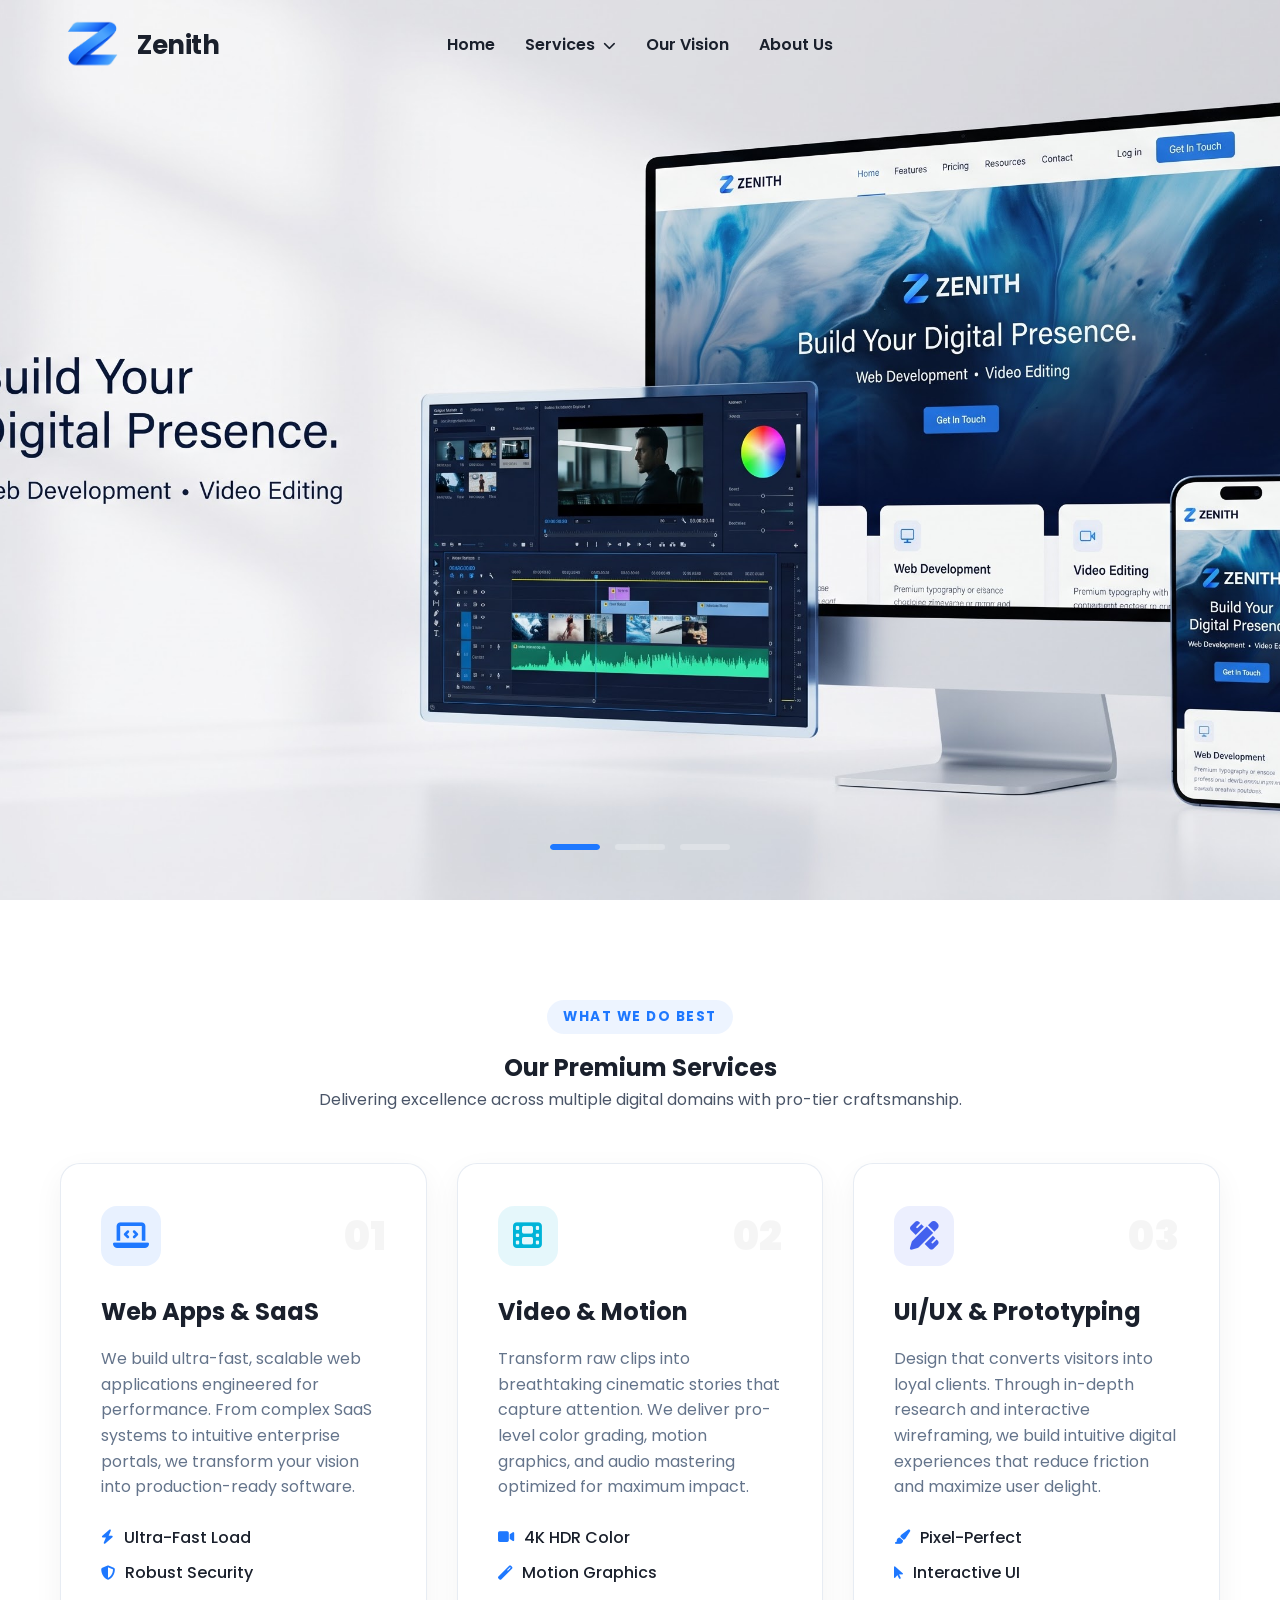
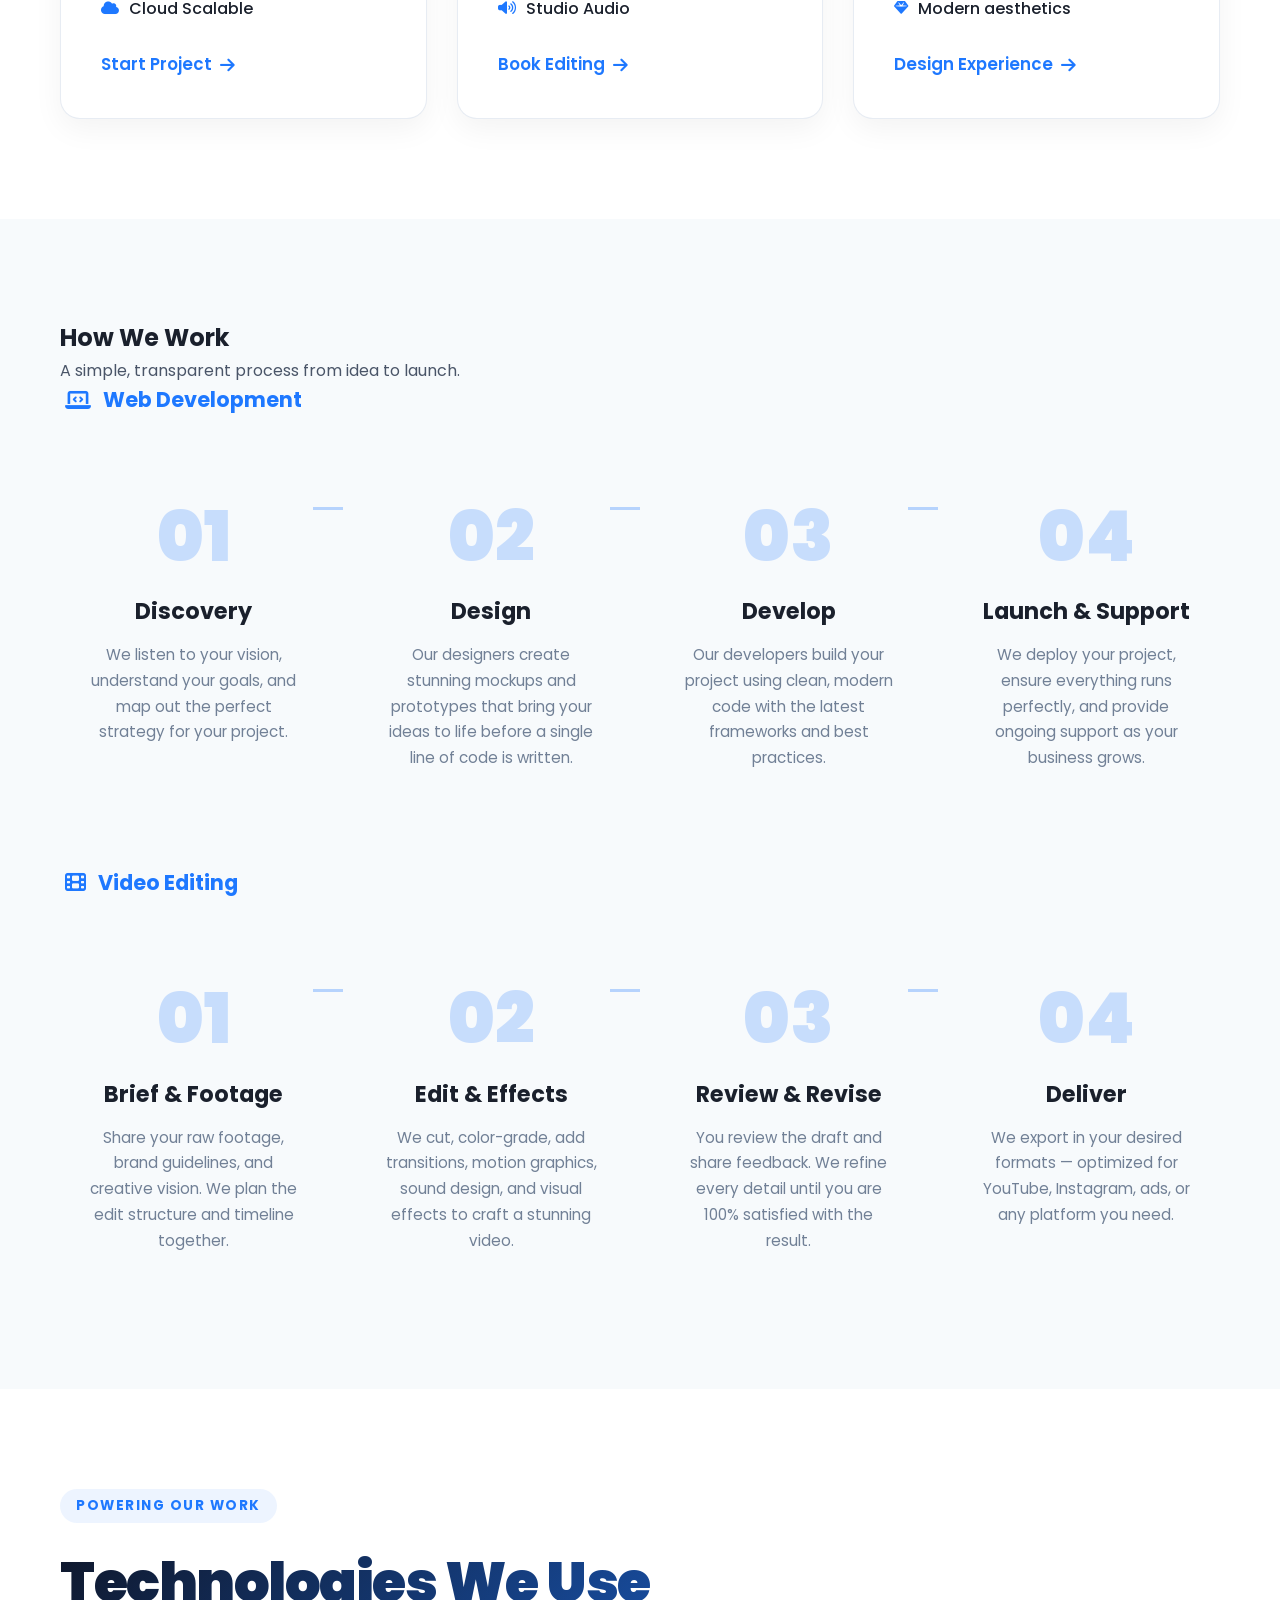
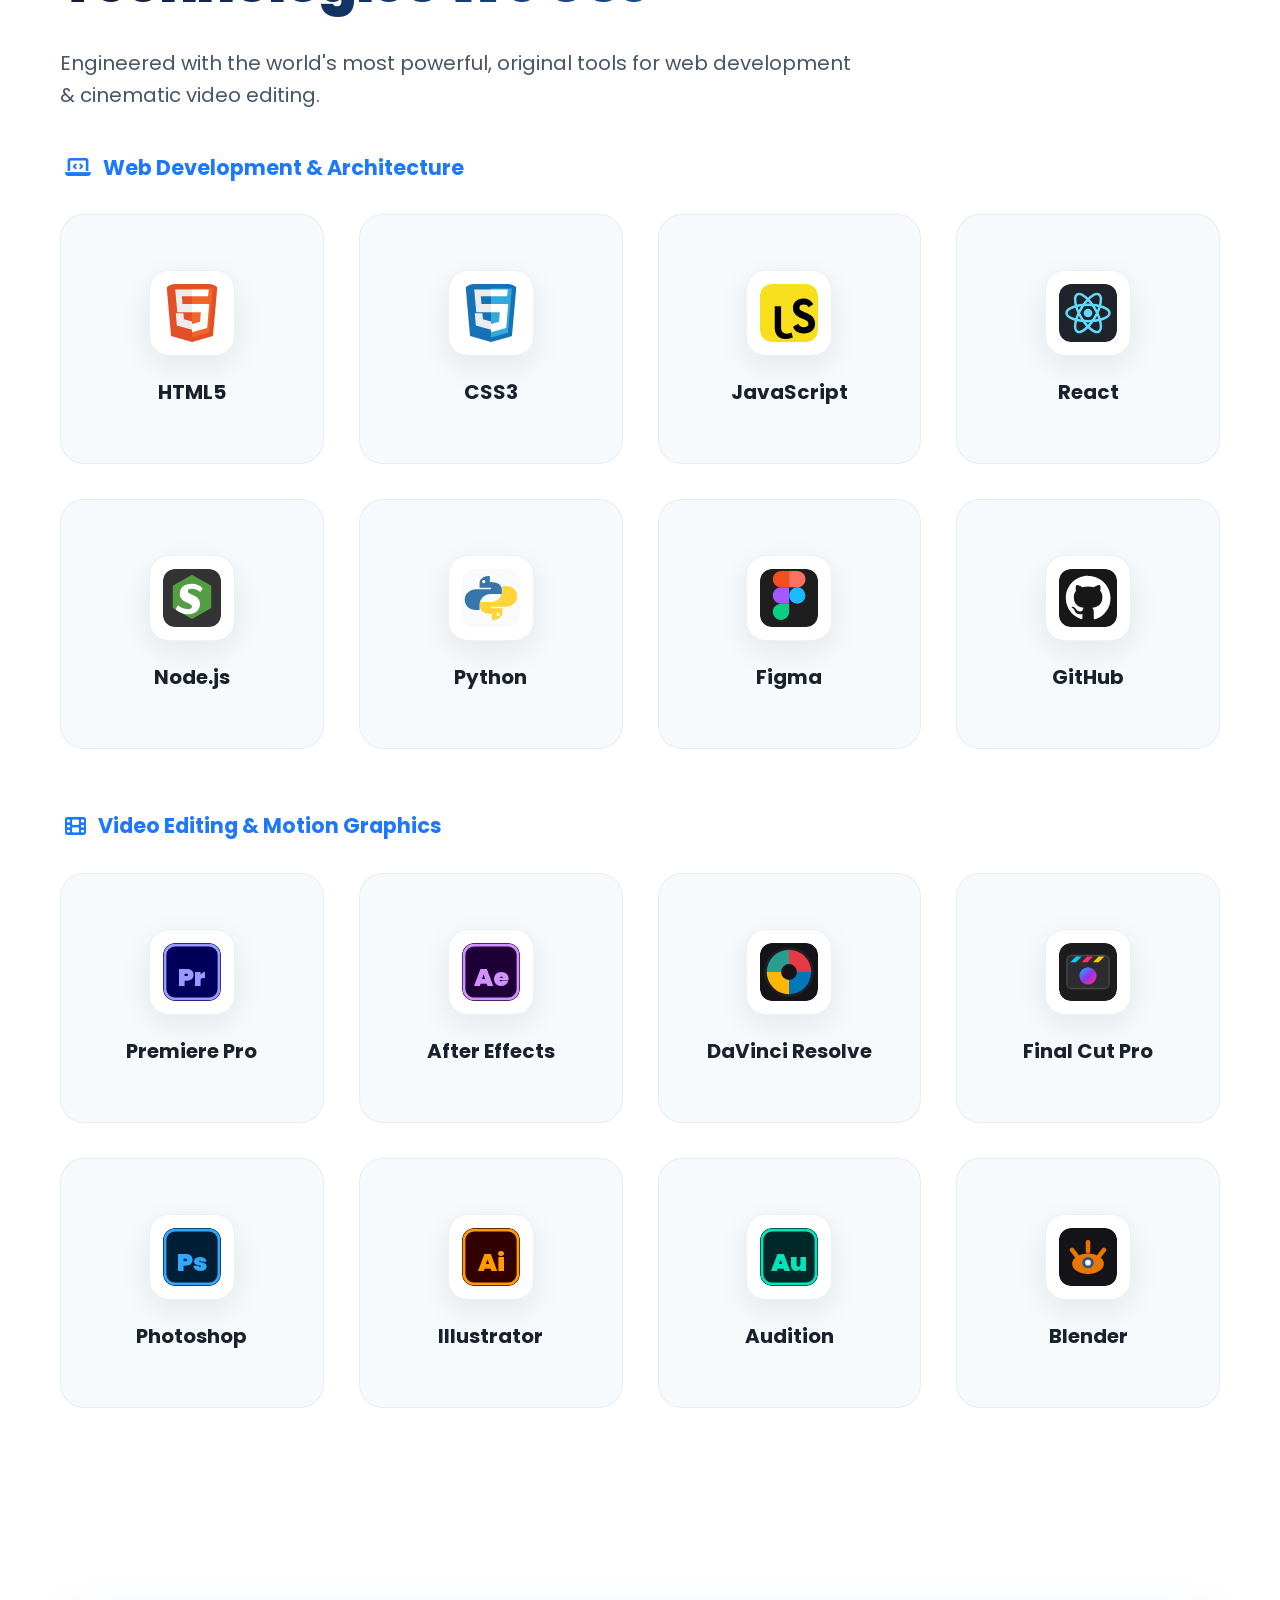
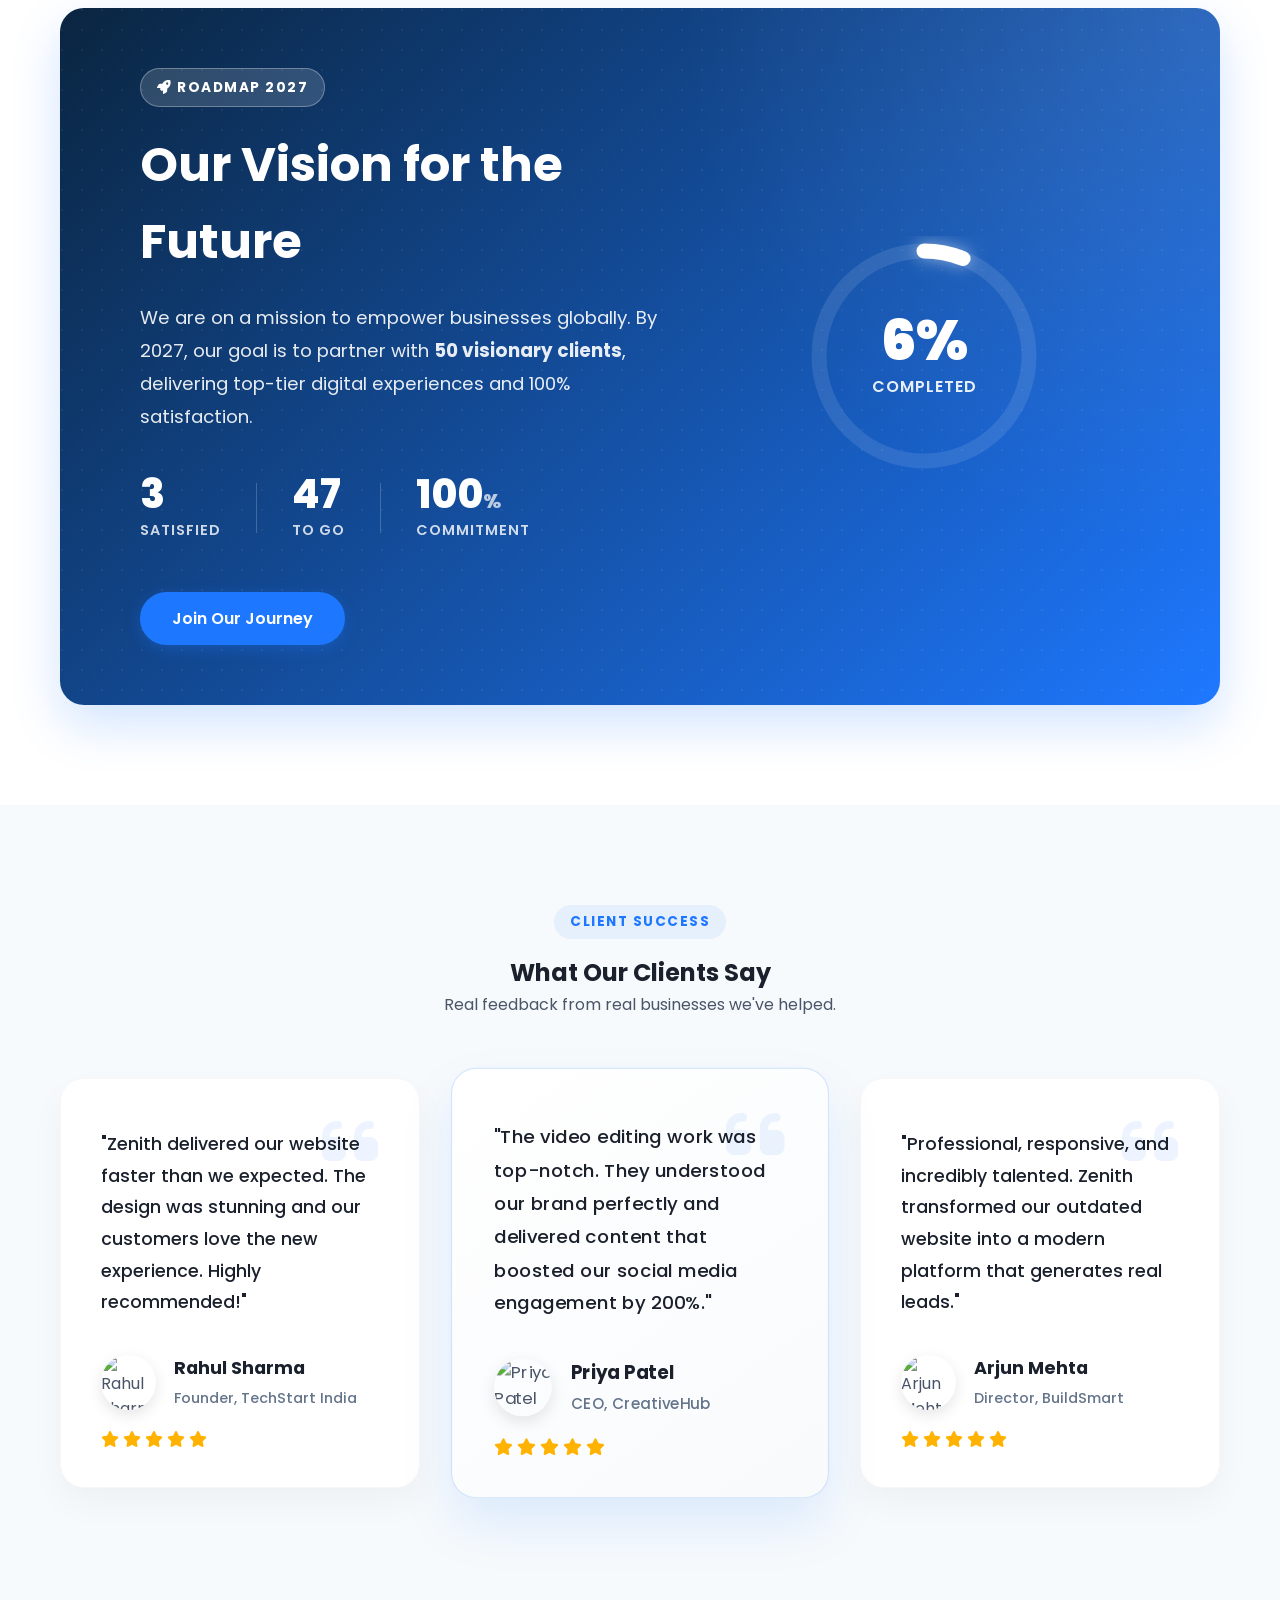
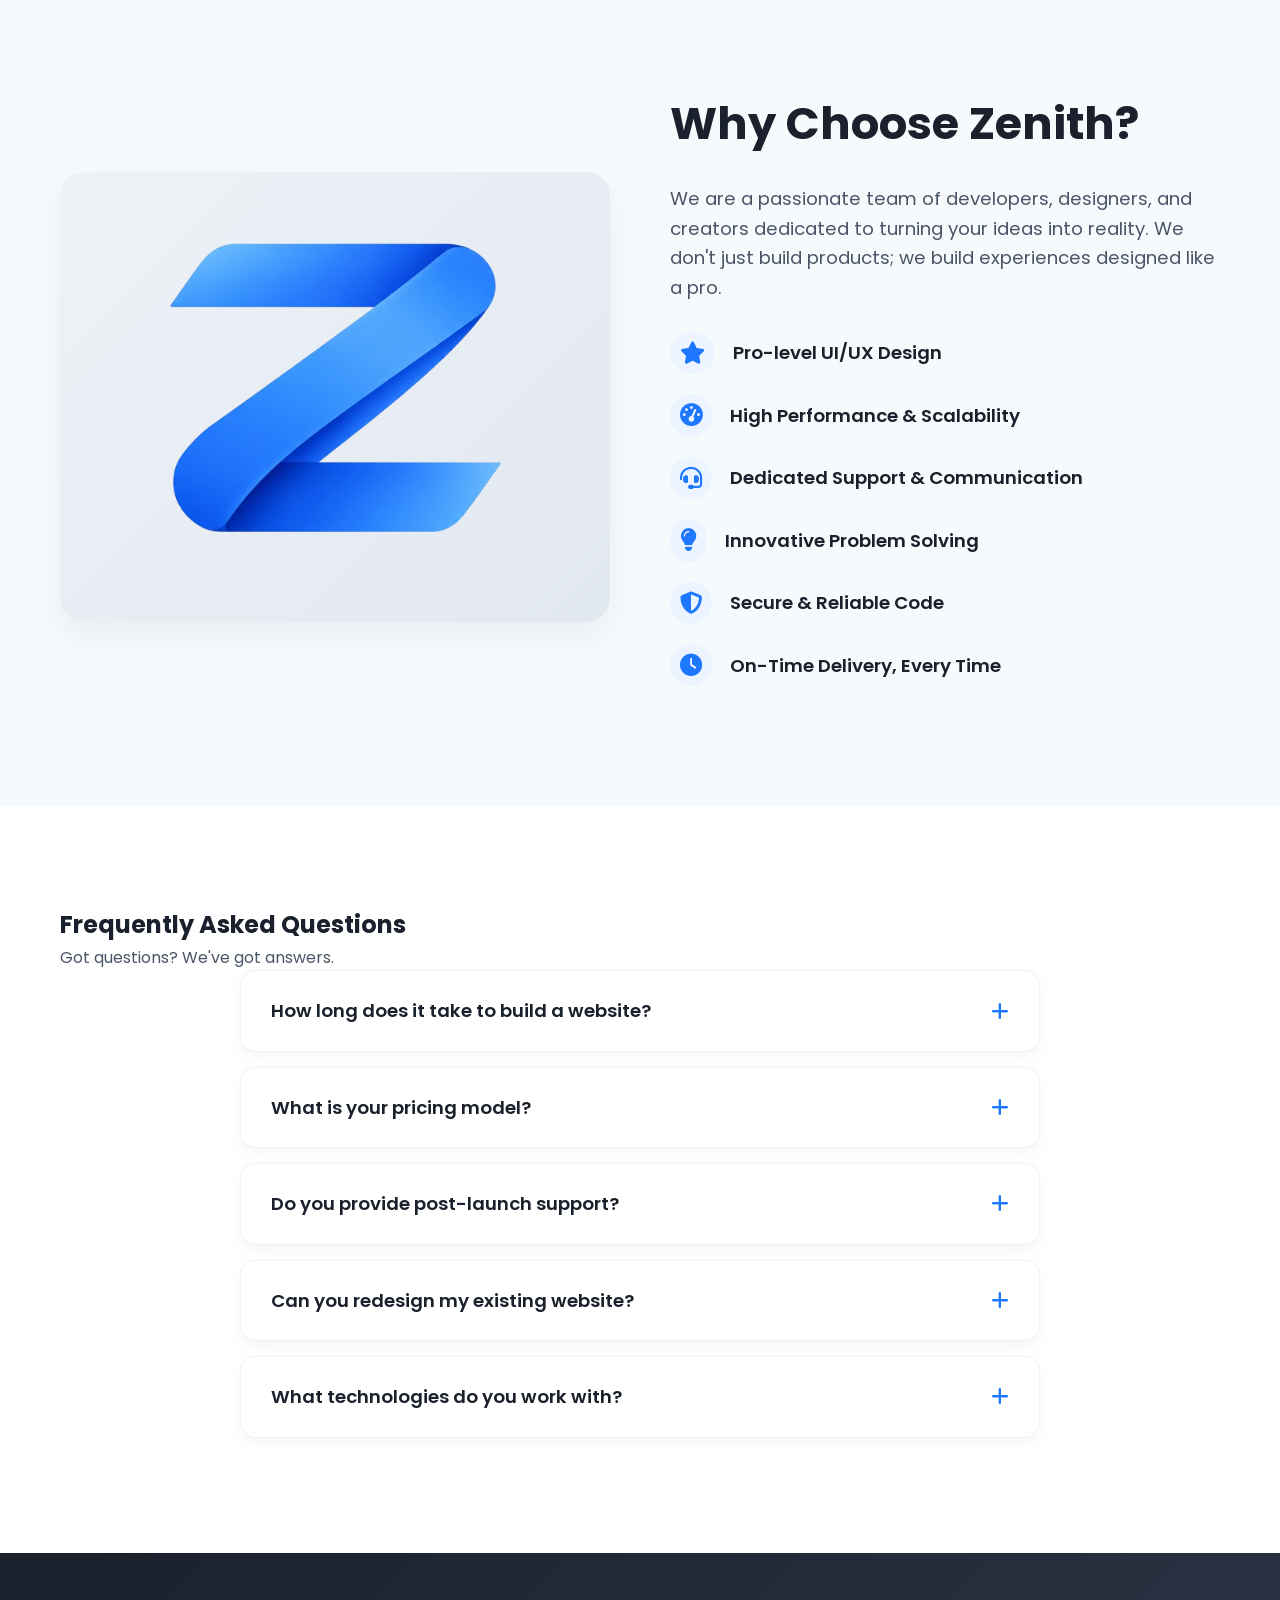
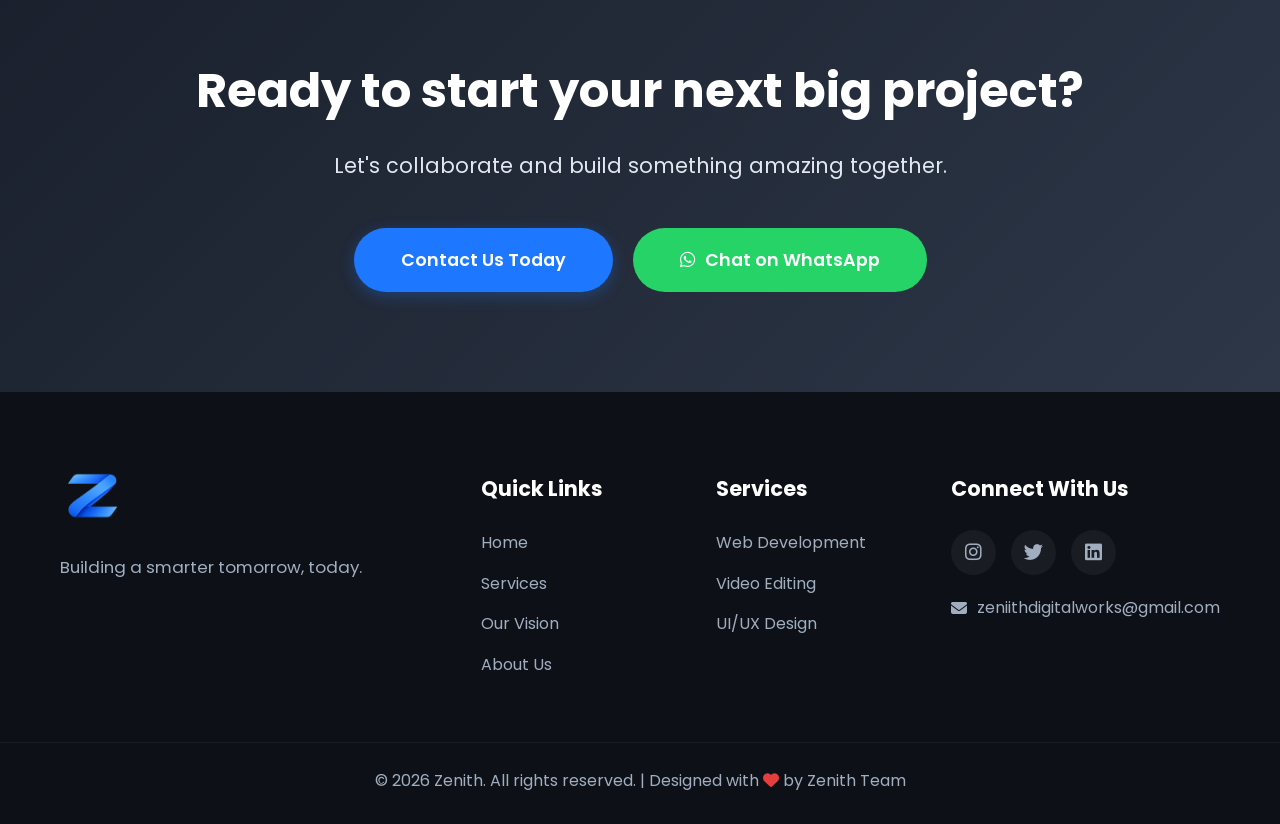
==== index.html @ bf5d00bb "Add Open Graph meta tags and OG image for social sharing" ====
<!DOCTYPE html>
<html lang="en">
<head>
    <meta charset="UTF-8">
    <meta name="viewport" content="width=device-width, initial-scale=1.0">
    <title>Zenith | Web Development & Video Editing</title>
    
    <!-- Primary Meta Tags -->
    <meta name="title" content="Zenith | Web Development & Video Editing">
    <meta name="description" content="Zenith delivers premium digital solutions including enterprise-grade web application development, intuitive UI/UX design, and professional cinematic video editing. Elevate your brand with our pro-tier craftsmanship.">

    <!-- Open Graph / Facebook / WhatsApp -->
    <meta property="og:type" content="website">
    <meta property="og:title" content="Zenith | Web Development & Video Editing">
    <meta property="og:description" content="Zenith delivers premium digital solutions including enterprise-grade web application development, intuitive UI/UX design, and professional cinematic video editing. Elevate your brand with our pro-tier craftsmanship.">
    <!-- Using absolute-like path that Vercel resolves nicely or fallback for relative -->
    <meta property="og:image" content="/assets/og-image.jpg">
    <meta property="og:image:width" content="1200">
    <meta property="og:image:height" content="630">

    <!-- Twitter -->
    <meta property="twitter:card" content="summary_large_image">
    <meta property="twitter:title" content="Zenith | Web Development & Video Editing">
    <meta property="twitter:description" content="Zenith delivers premium digital solutions including enterprise-grade web application development, intuitive UI/UX design, and professional cinematic video editing. Elevate your brand with our pro-tier craftsmanship.">
    <meta property="twitter:image" content="/assets/og-image.jpg">

    <link rel="icon" type="image/png" href="assets/logo2.png">
    <link rel="stylesheet" href="style.css">
    <!-- FontAwesome for icons -->
    <link rel="stylesheet" href="https://cdnjs.cloudflare.com/ajax/libs/font-awesome/6.4.0/css/all.min.css">
    <!-- Google Fonts -->
    <link href="https://fonts.googleapis.com/css2?family=Poppins:wght@300;400;600;700;800&display=swap" rel="stylesheet">
</head>
<body>

    <!-- Header -->
    <header id="main-header">
        <div class="container header-container">
            <a href="#home" class="logo">
                <img src="assets/logo2.png" alt="Zenith Logo">
                <span class="logo-text">Zenith</span>
            </a>
            <nav>
                <ul class="nav-links">
                    <li><a href="#home">Home</a></li>
                    <li class="dropdown">
                        <a href="#services">Services <i class="fas fa-chevron-down" style="font-size: 0.8rem; margin-left: 4px;"></i></a>
                        <ul class="dropdown-menu">
                            <li><a href="#services">Web Development</a></li>
                            <li><a href="#services">Video Editing</a></li>
                            <li><a href="#services">UI/UX Design</a></li>
                        </ul>
                    </li>
                    <li><a href="#goal">Our Vision</a></li>
                    <li><a href="#about">About Us</a></li>
                </ul>
                <div class="hamburger">
                    <i class="fas fa-bars"></i>
                </div>
            </nav>
        </div>
    </header>

    <!-- Hero Section with Slider -->
    <section id="home" class="hero">
        <div class="hero-slider">
            <div class="hero-slide active" style="background-image: url('assets/home.jpeg');"></div>
            <div class="hero-slide" style="background-image: url('assets/home2.jpeg');"></div>
            <div class="hero-slide" style="background-image: url('assets/home3.jpeg');"></div>
        </div>
        <div class="hero-content-overlay">
        </div>
        <div class="hero-timeline-nav">
            <div class="timeline-dot active" data-slide="0">
                <div class="timeline-progress"></div>
            </div>
            <div class="timeline-dot" data-slide="1">
                <div class="timeline-progress"></div>
            </div>
            <div class="timeline-dot" data-slide="2">
                <div class="timeline-progress"></div>
            </div>
        </div>
    </section>

    <!-- Services Section with Sticky Stacking Cards Effect -->
    <section id="services" class="services-new section-padding">
        <div class="container">
            <div class="section-title text-center">
                <span class="section-badge">WHAT WE DO BEST</span>
                <h2>Our Premium Services</h2>
                <p>Delivering excellence across multiple digital domains with pro-tier craftsmanship.</p>
            </div>

            <div class="services-grid">
                <!-- Service 1 -->
                <div class="service-card">
                    <div class="service-icon-wrapper">
                        <div class="service-icon blue-icon">
                            <i class="fas fa-laptop-code"></i>
                        </div>
                        <span class="service-number">01</span>
                    </div>
                    <h3>Web Apps & SaaS</h3>
                    <p>We build ultra-fast, scalable web applications engineered for performance. From complex SaaS systems to intuitive enterprise portals, we transform your vision into production-ready software.</p>
                    <ul class="service-features-list">
                        <li><i class="fas fa-bolt"></i> Ultra-Fast Load</li>
                        <li><i class="fas fa-shield-alt"></i> Robust Security</li>
                        <li><i class="fas fa-cloud"></i> Cloud Scalable</li>
                    </ul>
                    <a href="#contact" class="service-link">Start Project <i class="fas fa-arrow-right"></i></a>
                </div>

                <!-- Service 2 -->
                <div class="service-card">
                    <div class="service-icon-wrapper">
                        <div class="service-icon cyan-icon">
                            <i class="fas fa-film"></i>
                        </div>
                        <span class="service-number">02</span>
                    </div>
                    <h3>Video & Motion</h3>
                    <p>Transform raw clips into breathtaking cinematic stories that capture attention. We deliver pro-level color grading, motion graphics, and audio mastering optimized for maximum impact.</p>
                    <ul class="service-features-list">
                        <li><i class="fas fa-video"></i> 4K HDR Color</li>
                        <li><i class="fas fa-magic"></i> Motion Graphics</li>
                        <li><i class="fas fa-volume-up"></i> Studio Audio</li>
                    </ul>
                    <a href="#contact" class="service-link">Book Editing <i class="fas fa-arrow-right"></i></a>
                </div>

                <!-- Service 3 -->
                <div class="service-card">
                    <div class="service-icon-wrapper">
                        <div class="service-icon indigo-icon">
                            <i class="fas fa-pencil-ruler"></i>
                        </div>
                        <span class="service-number">03</span>
                    </div>
                    <h3>UI/UX & Prototyping</h3>
                    <p>Design that converts visitors into loyal clients. Through in-depth research and interactive wireframing, we build intuitive digital experiences that reduce friction and maximize user delight.</p>
                    <ul class="service-features-list">
                        <li><i class="fas fa-paint-brush"></i> Pixel-Perfect</li>
                        <li><i class="fas fa-mouse-pointer"></i> Interactive UI</li>
                        <li><i class="fas fa-gem"></i> Modern aesthetics</li>
                    </ul>
                    <a href="#contact" class="service-link">Design Experience <i class="fas fa-arrow-right"></i></a>
                </div>
            </div>
        </div>
    </section>

    <!-- How We Work Section -->
    <section class="process-section section-padding bg-light">
        <div class="container">
            <div class="section-title">
                <h2>How We Work</h2>
                <p>A simple, transparent process from idea to launch.</p>
            </div>

            <!-- Web Development Process -->
            <h3 class="process-label"><i class="fas fa-laptop-code"></i> Web Development</h3>
            <div class="process-grid">
                <div class="process-step fade-in">
                    <div class="step-number">01</div>
                    <div class="step-content">
                        <h3>Discovery</h3>
                        <p>We listen to your vision, understand your goals, and map out the perfect strategy for your project.</p>
                    </div>
                </div>
                <div class="process-step fade-in">
                    <div class="step-number">02</div>
                    <div class="step-content">
                        <h3>Design</h3>
                        <p>Our designers create stunning mockups and prototypes that bring your ideas to life before a single line of code is written.</p>
                    </div>
                </div>
                <div class="process-step fade-in">
                    <div class="step-number">03</div>
                    <div class="step-content">
                        <h3>Develop</h3>
                        <p>Our developers build your project using clean, modern code with the latest frameworks and best practices.</p>
                    </div>
                </div>
                <div class="process-step fade-in">
                    <div class="step-number">04</div>
                    <div class="step-content">
                        <h3>Launch & Support</h3>
                        <p>We deploy your project, ensure everything runs perfectly, and provide ongoing support as your business grows.</p>
                    </div>
                </div>
            </div>

            <!-- Video Editing Process -->
            <h3 class="process-label" style="margin-top: 60px;"><i class="fas fa-film"></i> Video Editing</h3>
            <div class="process-grid">
                <div class="process-step fade-in">
                    <div class="step-number">01</div>
                    <div class="step-content">
                        <h3>Brief & Footage</h3>
                        <p>Share your raw footage, brand guidelines, and creative vision. We plan the edit structure and timeline together.</p>
                    </div>
                </div>
                <div class="process-step fade-in">
                    <div class="step-number">02</div>
                    <div class="step-content">
                        <h3>Edit & Effects</h3>
                        <p>We cut, color-grade, add transitions, motion graphics, sound design, and visual effects to craft a stunning video.</p>
                    </div>
                </div>
                <div class="process-step fade-in">
                    <div class="step-number">03</div>
                    <div class="step-content">
                        <h3>Review & Revise</h3>
                        <p>You review the draft and share feedback. We refine every detail until you are 100% satisfied with the result.</p>
                    </div>
                </div>
                <div class="process-step fade-in">
                    <div class="step-number">04</div>
                    <div class="step-content">
                        <h3>Deliver</h3>
                        <p>We export in your desired formats — optimized for YouTube, Instagram, ads, or any platform you need.</p>
                    </div>
                </div>
            </div>

        </div>
    </section>

    <!-- Tech Stack Section -->
    <section class="tech-section section-padding">
        <div class="container">
            <div class="section-title">
                <span class="section-badge">POWERING OUR WORK</span>
                <h2 class="mega-title">Technologies We Use</h2>
                <p class="mega-subtitle">Engineered with the world's most powerful, original tools for web development &amp; cinematic video editing.</p>
            </div>

            <!-- Web Development Tech -->
            <h3 class="process-label"><i class="fas fa-laptop-code"></i> Web Development &amp; Architecture</h3>
            <div class="tech-grid">
                <!-- HTML5 -->
                <div class="tech-item fade-in">
                    <div class="tech-logo-box">
                        <svg viewBox="0 0 512 512" width="46" height="46">
                            <path fill="#E34F26" d="M71 460L30 0h452l-41 460-185 52z"/>
                            <path fill="#EF652A" d="M256 472l149-41 35-391H256v432z"/>
                            <path fill="#ECECEC" d="M256 176h-84l-6-67h90V48H108l18 202h130v-74zm0 155l-71-19-5-53h-67l9 107 134 37v-72z"/>
                            <path fill="#FFFFFF" d="M256 176v74h78l-7 83-71 20v72l134-37 18-212H256zm0-128v61h142l6-61H256z"/>
                        </svg>
                    </div>
                    <span>HTML5</span>
                </div>

                <!-- CSS3 -->
                <div class="tech-item fade-in">
                    <div class="tech-logo-box">
                        <svg viewBox="0 0 512 512" width="46" height="46">
                            <path fill="#1572B6" d="M71 460L30 0h452l-41 460-185 52z"/>
                            <path fill="#33A9DC" d="M256 472l149-41 35-391H256v432z"/>
                            <path fill="#ECECEC" d="M256 176h-84l-6-67h90V48H108l18 202h130v-74zm0 155l-71-19-5-53h-67l9 107 134 37v-72z"/>
                            <path fill="#FFFFFF" d="M256 176v74h78l-7 83-71 20v72l134-37 18-212H256zm0-128v61h142l6-61H256z"/>
                        </svg>
                    </div>
                    <span>CSS3</span>
                </div>

                <!-- JavaScript -->
                <div class="tech-item fade-in">
                    <div class="tech-logo-box">
                        <svg viewBox="0 0 512 512" width="46" height="46">
                            <rect width="512" height="512" rx="100" fill="#F7DF1E"/>
                            <path fill="#000000" d="M292 377l45-27c10 18 24 31 50 31 25 0 41-12 41-30 0-21-17-29-46-42l-16-7c-45-19-75-43-75-93 0-46 36-81 92-81 40 0 69 16 88 50l-42 27c-9-16-21-23-46-23-22 0-35 11-35 27 0 19 14 26 42 38l16 7c53 23 80 46 80 97 0 56-43 85-98 85-55 0-87-28-96-59zm-162 5v-185h56v187c0 36 20 55 52 55 17 0 31-4 40-10l12 43c-15 8-36 13-64 13-61 0-96-37-96-103z"/>
                        </svg>
                    </div>
                    <span>JavaScript</span>
                </div>

                <!-- React -->
                <div class="tech-item fade-in">
                    <div class="tech-logo-box">
                        <svg viewBox="0 0 512 512" width="46" height="46">
                            <rect width="512" height="512" rx="100" fill="#20232A"/>
                            <circle cx="256" cy="256" r="38" fill="#61DAFB"/>
                            <ellipse cx="256" cy="256" rx="190" ry="72" fill="none" stroke="#61DAFB" stroke-width="22"/>
                            <ellipse cx="256" cy="256" rx="190" ry="72" transform="rotate(60 256 256)" fill="none" stroke="#61DAFB" stroke-width="22"/>
                            <ellipse cx="256" cy="256" rx="190" ry="72" transform="rotate(120 256 256)" fill="none" stroke="#61DAFB" stroke-width="22"/>
                        </svg>
                    </div>
                    <span>React</span>
                </div>

                <!-- Node.js -->
                <div class="tech-item fade-in">
                    <div class="tech-logo-box">
                        <svg viewBox="0 0 512 512" width="46" height="46">
                            <rect width="512" height="512" rx="100" fill="#333333"/>
                            <path fill="#539E43" d="M256 50l170 98v196L256 442 86 344V148L256 50z"/>
                            <path fill="#FFFFFF" d="M256 130c-68 0-108 36-108 90 0 79 108 72 108 111 0 14-14 23-40 23-32 0-63-13-83-34l-22 36c25 27 68 43 108 43 68 0 108-36 108-92 0-83-108-74-108-113 0-13 13-20 36-20 29 0 56 11 74 29l22-34c-23-23-58-39-95-39z"/>
                        </svg>
                    </div>
                    <span>Node.js</span>
                </div>

                <!-- Python -->
                <div class="tech-item fade-in">
                    <div class="tech-logo-box">
                        <svg viewBox="0 0 512 512" width="46" height="46">
                            <rect width="512" height="512" rx="100" fill="#F8FAFC"/>
                            <path fill="#3776AB" d="M253 60c-60 0-98 27-98 65v40h100v14H126C71 179 24 217 24 272c0 56 45 90 100 90h31v-44c0-56 47-97 100-97h97v-40c0-38-38-66-100-66h-6V60h7z"/>
                            <circle cx="192" cy="111" r="14" fill="#FFFFFF"/>
                            <path fill="#FFD438" d="M259 452c60 0 98-27 98-65v-40H257v-14h128c55 0 102-38 102-93 0-56-45-90-100-90h-31v44c0 56-47 97-100 97h-97v40c0 38 38 66 100 66h6v55h-6z"/>
                            <circle cx="320" cy="401" r="14" fill="#FFFFFF"/>
                        </svg>
                    </div>
                    <span>Python</span>
                </div>

                <!-- Figma -->
                <div class="tech-item fade-in">
                    <div class="tech-logo-box">
                        <svg viewBox="0 0 512 512" width="46" height="46">
                            <rect width="512" height="512" rx="100" fill="#1E1E1E"/>
                            <path fill="#0ACF83" d="M185 450c40 0 72-32 72-72v-72h-72c-40 0-72 32-72 72s32 72 72 72z"/>
                            <path fill="#A259FF" d="M113 234c0-40 32-72 72-72h72v144h-72c-40 0-72-32-72-72z"/>
                            <path fill="#F24E1E" d="M113 90c0-40 32-72 72-72h72v144h-72c-40 0-72-32-72-72z"/>
                            <path fill="#FF7262" d="M257 18h72c40 0 72 32 72 72s-32 72-72 72h-72V18z"/>
                            <circle cx="329" cy="234" r="72" fill="#1ABCFE"/>
                        </svg>
                    </div>
                    <span>Figma</span>
                </div>

                <!-- GitHub -->
                <div class="tech-item fade-in">
                    <div class="tech-logo-box">
                        <svg viewBox="0 0 512 512" width="46" height="46">
                            <rect width="512" height="512" rx="100" fill="#181717"/>
                            <path fill="#FFFFFF" d="M256 60C148 60 60 148 60 256c0 86 56 160 134 186 10 2 13-4 13-9v-36c-54 12-66-23-66-23-9-23-22-29-22-29-18-12 1-12 1-12 20 1 30 20 30 20 17 30 46 21 57 16 2-13 7-21 13-26-44-5-89-22-89-97 0-21 8-39 20-53-2-5-9-25 2-52 0 0 16-5 54 20 16-5 33-7 50-7s34 2 50 7c38-25 54-20 54-20 11 27 4 47 2 52 13 14 20 32 20 53 0 75-46 92-90 97 7 6 14 18 14 37v55c0 5 4 11 14 9 78-26 134-100 134-186 0-108-88-196-196-196z"/>
                        </svg>
                    </div>
                    <span>GitHub</span>
                </div>
            </div>

            <!-- Video Editing Tech -->
            <h3 class="process-label" style="margin-top: 60px;"><i class="fas fa-film"></i> Video Editing &amp; Motion Graphics</h3>
            <div class="tech-grid">
                <!-- Adobe Premiere Pro -->
                <div class="tech-item fade-in">
                    <div class="tech-logo-box">
                        <svg viewBox="0 0 512 512" width="46" height="46">
                            <rect width="512" height="512" rx="105" fill="#00005B"/>
                            <rect x="18" y="18" width="476" height="476" rx="88" fill="none" stroke="#9999FF" stroke-width="24"/>
                            <text x="50%" y="62%" dominant-baseline="middle" text-anchor="middle" font-family="'Poppins', sans-serif" font-weight="900" font-size="220" fill="#9999FF">Pr</text>
                        </svg>
                    </div>
                    <span>Premiere Pro</span>
                </div>

                <!-- Adobe After Effects -->
                <div class="tech-item fade-in">
                    <div class="tech-logo-box">
                        <svg viewBox="0 0 512 512" width="46" height="46">
                            <rect width="512" height="512" rx="105" fill="#1F0036"/>
                            <rect x="18" y="18" width="476" height="476" rx="88" fill="none" stroke="#D291FF" stroke-width="24"/>
                            <text x="50%" y="62%" dominant-baseline="middle" text-anchor="middle" font-family="'Poppins', sans-serif" font-weight="900" font-size="220" fill="#D291FF">Ae</text>
                        </svg>
                    </div>
                    <span>After Effects</span>
                </div>

                <!-- DaVinci Resolve -->
                <div class="tech-item fade-in">
                    <div class="tech-logo-box">
                        <svg viewBox="0 0 512 512" width="46" height="46">
                            <rect width="512" height="512" rx="105" fill="#141418"/>
                            <circle cx="256" cy="256" r="220" fill="#1E1E24"/>
                            <path d="M256 60 A196 196 0 0 1 452 256 L256 256 Z" fill="#E63946"/>
                            <path d="M452 256 A196 196 0 0 1 256 452 L256 256 Z" fill="#0077B6"/>
                            <path d="M256 452 A196 196 0 0 1 60 256 L256 256 Z" fill="#FFB703"/>
                            <path d="M60 256 A196 196 0 0 1 256 60 L256 256 Z" fill="#2A9D8F"/>
                            <circle cx="256" cy="256" r="70" fill="#141418"/>
                        </svg>
                    </div>
                    <span>DaVinci Resolve</span>
                </div>

                <!-- Final Cut Pro -->
                <div class="tech-item fade-in">
                    <div class="tech-logo-box">
                        <svg viewBox="0 0 512 512" width="46" height="46">
                            <rect width="512" height="512" rx="105" fill="#1C1C1E"/>
                            <rect x="70" y="110" width="372" height="292" rx="40" fill="#2C2C2E" stroke="#48484A" stroke-width="12"/>
                            <path d="M100 170 L150 120 H200 L150 170 Z" fill="#00D2FF"/>
                            <path d="M200 170 L250 120 H300 L250 170 Z" fill="#FF3366"/>
                            <path d="M300 170 L350 120 H400 L350 170 Z" fill="#FFCC00"/>
                            <circle cx="256" cy="290" r="76" fill="url(#fcp-gradient)"/>
                            <defs>
                                <linearGradient id="fcp-gradient" x1="0" y1="0" x2="1" y2="1">
                                    <stop offset="0%" stop-color="#00C7FF"/>
                                    <stop offset="50%" stop-color="#9333EA"/>
                                    <stop offset="100%" stop-color="#FF2E93"/>
                                </linearGradient>
                            </defs>
                        </svg>
                    </div>
                    <span>Final Cut Pro</span>
                </div>

                <!-- Adobe Photoshop -->
                <div class="tech-item fade-in">
                    <div class="tech-logo-box">
                        <svg viewBox="0 0 512 512" width="46" height="46">
                            <rect width="512" height="512" rx="105" fill="#001E36"/>
                            <rect x="18" y="18" width="476" height="476" rx="88" fill="none" stroke="#31A8FF" stroke-width="24"/>
                            <text x="50%" y="62%" dominant-baseline="middle" text-anchor="middle" font-family="'Poppins', sans-serif" font-weight="900" font-size="220" fill="#31A8FF">Ps</text>
                        </svg>
                    </div>
                    <span>Photoshop</span>
                </div>

                <!-- Adobe Illustrator -->
                <div class="tech-item fade-in">
                    <div class="tech-logo-box">
                        <svg viewBox="0 0 512 512" width="46" height="46">
                            <rect width="512" height="512" rx="105" fill="#330000"/>
                            <rect x="18" y="18" width="476" height="476" rx="88" fill="none" stroke="#FF9A00" stroke-width="24"/>
                            <text x="50%" y="62%" dominant-baseline="middle" text-anchor="middle" font-family="'Poppins', sans-serif" font-weight="900" font-size="220" fill="#FF9A00">Ai</text>
                        </svg>
                    </div>
                    <span>Illustrator</span>
                </div>

                <!-- Adobe Audition -->
                <div class="tech-item fade-in">
                    <div class="tech-logo-box">
                        <svg viewBox="0 0 512 512" width="46" height="46">
                            <rect width="512" height="512" rx="105" fill="#002828"/>
                            <rect x="18" y="18" width="476" height="476" rx="88" fill="none" stroke="#00E4BB" stroke-width="24"/>
                            <text x="50%" y="62%" dominant-baseline="middle" text-anchor="middle" font-family="'Poppins', sans-serif" font-weight="900" font-size="220" fill="#00E4BB">Au</text>
                        </svg>
                    </div>
                    <span>Audition</span>
                </div>

                <!-- Blender 3D -->
                <div class="tech-item fade-in">
                    <div class="tech-logo-box">
                        <svg viewBox="0 0 512 512" width="46" height="46">
                            <rect width="512" height="512" rx="105" fill="#141418"/>
                            <ellipse cx="256" cy="316" rx="140" ry="90" fill="#EA7600"/>
                            <circle cx="256" cy="306" r="50" fill="#265787"/>
                            <circle cx="256" cy="306" r="25" fill="#FFFFFF"/>
                            <rect x="236" y="106" width="40" height="120" rx="20" fill="#EA7600"/>
                            <rect x="116" y="166" width="40" height="110" rx="20" transform="rotate(-38 136 221)" fill="#EA7600"/>
                            <rect x="356" y="166" width="40" height="110" rx="20" transform="rotate(38 376 221)" fill="#EA7600"/>
                        </svg>
                    </div>
                    <span>Blender</span>
                </div>
            </div>
        </div>
    </section>

    <!-- Vision 2027 Section -->
    <section id="vision" class="vision-section section-padding">
        <div class="container">
            <div class="vision-card fade-in">
                <div class="vision-content">
                    <span class="vision-badge"><i class="fas fa-rocket"></i> ROADMAP 2027</span>
                    <h2>Our Vision for the Future</h2>
                    <p>We are on a mission to empower businesses globally. By 2027, our goal is to partner with <strong>50 visionary clients</strong>, delivering top-tier digital experiences and 100% satisfaction.</p>
                    <div class="vision-stats">
                        <div class="stat-item">
                            <span class="stat-num">3</span>
                            <span class="stat-label">Satisfied</span>
                        </div>
                        <div class="stat-divider"></div>
                        <div class="stat-item">
                            <span class="stat-num">47</span>
                            <span class="stat-label">To Go</span>
                        </div>
                        <div class="stat-divider"></div>
                        <div class="stat-item">
                            <span class="stat-num">100<small>%</small></span>
                            <span class="stat-label">Commitment</span>
                        </div>
                    </div>
                    <a href="#contact" class="btn-primary" style="margin-top: 10px;">Join Our Journey</a>
                </div>
                
                <div class="vision-visual">
                    <div class="progress-ring-container">
                        <svg class="progress-ring" width="240" height="240">
                            <circle class="ring-bg" cx="120" cy="120" r="105"></circle>
                            <circle class="ring-fill" cx="120" cy="120" r="105" style="stroke-dasharray: 660; stroke-dashoffset: 620;"></circle>
                        </svg>
                        <div class="ring-content">
                            <span class="ring-value">6%</span>
                            <span class="ring-text">Completed</span>
                        </div>
                    </div>
                </div>
            </div>
        </div>
    </section>

    <!-- Testimonials Section -->
    <section class="testimonials-modern section-padding bg-light">
        <div class="container">
            <div class="section-title text-center">
                <span class="section-badge">CLIENT SUCCESS</span>
                <h2>What Our Clients Say</h2>
                <p>Real feedback from real businesses we've helped.</p>
            </div>
            
            <div class="testimonials-modern-grid">
                <!-- Card 1 -->
                <div class="testi-card fade-in">
                    <i class="fas fa-quote-left quote-icon"></i>
                    <p class="testi-text">"Zenith delivered our website faster than we expected. The design was stunning and our customers love the new experience. Highly recommended!"</p>
                    <div class="testi-footer">
                        <img src="https://ui-avatars.com/api/?name=Rahul+Sharma&background=1E78FF&color=fff" alt="Rahul Sharma">
                        <div class="testi-info">
                            <h4>Rahul Sharma</h4>
                            <span>Founder, TechStart India</span>
                        </div>
                    </div>
                    <div class="testi-rating">
                        <i class="fas fa-star"></i><i class="fas fa-star"></i><i class="fas fa-star"></i><i class="fas fa-star"></i><i class="fas fa-star"></i>
                    </div>
                </div>
                
                <!-- Card 2 (Elevated) -->
                <div class="testi-card featured-testi fade-in">
                    <i class="fas fa-quote-left quote-icon"></i>
                    <p class="testi-text">"The video editing work was top-notch. They understood our brand perfectly and delivered content that boosted our social media engagement by 200%."</p>
                    <div class="testi-footer">
                        <img src="https://ui-avatars.com/api/?name=Priya+Patel&background=F56565&color=fff" alt="Priya Patel">
                        <div class="testi-info">
                            <h4>Priya Patel</h4>
                            <span>CEO, CreativeHub</span>
                        </div>
                    </div>
                    <div class="testi-rating">
                        <i class="fas fa-star"></i><i class="fas fa-star"></i><i class="fas fa-star"></i><i class="fas fa-star"></i><i class="fas fa-star"></i>
                    </div>
                </div>
                
                <!-- Card 3 -->
                <div class="testi-card fade-in">
                    <i class="fas fa-quote-left quote-icon"></i>
                    <p class="testi-text">"Professional, responsive, and incredibly talented. Zenith transformed our outdated website into a modern platform that generates real leads."</p>
                    <div class="testi-footer">
                        <img src="https://ui-avatars.com/api/?name=Arjun+Mehta&background=48BB78&color=fff" alt="Arjun Mehta">
                        <div class="testi-info">
                            <h4>Arjun Mehta</h4>
                            <span>Director, BuildSmart</span>
                        </div>
                    </div>
                    <div class="testi-rating">
                        <i class="fas fa-star"></i><i class="fas fa-star"></i><i class="fas fa-star"></i><i class="fas fa-star"></i><i class="fas fa-star"></i>
                    </div>
                </div>
            </div>
        </div>
    </section>

    <!-- About Section -->
    <section id="about" class="about section-padding bg-light">
        <div class="container">
            <div class="about-grid">
                <div class="about-image">
                    <div class="image-placeholder">
                        <img src="assets/logo2.png" alt="About Zenith" style="max-width: 80%;">
                    </div>
                </div>
                <div class="about-text">
                    <h2>Why Choose Zenith?</h2>
                    <p>We are a passionate team of developers, designers, and creators dedicated to turning your ideas into reality. We don't just build products; we build experiences designed like a pro.</p>
                    <ul class="features-list">
                        <li><i class="fas fa-star"></i> Pro-level UI/UX Design</li>
                        <li><i class="fas fa-tachometer-alt"></i> High Performance & Scalability</li>
                        <li><i class="fas fa-headset"></i> Dedicated Support & Communication</li>
                        <li><i class="fas fa-lightbulb"></i> Innovative Problem Solving</li>
                        <li><i class="fas fa-shield-alt"></i> Secure & Reliable Code</li>
                        <li><i class="fas fa-clock"></i> On-Time Delivery, Every Time</li>
                    </ul>
                </div>
            </div>
        </div>
    </section>

    <!-- FAQ Section -->
    <section class="faq-section section-padding">
        <div class="container">
            <div class="section-title">
                <h2>Frequently Asked Questions</h2>
                <p>Got questions? We've got answers.</p>
            </div>
            <div class="faq-list">
                <div class="faq-item fade-in">
                    <div class="faq-question">
                        <h3>How long does it take to build a website?</h3>
                        <i class="fas fa-plus"></i>
                    </div>
                    <div class="faq-answer">
                        <p>Depending on the complexity, a standard website takes 2–4 weeks. More complex web applications may take 6–8 weeks. We always provide a clear timeline before starting.</p>
                    </div>
                </div>
                <div class="faq-item fade-in">
                    <div class="faq-question">
                        <h3>What is your pricing model?</h3>
                        <i class="fas fa-plus"></i>
                    </div>
                    <div class="faq-answer">
                        <p>We offer competitive, project-based pricing. Every project starts with a free consultation where we understand your needs and provide a transparent quote with no hidden fees.</p>
                    </div>
                </div>
                <div class="faq-item fade-in">
                    <div class="faq-question">
                        <h3>Do you provide post-launch support?</h3>
                        <i class="fas fa-plus"></i>
                    </div>
                    <div class="faq-answer">
                        <p>Absolutely! We offer ongoing maintenance and support packages to ensure your website stays updated, secure, and running smoothly at all times.</p>
                    </div>
                </div>
                <div class="faq-item fade-in">
                    <div class="faq-question">
                        <h3>Can you redesign my existing website?</h3>
                        <i class="fas fa-plus"></i>
                    </div>
                    <div class="faq-answer">
                        <p>Yes! We specialize in website redesigns. We'll analyze your current site, identify areas for improvement, and deliver a modern, high-performing version that elevates your brand.</p>
                    </div>
                </div>
                <div class="faq-item fade-in">
                    <div class="faq-question">
                        <h3>What technologies do you work with?</h3>
                        <i class="fas fa-plus"></i>
                    </div>
                    <div class="faq-answer">
                        <p>We work with HTML, CSS, JavaScript, React, Node.js, Python, and more. For design, we use Figma and the Adobe Creative Suite. We choose the best tools for each project.</p>
                    </div>
                </div>
            </div>
        </div>
    </section>

    <!-- Call to Action / Contact -->
    <section id="contact" class="cta section-padding">
        <div class="container text-center">
            <h2>Ready to start your next big project?</h2>
            <p>Let's collaborate and build something amazing together.</p>
            <div class="cta-buttons">
                <a href="mailto:hello@zenithtech.com" class="btn-primary btn-large">Contact Us Today</a>
                <a href="https://wa.me/1234567890" class="btn-whatsapp btn-large" target="_blank"><i class="fab fa-whatsapp"></i> Chat on WhatsApp</a>
            </div>
        </div>
    </section>

    <!-- Footer -->
    <footer>
        <div class="container footer-content">
            <div class="footer-logo">
                <img src="assets/logo2.png" alt="Zenith Logo">
                <p>Building a smarter tomorrow, today.</p>
            </div>
            <div class="footer-links">
                <h4>Quick Links</h4>
                <ul>
                    <li><a href="#home">Home</a></li>
                    <li><a href="#services">Services</a></li>
                    <li><a href="#goal">Our Vision</a></li>
                    <li><a href="#about">About Us</a></li>
                </ul>
            </div>
            <div class="footer-links">
                <h4>Services</h4>
                <ul>
                    <li><a href="#services">Web Development</a></li>
                    <li><a href="#services">Video Editing</a></li>
                    <li><a href="#services">UI/UX Design</a></li>
                </ul>
            </div>
            <div class="footer-social">
                <h4>Connect With Us</h4>
                <div class="social-icons">
                    <a href="https://www.instagram.com/zeniithdigitalworks/?hl=en" target="_blank"><i class="fab fa-instagram"></i></a>
                    <a href="#"><i class="fab fa-twitter"></i></a>
                    <a href="#"><i class="fab fa-linkedin"></i></a>
                </div>
                <div class="footer-email">
                    <p><i class="fas fa-envelope"></i> zeniithdigitalworks@gmail.com</p>
                </div>
            </div>
        </div>
        <div class="footer-bottom text-center">
            <p>&copy; 2026 Zenith. All rights reserved. | Designed with <i class="fas fa-heart" style="color: #e53e3e;"></i> by Zenith Team</p>
        </div>
    </footer>

    <!-- Scroll to Top Button -->
    <button id="scroll-top" class="scroll-top-btn">
        <i class="fas fa-arrow-up"></i>
    </button>

    <script src="script.js"></script>
</body>
</html>
---- style.css ----
:root {
    --primary-color: #1E78FF;
    --primary-dark: #0056b3;
    --secondary-color: #1A202C;
    --text-color: #4A5568;
    --bg-color: #FFFFFF;
    --bg-light: #F7FAFC;
    --success-color: #38A169;
    --font-main: 'Poppins', sans-serif;
    --transition: all 0.3s ease;
}

* {
    margin: 0;
    padding: 0;
    box-sizing: border-box;
}

html {
    scroll-behavior: smooth;
}

body {
    font-family: var(--font-main);
    color: var(--text-color);
    background-color: var(--bg-color);
    line-height: 1.6;
    overflow-x: hidden;
}

h1, h2, h3, h4, h5, h6 {
    color: var(--secondary-color);
    font-weight: 700;
}

a {
    text-decoration: none;
    color: inherit;
}

ul {
    list-style: none;
}

.container {
    max-width: 1200px;
    margin: 0 auto;
    padding: 0 20px;
}

.section-padding {
    padding: 100px 0;
}

.text-center {
    text-align: center;
}

.bg-light {
    background-color: var(--bg-light);
}

.highlight {
    color: var(--primary-color);
}

/* Scroll Animations */
.fade-in {
    opacity: 0;
    transform: translateY(40px);
    transition: opacity 0.8s ease, transform 0.8s ease;
}

.fade-in.visible {
    opacity: 1;
    transform: translateY(0);
}

.header-actions {
    display: flex;
    align-items: center;
    gap: 15px;
    margin-left: 20px;
}
.header-icon {
    display: flex;
    align-items: center;
    justify-content: center;
    width: 38px;
    height: 38px;
    border-radius: 50%;
    background: #F8FAFC;
    color: var(--secondary-color);
    font-size: 1.1rem;
    transition: all 0.3s ease;
}
.header-icon:hover {
    background: var(--primary-color);
    color: #fff;
    transform: translateY(-2px);
    box-shadow: 0 4px 12px rgba(30, 120, 255, 0.3);
}

/* Buttons */
.btn-primary, .btn-secondary {
    display: inline-block;
    padding: 12px 30px;
    border-radius: 50px;
    font-weight: 600;
    transition: var(--transition);
    cursor: pointer;
    border: 2px solid transparent;
}

.btn-primary {
    background-color: var(--primary-color);
    color: #fff;
    box-shadow: 0 4px 15px rgba(30, 120, 255, 0.3);
}

.btn-primary:hover {
    background-color: var(--primary-dark);
    transform: translateY(-3px);
    box-shadow: 0 8px 25px rgba(30, 120, 255, 0.4);
    color: #fff;
}

.btn-secondary {
    background-color: transparent;
    color: var(--secondary-color);
    border-color: var(--secondary-color);
}

.btn-secondary:hover {
    background-color: var(--secondary-color);
    color: #fff;
    transform: translateY(-3px);
}

.btn-large {
    padding: 16px 45px;
    font-size: 1.1rem;
}

.btn-whatsapp {
    display: inline-flex;
    align-items: center;
    gap: 10px;
    padding: 16px 45px;
    font-size: 1.1rem;
    background-color: #25D366;
    color: #fff;
    border-radius: 50px;
    font-weight: 600;
    transition: var(--transition);
    border: 2px solid transparent;
}

.btn-whatsapp:hover {
    background-color: #1fb855;
    transform: translateY(-3px);
    box-shadow: 0 8px 25px rgba(37, 211, 102, 0.4);
    color: #fff;
}

/* Header */
header {
    position: fixed;
    top: 0;
    width: 100%;
    background-color: transparent;
    z-index: 1000;
    transition: all 0.4s ease;
    border-bottom: 1px solid transparent;
}

header.scrolled {
    background-color: #ffffff;
    box-shadow: 0 5px 25px rgba(0,0,0,0.08);
}

.header-container {
    display: flex;
    justify-content: space-between;
    align-items: center;
    height: 90px;
    position: relative;
}

.logo {
    display: flex;
    align-items: center;
    gap: 12px;
}

.logo img {
    height: 50px;
    width: auto;
    border-radius: 8px;
    transition: var(--transition);
}

.logo img:hover {
    transform: scale(1.05);
}

.logo-text {
    font-size: 1.6rem;
    font-weight: 700;
    color: var(--secondary-color);
    letter-spacing: -0.5px;
}

.nav-links {
    position: absolute;
    top: 50%;
    left: 50%;
    transform: translate(-50%, -50%);
    display: flex;
    align-items: center;
    gap: 30px;
}

.nav-links a {
    font-weight: 600;
    color: var(--secondary-color);
    transition: var(--transition);
    font-size: 1rem;
}

.nav-links a:hover:not(.btn-primary) {
    color: var(--primary-color);
}

/* Dropdown */
.dropdown {
    position: relative;
    padding: 10px 0;
}

.dropdown-menu {
    position: absolute;
    top: 100%;
    left: -20px;
    background: #fff;
    min-width: 220px;
    box-shadow: 0 15px 35px rgba(0,0,0,0.1);
    border-radius: 12px;
    padding: 15px 0;
    opacity: 0;
    visibility: hidden;
    transform: translateY(15px);
    transition: all 0.3s ease;
    list-style: none;
}

.dropdown:hover .dropdown-menu {
    opacity: 1;
    visibility: visible;
    transform: translateY(0);
}

.dropdown-menu li {
    margin: 0;
}

.dropdown-menu a {
    display: block;
    padding: 12px 25px;
    color: var(--text-color) !important;
    font-weight: 500 !important;
}

.dropdown-menu a:hover {
    background: var(--bg-light);
    color: var(--primary-color) !important;
    padding-left: 30px;
}

.hamburger {
    display: none;
    font-size: 1.8rem;
    cursor: pointer;
    color: var(--secondary-color);
}

/* Hero Section */
.hero {
    position: relative;
    overflow: hidden;
    height: 100vh;
    width: 100%;
}

.hero-slider {
    position: absolute;
    top: 0; left: 0; width: 100%; height: 100%;
    z-index: 0;
}

.hero-slide {
    position: absolute;
    top: 0; left: 0; width: 100%; height: 100%;
    background-size: cover;
    background-position: center;
    background-repeat: no-repeat;
    opacity: 0;
    transition: opacity 1.2s cubic-bezier(0.4, 0, 0.2, 1), transform 5s ease-out;
    transform: scale(1.05);
}

.hero-slide::after {
    content: '';
    position: absolute;
    inset: 0;
}

.hero-slide.active {
    opacity: 1;
    transform: scale(1);
    z-index: 1;
}

.hero-content-overlay {
    position: relative;
    z-index: 2;
    height: 100%;
    display: flex;
    flex-direction: column;
    align-items: center;
    justify-content: center;
    text-align: center;
    color: #fff;
    padding: 0 20px;
}

.hero-content-overlay h1 {
    font-size: clamp(2.5rem, 5vw, 4.5rem);
    font-weight: 800;
    margin-bottom: 20px;
    text-shadow: 0 4px 15px rgba(0,0,0,0.5);
    letter-spacing: -1px;
}

.hero-content-overlay p {
    font-size: clamp(1.1rem, 2vw, 1.4rem);
    max-width: 600px;
    opacity: 0.9;
    text-shadow: 0 2px 10px rgba(0,0,0,0.5);
}

.hero-timeline-nav {
    position: absolute;
    bottom: 50px;
    left: 50%;
    transform: translateX(-50%);
    z-index: 10;
    display: flex;
    gap: 15px;
}

.timeline-dot {
    width: 50px;
    height: 6px;
    background: rgba(255, 255, 255, 0.25);
    border-radius: 6px;
    cursor: pointer;
    overflow: hidden;
    position: relative;
    transition: width 0.3s;
}

.timeline-progress {
    position: absolute;
    top: 0; left: 0; height: 100%; width: 0%;
    background: var(--primary-color);
    border-radius: 6px;
}

@keyframes timelineFill {
    0% { width: 0%; }
    100% { width: 100%; }
}

/* Section Badge */
.section-badge {
    display: inline-block;
    padding: 6px 16px;
    background: rgba(30, 120, 255, 0.08);
    color: var(--primary-color);
    border-radius: 50px;
    font-size: 0.85rem;
    font-weight: 700;
    letter-spacing: 1.5px;
    text-transform: uppercase;
    margin-bottom: 15px;
}

/* Stacking Services Section — Cascading Sticky Tab Headers */
/* New Services Grid */
.services-new {
    background-color: var(--bg-color);
}
.services-grid {
    display: grid;
    grid-template-columns: repeat(3, 1fr);
    gap: 30px;
    margin-top: 50px;
}
.service-card {
    background: #ffffff;
    border-radius: 20px;
    padding: 40px;
    box-shadow: 0 10px 30px rgba(0,0,0,0.05);
    border: 1px solid rgba(226, 232, 240, 0.8);
    transition: all 0.3s ease;
    position: relative;
    overflow: hidden;
}
.service-card:hover {
    transform: translateY(-10px);
    box-shadow: 0 20px 40px rgba(30, 120, 255, 0.1);
    border-color: rgba(30, 120, 255, 0.2);
}
.service-icon-wrapper {
    display: flex;
    justify-content: space-between;
    align-items: center;
    margin-bottom: 25px;
}
.service-icon {
    width: 60px;
    height: 60px;
    border-radius: 16px;
    display: flex;
    align-items: center;
    justify-content: center;
    font-size: 1.8rem;
    transition: all 0.3s ease;
}
.service-card:hover .service-icon {
    transform: scale(1.1) rotate(5deg);
}
.blue-icon { background: rgba(30, 120, 255, 0.1); color: #1E78FF; }
.cyan-icon { background: rgba(0, 180, 216, 0.1); color: #00B4D8; }
.indigo-icon { background: rgba(67, 97, 238, 0.1); color: #4361EE; }

.service-number {
    font-size: 2.5rem;
    font-weight: 900;
    color: rgba(0,0,0,0.04);
}
.service-card h3 {
    font-size: 1.5rem;
    margin-bottom: 15px;
    color: var(--secondary-color);
}
.service-card p {
    color: #64748b;
    margin-bottom: 25px;
    font-size: 1rem;
    line-height: 1.6;
}
.service-features-list {
    margin-bottom: 30px;
}
.service-features-list li {
    display: flex;
    align-items: center;
    gap: 10px;
    margin-bottom: 10px;
    font-weight: 500;
    color: var(--secondary-color);
}
.service-features-list i {
    color: var(--primary-color);
    font-size: 0.9rem;
}
.service-link {
    display: inline-flex;
    align-items: center;
    gap: 8px;
    font-weight: 600;
    color: var(--primary-color);
    font-size: 1.05rem;
}
.service-link i {
    transition: transform 0.3s ease;
}
.service-link:hover i {
    transform: translateX(5px);
}

/* Process / How We Work Section */
.process-label {
    font-size: 1.3rem;
    font-weight: 700;
    color: var(--primary-color);
    margin-bottom: 30px;
    display: flex;
    align-items: center;
    gap: 12px;
    padding-left: 5px;
}
.process-grid {
    display: grid;
    grid-template-columns: repeat(4, 1fr);
    gap: 30px;
}

.process-step {
    text-align: center;
    position: relative;
    padding: 55px 25px 35px;
    border-radius: 24px;
    transition: all 0.4s cubic-bezier(0.175, 0.885, 0.32, 1.275);
    background: transparent;
}

.process-step:hover {
    background: #ffffff;
    box-shadow: 0 20px 45px rgba(30, 120, 255, 0.1);
    transform: translateY(-6px);
}

.process-step::after {
    content: '';
    position: absolute;
    top: 60px;
    right: -15px;
    width: 30px;
    height: 3px;
    background: var(--primary-color);
    opacity: 0.3;
}

.process-step:last-child::after {
    display: none;
}

/* 3D Number with Overhead Blue Spotlight Lighting */
.step-number {
    font-size: 4.4rem;
    font-weight: 900;
    color: rgba(30, 120, 255, 0.22);
    line-height: 1;
    margin-bottom: 22px;
    position: relative;
    display: inline-block;
    cursor: pointer;
    perspective: 800px;
    transition: all 0.5s cubic-bezier(0.175, 0.885, 0.32, 1.275);
}

/* Overhead Downward Blue Spotlight Beam */
.step-number::before {
    content: '';
    position: absolute;
    top: -55px;
    left: 50%;
    transform: translateX(-50%);
    width: 85px;
    height: 75px;
    background: radial-gradient(ellipse at top, rgba(0, 229, 255, 0.85) 0%, rgba(30, 120, 255, 0.45) 40%, transparent 80%);
    clip-path: polygon(32% 0%, 68% 0%, 100% 100%, 0% 100%);
    opacity: 0;
    filter: blur(4px);
    transition: all 0.5s ease;
    pointer-events: none;
    z-index: 1;
}

/* Overhead Lamp Light Source Flare */
.step-number::after {
    content: '';
    position: absolute;
    top: -58px;
    left: 50%;
    transform: translateX(-50%);
    width: 26px;
    height: 9px;
    background: #00e5ff;
    border-radius: 50%;
    box-shadow: 0 0 20px 6px rgba(0, 229, 255, 0.95), 0 0 45px 15px rgba(30, 120, 255, 0.75);
    opacity: 0;
    transition: all 0.5s ease;
    pointer-events: none;
    z-index: 2;
}

/* On Hover: 3D Bevel, Ambient Lighting & Deep Shadows */
.process-step:hover .step-number,
.step-number:hover {
    color: #ffffff;
    opacity: 1;
    transform: translateY(-8px) scale(1.15) rotateX(10deg);
    text-shadow: 
        0 1px 0 #0056b3,
        0 2px 0 #004694,
        0 3px 0 #003775,
        0 4px 0 #002958,
        0 5px 0 #001c3e,
        0 7px 2px rgba(0, 0, 0, 0.25),
        0 0 25px rgba(0, 210, 255, 0.95),
        0 0 50px rgba(30, 120, 255, 0.8),
        0 20px 35px rgba(30, 120, 255, 0.65);
    filter: drop-shadow(0 22px 25px rgba(0, 120, 255, 0.5));
}

.process-step:hover .step-number::before,
.step-number:hover::before {
    opacity: 1;
    transform: translateX(-50%) scale(1.25);
    filter: blur(3px);
}

.process-step:hover .step-number::after,
.step-number:hover::after {
    opacity: 1;
}

.step-content h3 {
    font-size: 1.4rem;
    margin-bottom: 12px;
}

.step-content p {
    font-size: 0.95rem;
    color: #718096;
    line-height: 1.7;
}

/* Tech Stack Section */
.mega-title {
    font-size: 3.5rem !important;
    font-weight: 900 !important;
    letter-spacing: -1.5px;
    margin-bottom: 20px;
    background: linear-gradient(135deg, #0F172A, var(--primary-color));
    -webkit-background-clip: text;
    -webkit-text-fill-color: transparent;
}

.mega-subtitle {
    font-size: 1.25rem !important;
    max-width: 800px;
    margin-bottom: 40px;
    color: #475569;
}

.tech-grid {
    display: grid;
    grid-template-columns: repeat(4, 1fr);
    gap: 35px;
}

.tech-item {
    display: flex;
    flex-direction: column;
    align-items: center;
    gap: 20px;
    padding: 55px 25px;
    background: var(--bg-light);
    border-radius: 24px;
    transition: all 0.4s cubic-bezier(0.175, 0.885, 0.32, 1.275);
    cursor: default;
    border: 1px solid rgba(226, 232, 240, 0.7);
}

.tech-item i {
    font-size: 3.5rem;
    color: var(--primary-color);
    transition: all 0.4s ease;
}

.tech-item span {
    font-weight: 700;
    font-size: 1.25rem;
    color: var(--secondary-color);
}

.tech-item:hover {
    transform: translateY(-8px);
    box-shadow: 0 15px 35px rgba(30, 120, 255, 0.12);
    background: #fff;
}

.tech-item:hover i {
    transform: scale(1.2);
}

/* Uniform Original Logo Box for All 16 Technologies */
.tech-logo-box {
    width: 86px;
    height: 86px;
    border-radius: 20px;
    background: #ffffff;
    box-shadow: 0 10px 30px rgba(15, 23, 42, 0.08);
    display: flex;
    align-items: center;
    justify-content: center;
    transition: all 0.5s cubic-bezier(0.175, 0.885, 0.32, 1.275);
    border: 1px solid rgba(226, 232, 240, 0.6);
}

.tech-item:hover .tech-logo-box {
    transform: translateY(-8px) scale(1.15) rotate(5deg);
    box-shadow: 0 20px 40px rgba(30, 120, 255, 0.25);
    border-color: rgba(30, 120, 255, 0.4);
}

.tech-logo-box svg {
    display: block;
    width: 58px;
    height: 58px;
    border-radius: 12px;
}

/* Vision Section */
.vision-section {
    background-color: var(--bg-color);
}

.vision-card {
    background: linear-gradient(135deg, #0A2540 0%, #1E78FF 100%);
    background-image: 
        radial-gradient(circle at top right, rgba(255, 255, 255, 0.1) 0%, transparent 40%),
        linear-gradient(135deg, #0A2540 0%, #1E78FF 100%);
    border-radius: 24px;
    padding: 60px 80px;
    display: grid;
    grid-template-columns: 1.2fr 1fr;
    gap: 50px;
    align-items: center;
    box-shadow: 0 20px 50px rgba(30, 120, 255, 0.2);
    border: none;
    position: relative;
    overflow: hidden;
    color: #ffffff;
}

.vision-card::before {
    content: '';
    position: absolute;
    top: 0; left: 0; right: 0; bottom: 0;
    background-image: url('data:image/svg+xml;utf8,<svg width="20" height="20" viewBox="0 0 20 20" xmlns="http://www.w3.org/2000/svg"><circle cx="2" cy="2" r="1" fill="rgba(255,255,255,0.07)"/></svg>');
    background-size: 20px 20px;
    pointer-events: none;
    z-index: 0;
}

.vision-content, .vision-visual {
    position: relative;
    z-index: 1;
}

.vision-badge {
    display: inline-block;
    padding: 8px 16px;
    background: rgba(255, 255, 255, 0.15);
    color: #ffffff;
    border: 1px solid rgba(255, 255, 255, 0.3);
    border-radius: 50px;
    font-size: 0.85rem;
    font-weight: 700;
    letter-spacing: 1.5px;
    margin-bottom: 20px;
}

.vision-content h2 {
    font-size: 3rem;
    color: #ffffff;
    margin-bottom: 20px;
}

.vision-content p {
    font-size: 1.15rem;
    color: rgba(255, 255, 255, 0.9);
    line-height: 1.8;
    margin-bottom: 40px;
}

.vision-stats {
    display: flex;
    align-items: center;
    gap: 35px;
    margin-bottom: 40px;
}

.stat-item {
    display: flex;
    flex-direction: column;
}

.stat-num {
    font-size: 2.5rem;
    font-weight: 800;
    color: #ffffff;
    line-height: 1;
    margin-bottom: 5px;
}

.stat-num small {
    font-size: 1.2rem;
    color: rgba(255, 255, 255, 0.7);
}

.stat-label {
    font-size: 0.9rem;
    color: rgba(255, 255, 255, 0.8);
    text-transform: uppercase;
    letter-spacing: 1px;
    font-weight: 600;
}

.stat-divider {
    width: 1px;
    height: 50px;
    background: rgba(255, 255, 255, 0.2);
}

.vision-visual {
    display: flex;
    justify-content: center;
    align-items: center;
    position: relative;
}

.progress-ring-container {
    position: relative;
    width: 240px;
    height: 240px;
    display: flex;
    justify-content: center;
    align-items: center;
}

.progress-ring {
    transform: rotate(-90deg);
}

.ring-bg {
    fill: transparent;
    stroke: rgba(255, 255, 255, 0.1);
    stroke-width: 15;
}

.ring-fill {
    fill: transparent;
    stroke: #ffffff;
    stroke-width: 15;
    stroke-linecap: round;
    transition: stroke-dashoffset 2s cubic-bezier(0.4, 0, 0.2, 1);
    filter: drop-shadow(0 0 8px rgba(255, 255, 255, 0.5));
}

.ring-content {
    position: absolute;
    display: flex;
    flex-direction: column;
    align-items: center;
}

.ring-value {
    font-size: 3.5rem;
    font-weight: 900;
    color: #ffffff;
    line-height: 1;
}

.ring-text {
    font-size: 1rem;
    color: rgba(255, 255, 255, 0.9);
    font-weight: 600;
    letter-spacing: 1px;
    text-transform: uppercase;
    margin-top: 5px;
}



/* Modern Testimonials */
.testimonials-modern {
    background-color: var(--bg-light);
    position: relative;
    overflow: hidden;
}

.testimonials-modern-grid {
    display: grid;
    grid-template-columns: repeat(3, 1fr);
    gap: 40px;
    align-items: center;
    margin-top: 60px;
}

.testi-card {
    background: #ffffff;
    border-radius: 24px;
    padding: 50px 40px 40px;
    position: relative;
    box-shadow: 0 15px 35px rgba(0, 0, 0, 0.04);
    border: 1px solid rgba(0, 0, 0, 0.03);
    transition: all 0.4s cubic-bezier(0.175, 0.885, 0.32, 1.275);
    z-index: 1;
}

.testi-card:hover {
    transform: translateY(-8px);
    box-shadow: 0 25px 50px rgba(0, 0, 0, 0.08);
}

.testi-card.featured-testi {
    transform: scale(1.05);
    box-shadow: 0 25px 50px rgba(30, 120, 255, 0.12);
    border: 1px solid rgba(30, 120, 255, 0.2);
    background: linear-gradient(145deg, #ffffff, #F8FAFC);
    z-index: 2;
}

.testi-card.featured-testi:hover {
    transform: scale(1.05) translateY(-8px);
}

.quote-icon {
    position: absolute;
    top: 30px;
    right: 40px;
    font-size: 4rem;
    color: rgba(30, 120, 255, 0.08);
    z-index: -1;
}

.testi-text {
    font-size: 1.1rem;
    line-height: 1.8;
    color: var(--secondary-color);
    margin-bottom: 35px;
    font-weight: 500;
}

.testi-footer {
    display: flex;
    align-items: center;
    gap: 18px;
    margin-bottom: 20px;
}

.testi-footer img {
    width: 55px;
    height: 55px;
    border-radius: 50%;
    object-fit: cover;
    box-shadow: 0 5px 15px rgba(0,0,0,0.1);
}

.testi-info h4 {
    font-size: 1.1rem;
    color: var(--secondary-color);
    margin-bottom: 3px;
    font-weight: 700;
}

.testi-info span {
    font-size: 0.9rem;
    color: #64748B;
    font-weight: 500;
}

.testi-rating {
    display: flex;
    gap: 4px;
}

.testi-rating i {
    color: #FFB300;
    font-size: 1rem;
}

/* About Section */
.about-grid {
    display: grid;
    grid-template-columns: 1fr 1fr;
    gap: 60px;
    align-items: center;
}

.about-image .image-placeholder {
    width: 100%;
    height: 450px;
    background: linear-gradient(135deg, #EDF2F7, #E2E8F0);
    border-radius: 24px;
    display: flex;
    justify-content: center;
    align-items: center;
    box-shadow: 0 15px 35px rgba(0,0,0,0.05);
}

.about-image img {
    transition: transform 0.5s ease;
}

.about-image:hover img {
    transform: scale(1.05);
}

.about-text h2 {
    font-size: 2.8rem;
    margin-bottom: 25px;
}

.about-text p {
    margin-bottom: 30px;
    font-size: 1.15rem;
}

.features-list li {
    display: flex;
    align-items: center;
    gap: 18px;
    margin-bottom: 20px;
    font-size: 1.15rem;
    font-weight: 600;
    color: var(--secondary-color);
}

.features-list i {
    color: var(--primary-color);
    font-size: 1.4rem;
    background: #EBF4FF;
    padding: 10px;
    border-radius: 50%;
}

/* FAQ Section */
.faq-list {
    max-width: 800px;
    margin: 0 auto;
}

.faq-item {
    background: #fff;
    border-radius: 16px;
    margin-bottom: 15px;
    box-shadow: 0 5px 15px rgba(0,0,0,0.04);
    overflow: hidden;
    border: 1px solid rgba(0,0,0,0.05);
}

.faq-question {
    display: flex;
    justify-content: space-between;
    align-items: center;
    padding: 25px 30px;
    cursor: pointer;
    transition: var(--transition);
}

.faq-question:hover {
    background: var(--bg-light);
}

.faq-question h3 {
    font-size: 1.15rem;
    font-weight: 600;
}

.faq-question i {
    color: var(--primary-color);
    font-size: 1.2rem;
    transition: transform 0.3s ease;
}

.faq-item.active .faq-question i {
    transform: rotate(45deg);
}

.faq-answer {
    max-height: 0;
    overflow: hidden;
    transition: max-height 0.4s ease, padding 0.4s ease;
}

.faq-item.active .faq-answer {
    max-height: 200px;
    padding: 0 30px 25px;
}

.faq-answer p {
    font-size: 1.05rem;
    line-height: 1.8;
    color: #718096;
}

/* CTA Section */
.cta {
    background: linear-gradient(135deg, var(--secondary-color), #2D3748);
    color: #fff;
}

.cta h2 {
    color: #fff;
    font-size: 3rem;
    margin-bottom: 20px;
}

.cta p {
    font-size: 1.3rem;
    margin-bottom: 45px;
    color: #E2E8F0;
}

.cta-buttons {
    display: flex;
    gap: 20px;
    justify-content: center;
    flex-wrap: wrap;
}

/* Scroll to Top Button */
.scroll-top-btn {
    position: fixed;
    bottom: 30px;
    right: 30px;
    width: 50px;
    height: 50px;
    background: var(--primary-color);
    color: #fff;
    border: none;
    border-radius: 50%;
    font-size: 1.2rem;
    cursor: pointer;
    opacity: 0;
    visibility: hidden;
    transition: var(--transition);
    box-shadow: 0 5px 20px rgba(30, 120, 255, 0.3);
    z-index: 999;
}

.scroll-top-btn.visible {
    opacity: 1;
    visibility: visible;
}

.scroll-top-btn:hover {
    background: var(--primary-dark);
    transform: translateY(-3px);
}

/* Footer */
footer {
    background-color: #0d1117;
    color: #A0AEC0;
    padding: 80px 0 30px;
}

.footer-content {
    display: grid;
    grid-template-columns: 2fr 1fr 1fr 1fr;
    gap: 50px;
    margin-bottom: 50px;
}

.footer-logo img {
    height: 50px;
    margin-bottom: 25px;
}

.footer-logo p {
    max-width: 320px;
    font-size: 1.05rem;
}

.footer-links h4, .footer-social h4 {
    color: #fff;
    margin-bottom: 25px;
    font-size: 1.3rem;
}

.footer-links ul li {
    margin-bottom: 15px;
}

.footer-links a {
    transition: var(--transition);
}

.footer-links a:hover {
    color: var(--primary-color);
    padding-left: 5px;
}

.social-icons {
    display: flex;
    gap: 15px;
}

.social-icons a {
    width: 45px;
    height: 45px;
    background-color: rgba(255,255,255,0.05);
    display: flex;
    justify-content: center;
    align-items: center;
    border-radius: 50%;
    transition: var(--transition);
    font-size: 1.2rem;
}

.social-icons a:hover {
    background-color: var(--primary-color);
    color: #fff;
    transform: translateY(-3px);
}

.footer-email {
    margin-top: 20px;
}

.footer-email p {
    display: flex;
    align-items: center;
    gap: 10px;
}

.footer-bottom {
    border-top: 1px solid rgba(255,255,255,0.05);
    padding-top: 25px;
    font-size: 1rem;
}

/* Responsive */
@media (max-width: 992px) {
    .hero {
        height: 100vh;
        background-position: 75% center;
    }
    
    .services-grid {
        grid-template-columns: repeat(2, 1fr);
    }
    .process-grid { grid-template-columns: repeat(2, 1fr); }
    .process-step::after { display: none; }
    .tech-grid { grid-template-columns: repeat(4, 1fr); }
    .vision-card { grid-template-columns: 1fr; gap: 40px; text-align: center; }
    .vision-visual { order: -1; } /* move ring to top on mobile */
    .vision-stats { justify-content: center; }
    .about-grid { grid-template-columns: 1fr; gap: 40px; }
    .footer-content { grid-template-columns: 1fr 1fr; }
    
    .testimonials-modern-grid {
        grid-template-columns: 1fr;
    }
    .testi-card.featured-testi {
        transform: scale(1);
    }
    .testi-card.featured-testi:hover {
        transform: translateY(-8px);
    }
}

@media (max-width: 768px) {
    .nav-links {
        display: none;
        flex-direction: column;
        position: absolute;
        top: 90px;
        left: 0;
        transform: none;
        width: 100%;
        background-color: #fff;
        padding: 20px 0;
        box-shadow: 0 10px 15px rgba(0,0,0,0.05);
        gap: 20px;
    }

    .nav-links.active {
        display: flex;
    }

    .hamburger {
        display: block;
    }

    .hero {
        background-position: 65% center;
    }
    
    .services-grid {
        grid-template-columns: 1fr;
    }
    .process-grid { grid-template-columns: 1fr; }
    .tech-grid { grid-template-columns: repeat(2, 1fr); }
    .testimonials-modern-grid { gap: 20px; }
    .vision-card { padding: 40px 20px; }
    .vision-stats { flex-wrap: wrap; justify-content: center; gap: 20px; }
    .stat-divider { display: none; }
    
    .section-title h2 { font-size: 2.2rem; }
    .section-title p { font-size: 1rem; padding: 0 10px; }
    .mega-title { font-size: 2.4rem !important; }
    .mega-subtitle { font-size: 1.05rem !important; padding: 0 15px; }
    .section-badge { font-size: 0.75rem; padding: 5px 12px; }
    
    .footer-content { grid-template-columns: 1fr; gap: 30px; }
    .cta h2 { font-size: 2rem; }
    .cta-buttons { flex-direction: column; align-items: center; }
}
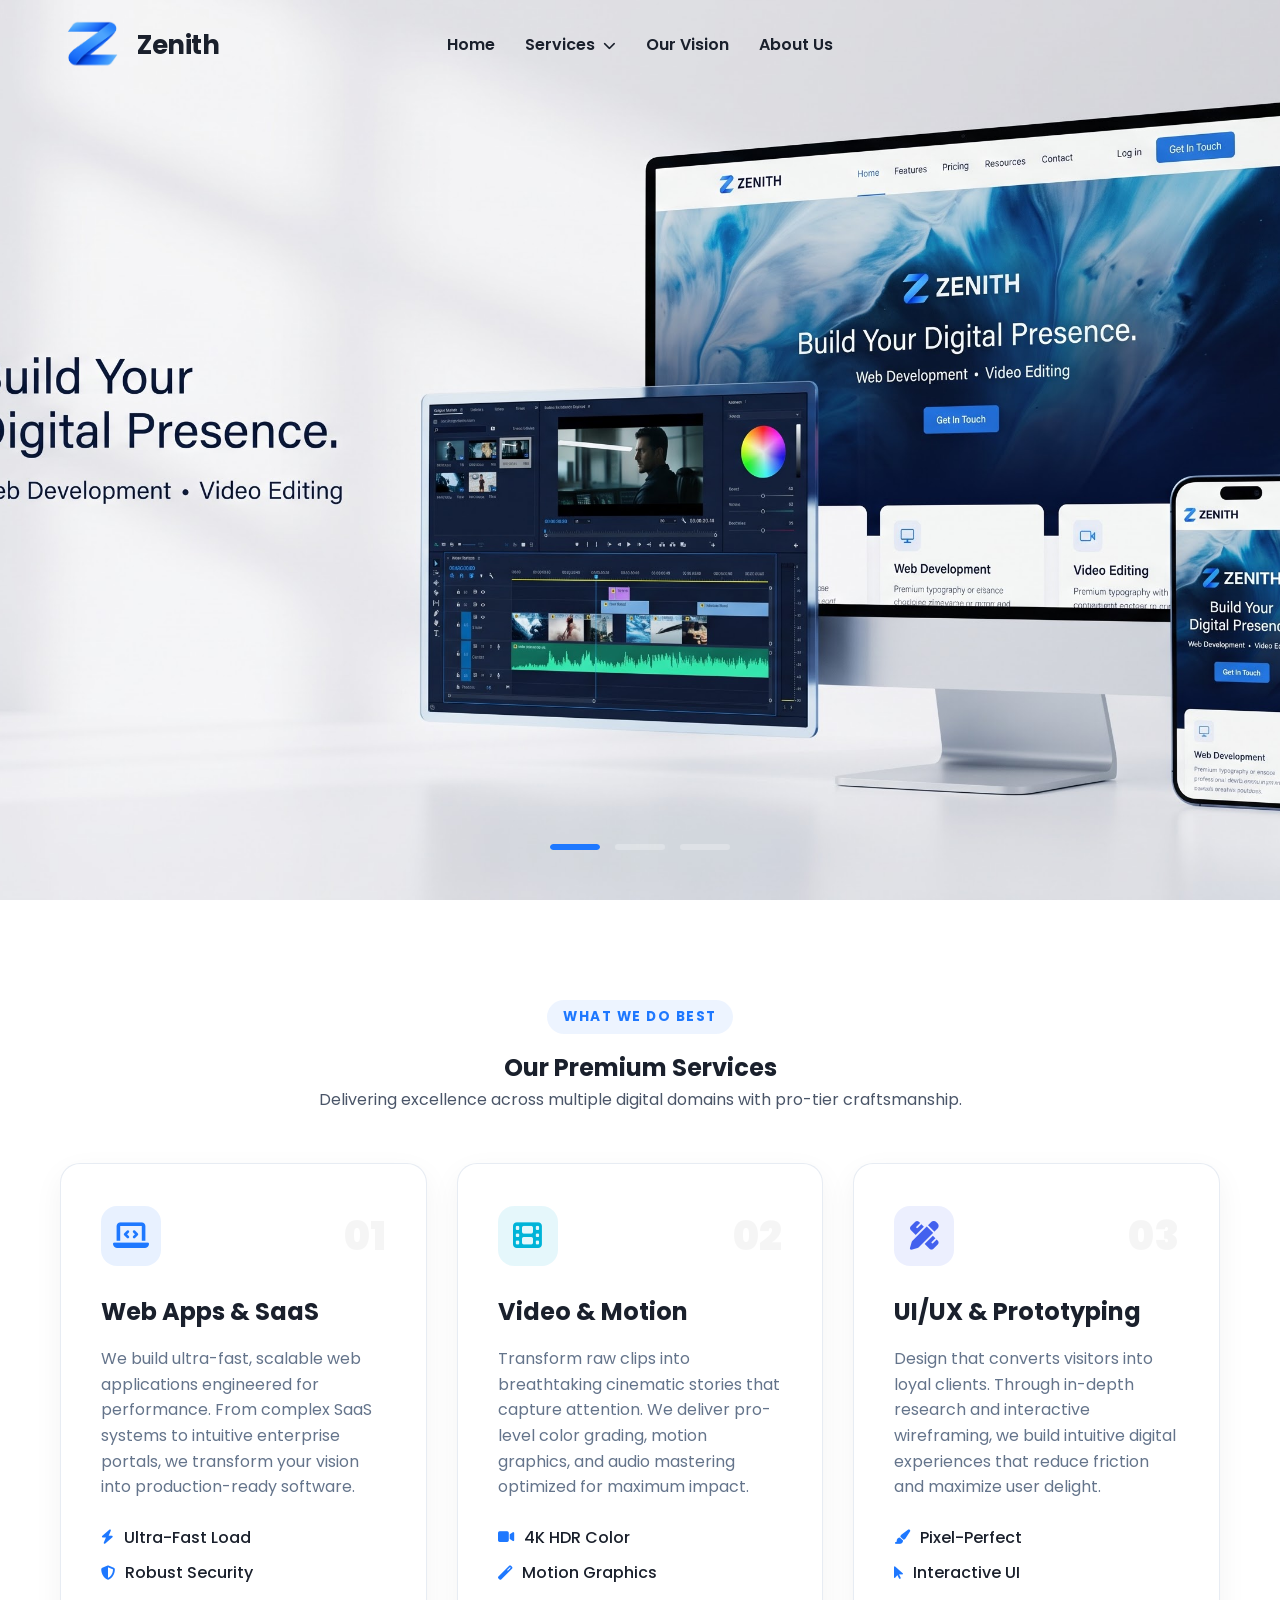
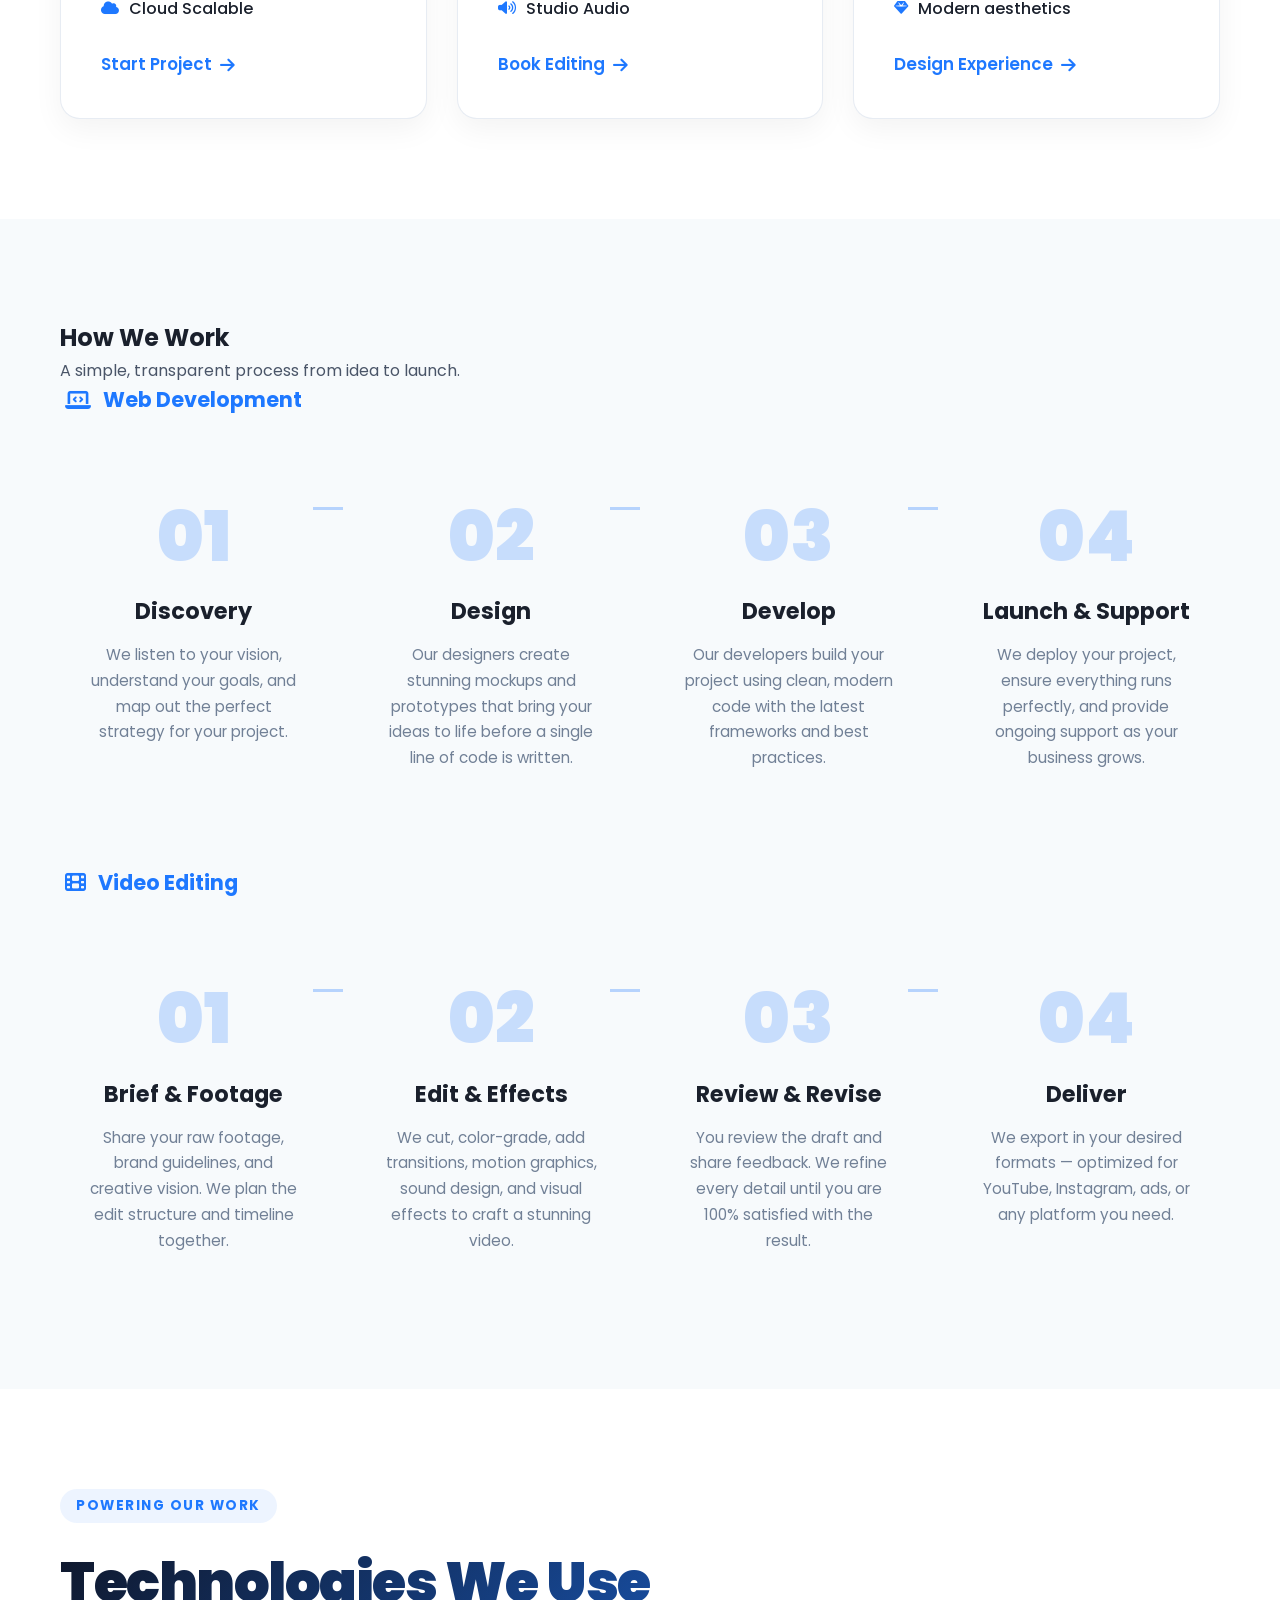
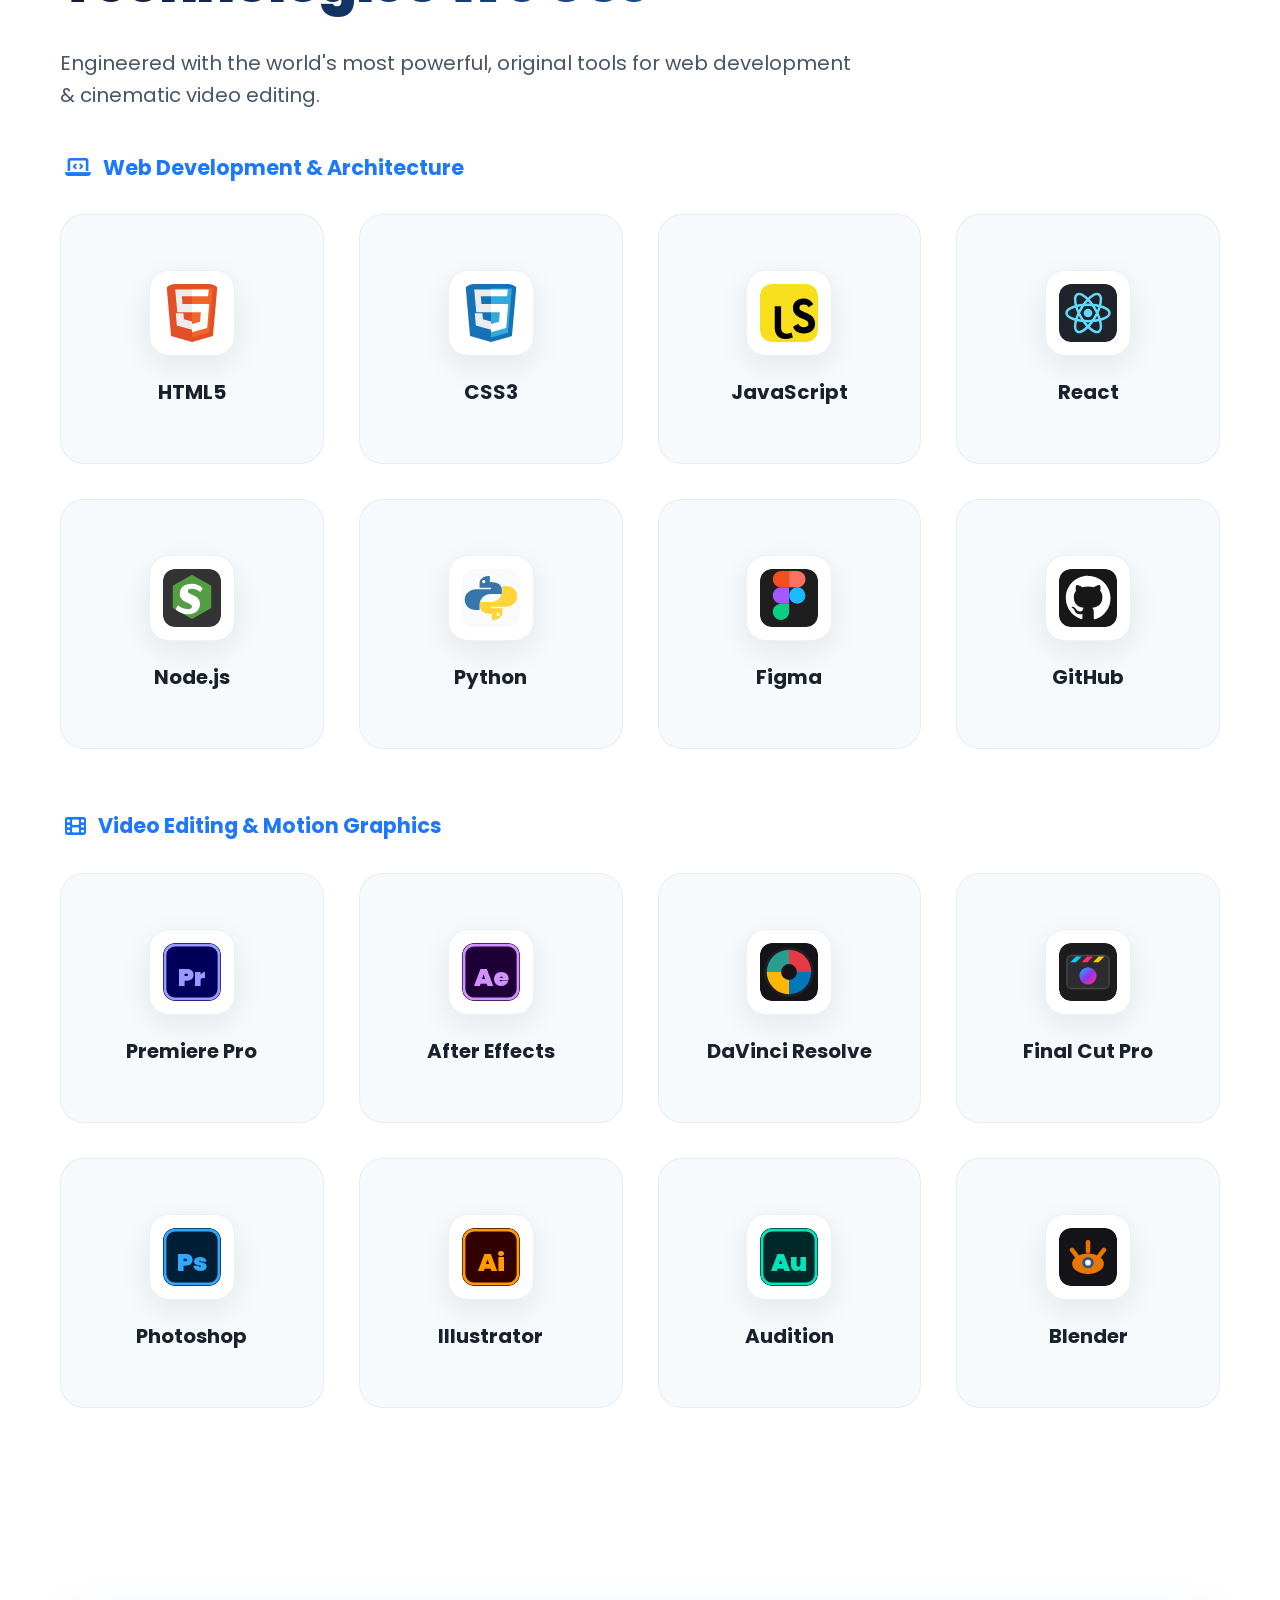
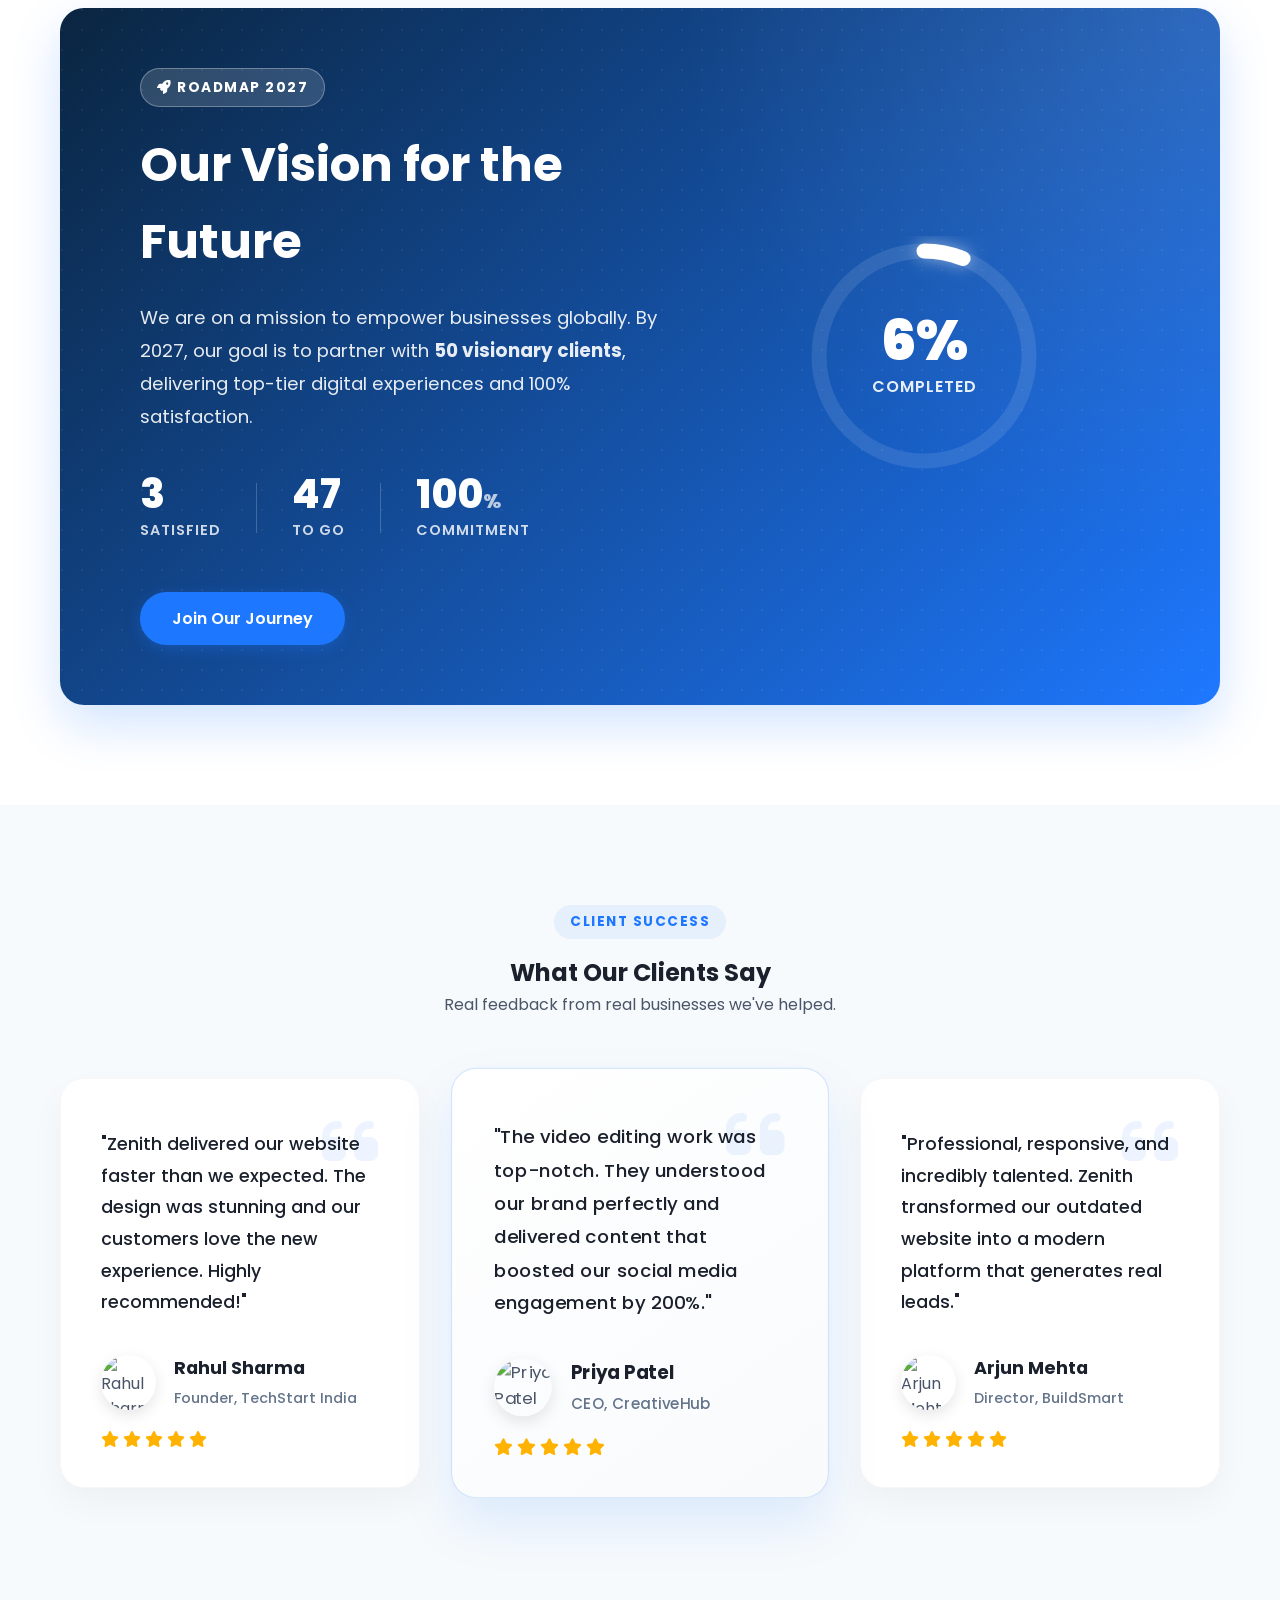
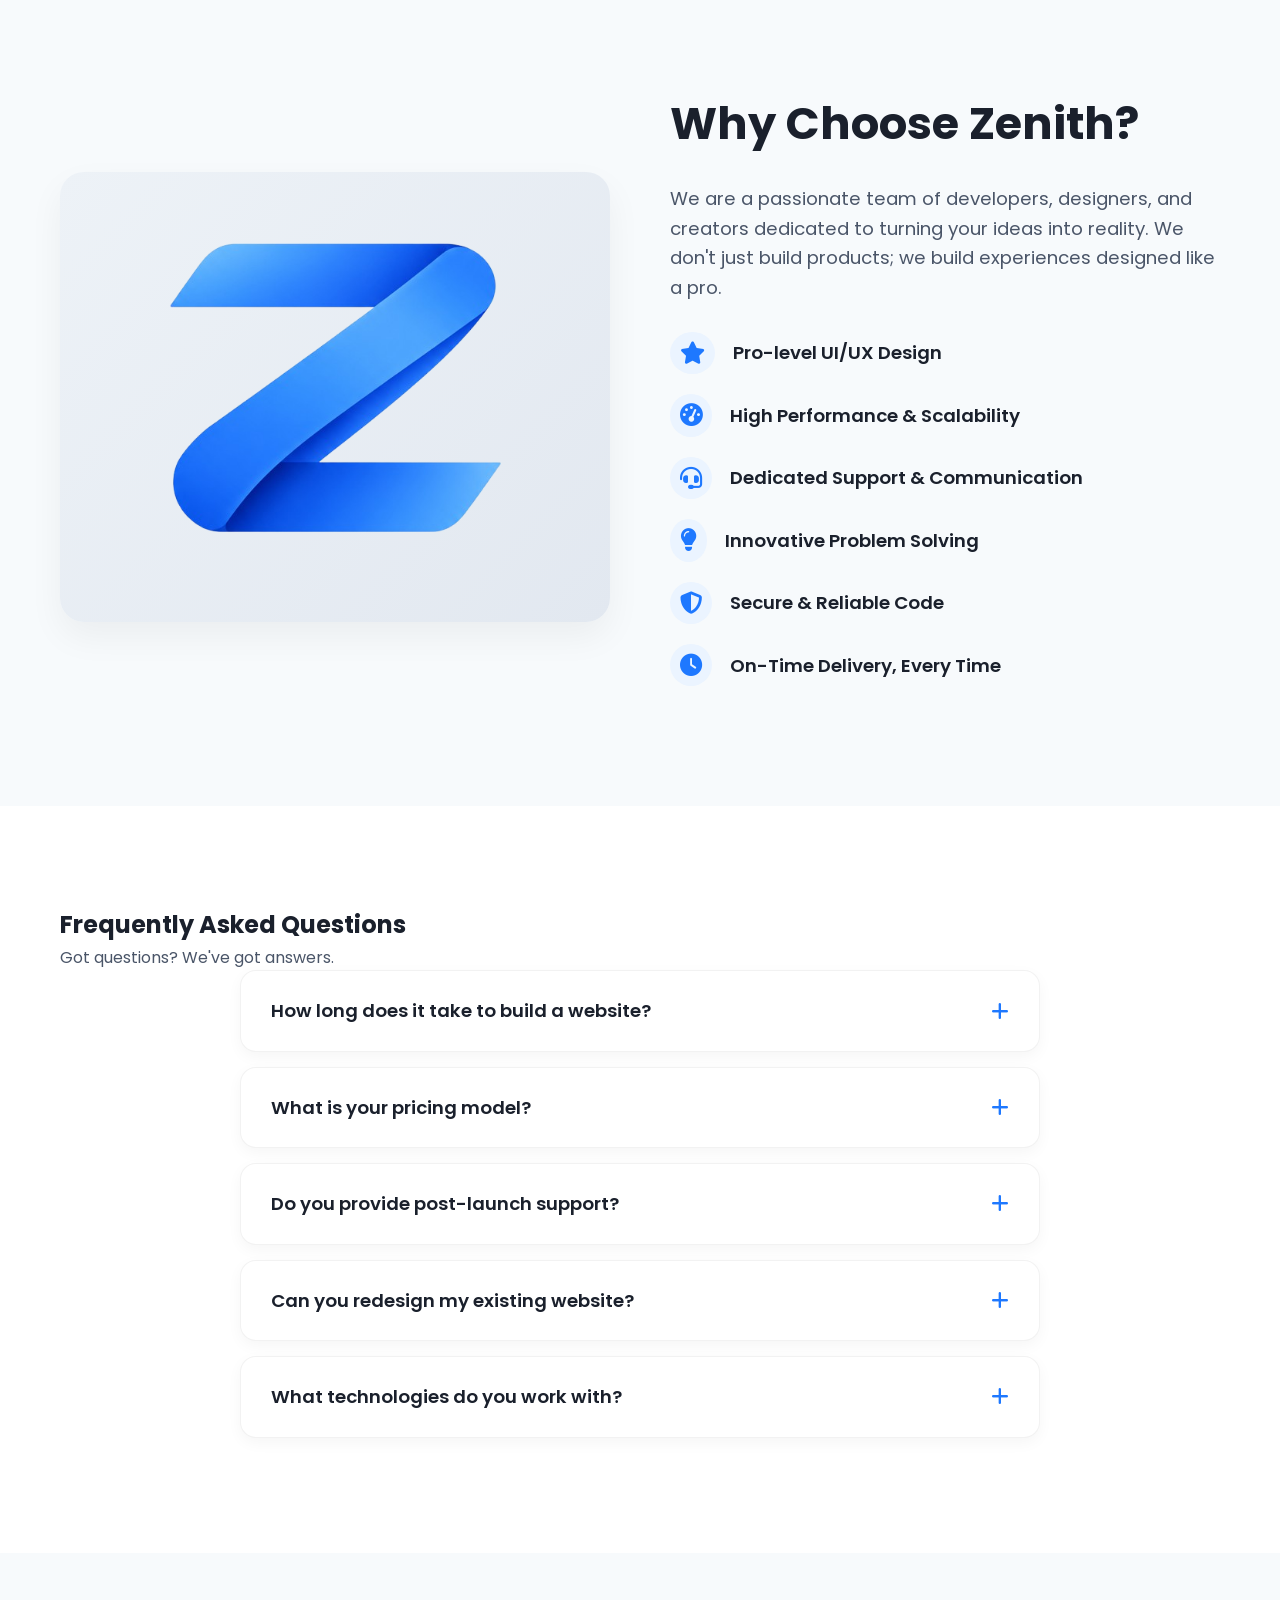
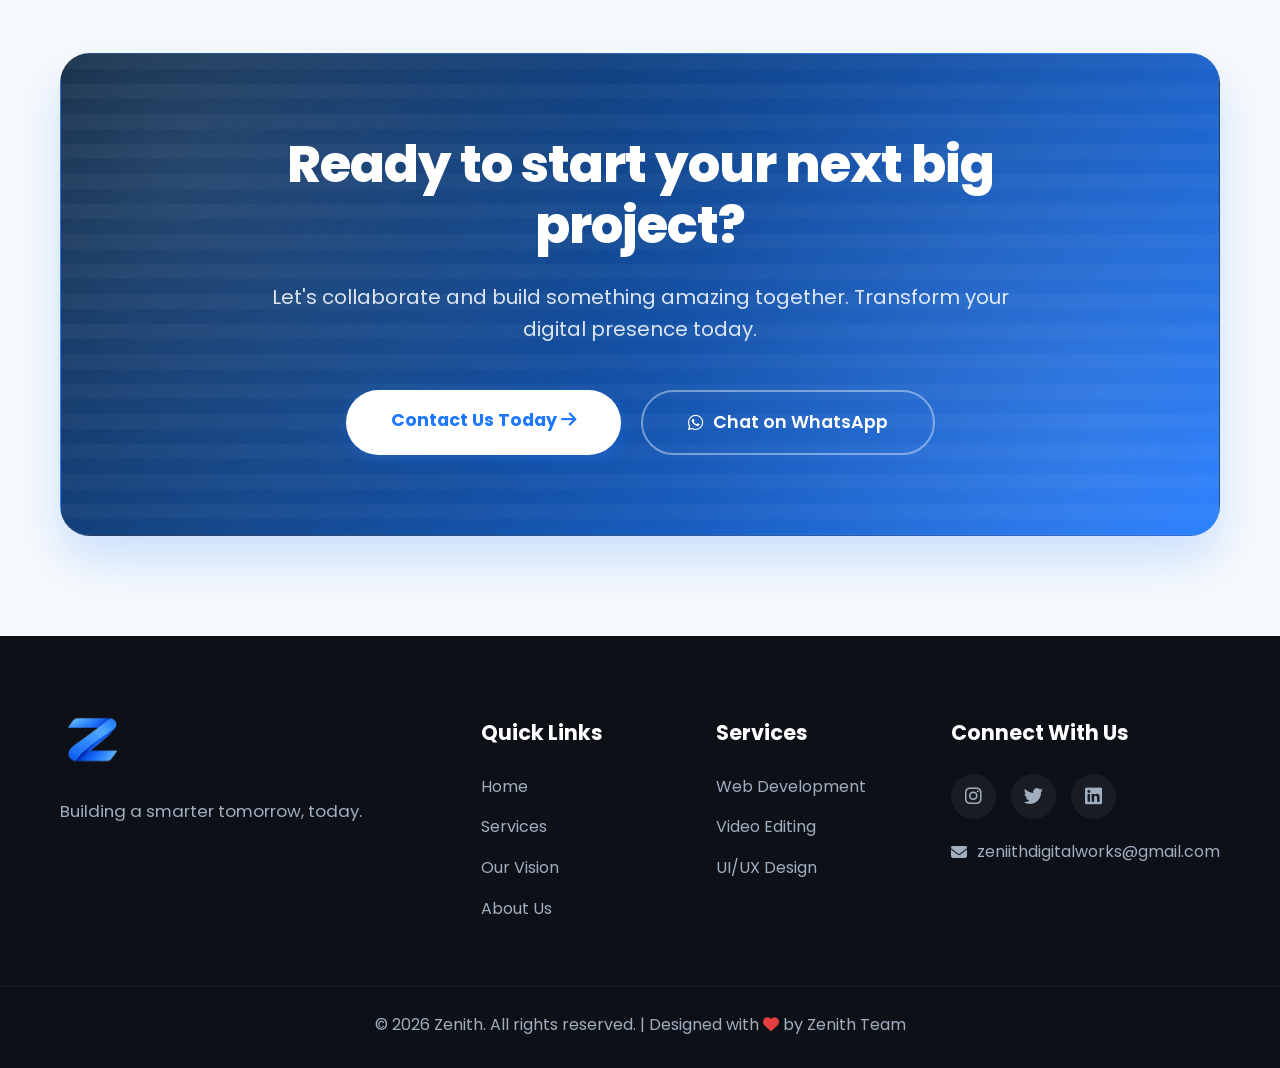
==== commit cdfc90d0: "Redesign CTA section with modern card and glassmorphism" ====
--- a/index.html
+++ b/index.html
@@ -650,13 +650,18 @@
     </section>
 
     <!-- Call to Action / Contact -->
-    <section id="contact" class="cta section-padding">
-        <div class="container text-center">
-            <h2>Ready to start your next big project?</h2>
-            <p>Let's collaborate and build something amazing together.</p>
-            <div class="cta-buttons">
-                <a href="mailto:hello@zenithtech.com" class="btn-primary btn-large">Contact Us Today</a>
-                <a href="https://wa.me/1234567890" class="btn-whatsapp btn-large" target="_blank"><i class="fab fa-whatsapp"></i> Chat on WhatsApp</a>
+    <section id="contact" class="cta-modern section-padding">
+        <div class="container">
+            <div class="cta-card fade-in">
+                <div class="cta-pattern"></div>
+                <div class="cta-content">
+                    <h2>Ready to start your next big project?</h2>
+                    <p>Let's collaborate and build something amazing together. Transform your digital presence today.</p>
+                    <div class="cta-buttons">
+                        <a href="mailto:hello@zenithtech.com" class="btn-primary btn-large">Contact Us Today <i class="fas fa-arrow-right"></i></a>
+                        <a href="https://wa.me/1234567890" class="btn-whatsapp btn-large" target="_blank"><i class="fab fa-whatsapp"></i> Chat on WhatsApp</a>
+                    </div>
+                </div>
             </div>
         </div>
     </section>
--- a/style.css
+++ b/style.css
@@ -1093,21 +1093,53 @@
 }
 
 /* CTA Section */
-.cta {
-    background: linear-gradient(135deg, var(--secondary-color), #2D3748);
-    color: #fff;
-}
-
-.cta h2 {
-    color: #fff;
-    font-size: 3rem;
-    margin-bottom: 20px;
-}
-
-.cta p {
-    font-size: 1.3rem;
+.cta-modern {
+    background-color: var(--bg-light);
+    padding: 100px 0;
+}
+
+.cta-card {
+    background: linear-gradient(135deg, #0A2540 0%, #1E78FF 100%);
+    border-radius: 30px;
+    padding: 80px 40px;
+    text-align: center;
+    position: relative;
+    overflow: hidden;
+    box-shadow: 0 25px 50px rgba(30, 120, 255, 0.2);
+    border: 1px solid rgba(255, 255, 255, 0.1);
+}
+
+.cta-pattern {
+    position: absolute;
+    top: 0; left: 0; right: 0; bottom: 0;
+    background-image: 
+        radial-gradient(circle at 10% 20%, rgba(255, 255, 255, 0.1) 0%, transparent 40%),
+        radial-gradient(circle at 90% 80%, rgba(255, 255, 255, 0.1) 0%, transparent 40%),
+        url('data:image/svg+xml;utf8,<svg width="30" height="30" viewBox="0 0 30 30" xmlns="http://www.w3.org/2000/svg"><path d="M0 0h30v30H0V0zm15 15h15v15H15V15zM0 15h15v15H0V15z" fill="rgba(255,255,255,0.03)" fill-rule="evenodd"/></svg>');
+    pointer-events: none;
+    z-index: 0;
+}
+
+.cta-content {
+    position: relative;
+    z-index: 1;
+    max-width: 750px;
+    margin: 0 auto;
+}
+
+.cta-content h2 {
+    color: #ffffff;
+    font-size: 3.2rem;
+    font-weight: 800;
+    line-height: 1.2;
+    margin-bottom: 25px;
+    letter-spacing: -1px;
+}
+
+.cta-content p {
+    color: rgba(255, 255, 255, 0.85);
+    font-size: 1.25rem;
     margin-bottom: 45px;
-    color: #E2E8F0;
 }
 
 .cta-buttons {
@@ -1115,6 +1147,31 @@
     gap: 20px;
     justify-content: center;
     flex-wrap: wrap;
+}
+
+.cta-card .btn-primary {
+    background: #ffffff;
+    color: #1E78FF;
+    border: none;
+    font-weight: 700;
+}
+
+.cta-card .btn-primary:hover {
+    background: #f1f5f9;
+    transform: translateY(-3px);
+    box-shadow: 0 10px 20px rgba(0,0,0,0.1);
+}
+
+.cta-card .btn-whatsapp {
+    background: transparent;
+    border: 2px solid rgba(255, 255, 255, 0.4);
+    color: #ffffff;
+}
+
+.cta-card .btn-whatsapp:hover {
+    background: rgba(255, 255, 255, 0.1);
+    border-color: #ffffff;
+    transform: translateY(-3px);
 }
 
 /* Scroll to Top Button */
@@ -1303,6 +1360,9 @@
     .section-badge { font-size: 0.75rem; padding: 5px 12px; }
     
     .footer-content { grid-template-columns: 1fr; gap: 30px; }
-    .cta h2 { font-size: 2rem; }
-    .cta-buttons { flex-direction: column; align-items: center; }
-}
+    .cta-card { padding: 50px 20px; }
+    .cta-content h2 { font-size: 2.2rem; }
+    .cta-content p { font-size: 1.1rem; }
+    .cta-buttons { flex-direction: column; align-items: stretch; }
+    .cta-buttons a { text-align: center; }
+}
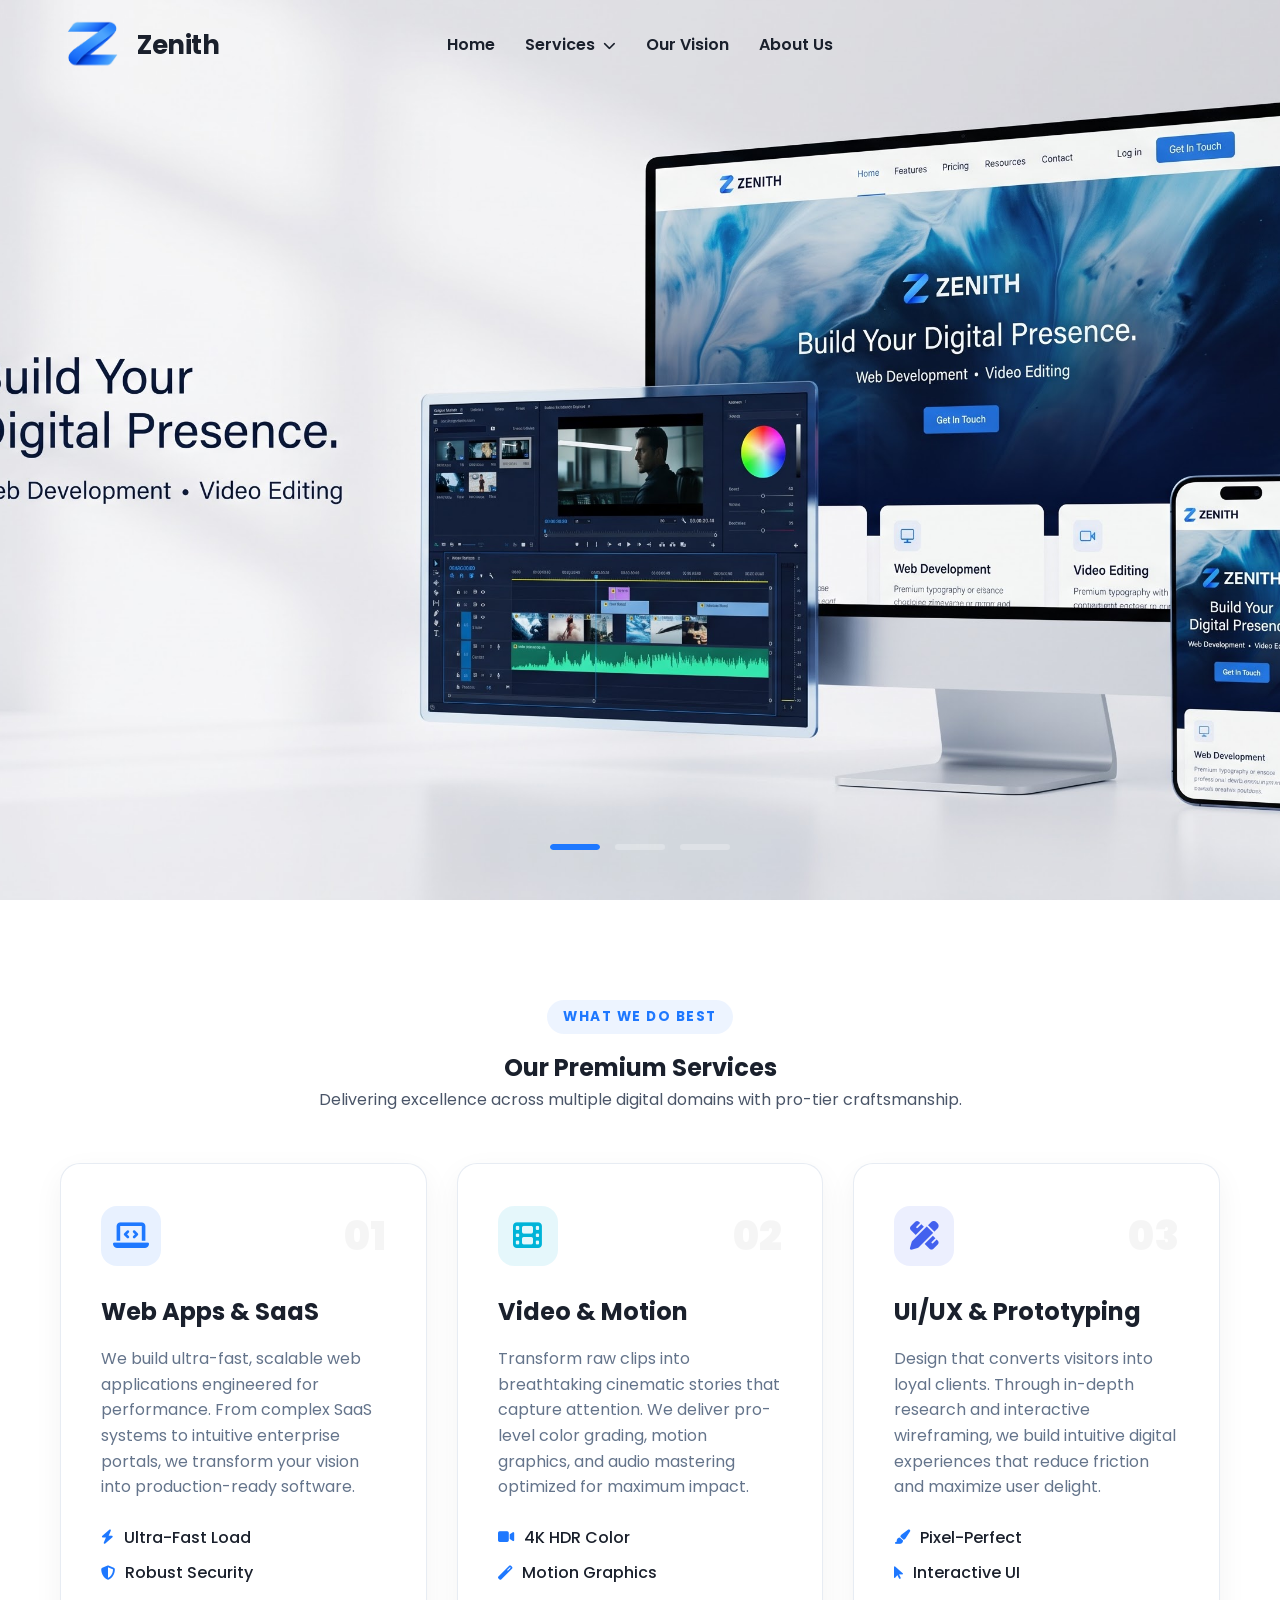
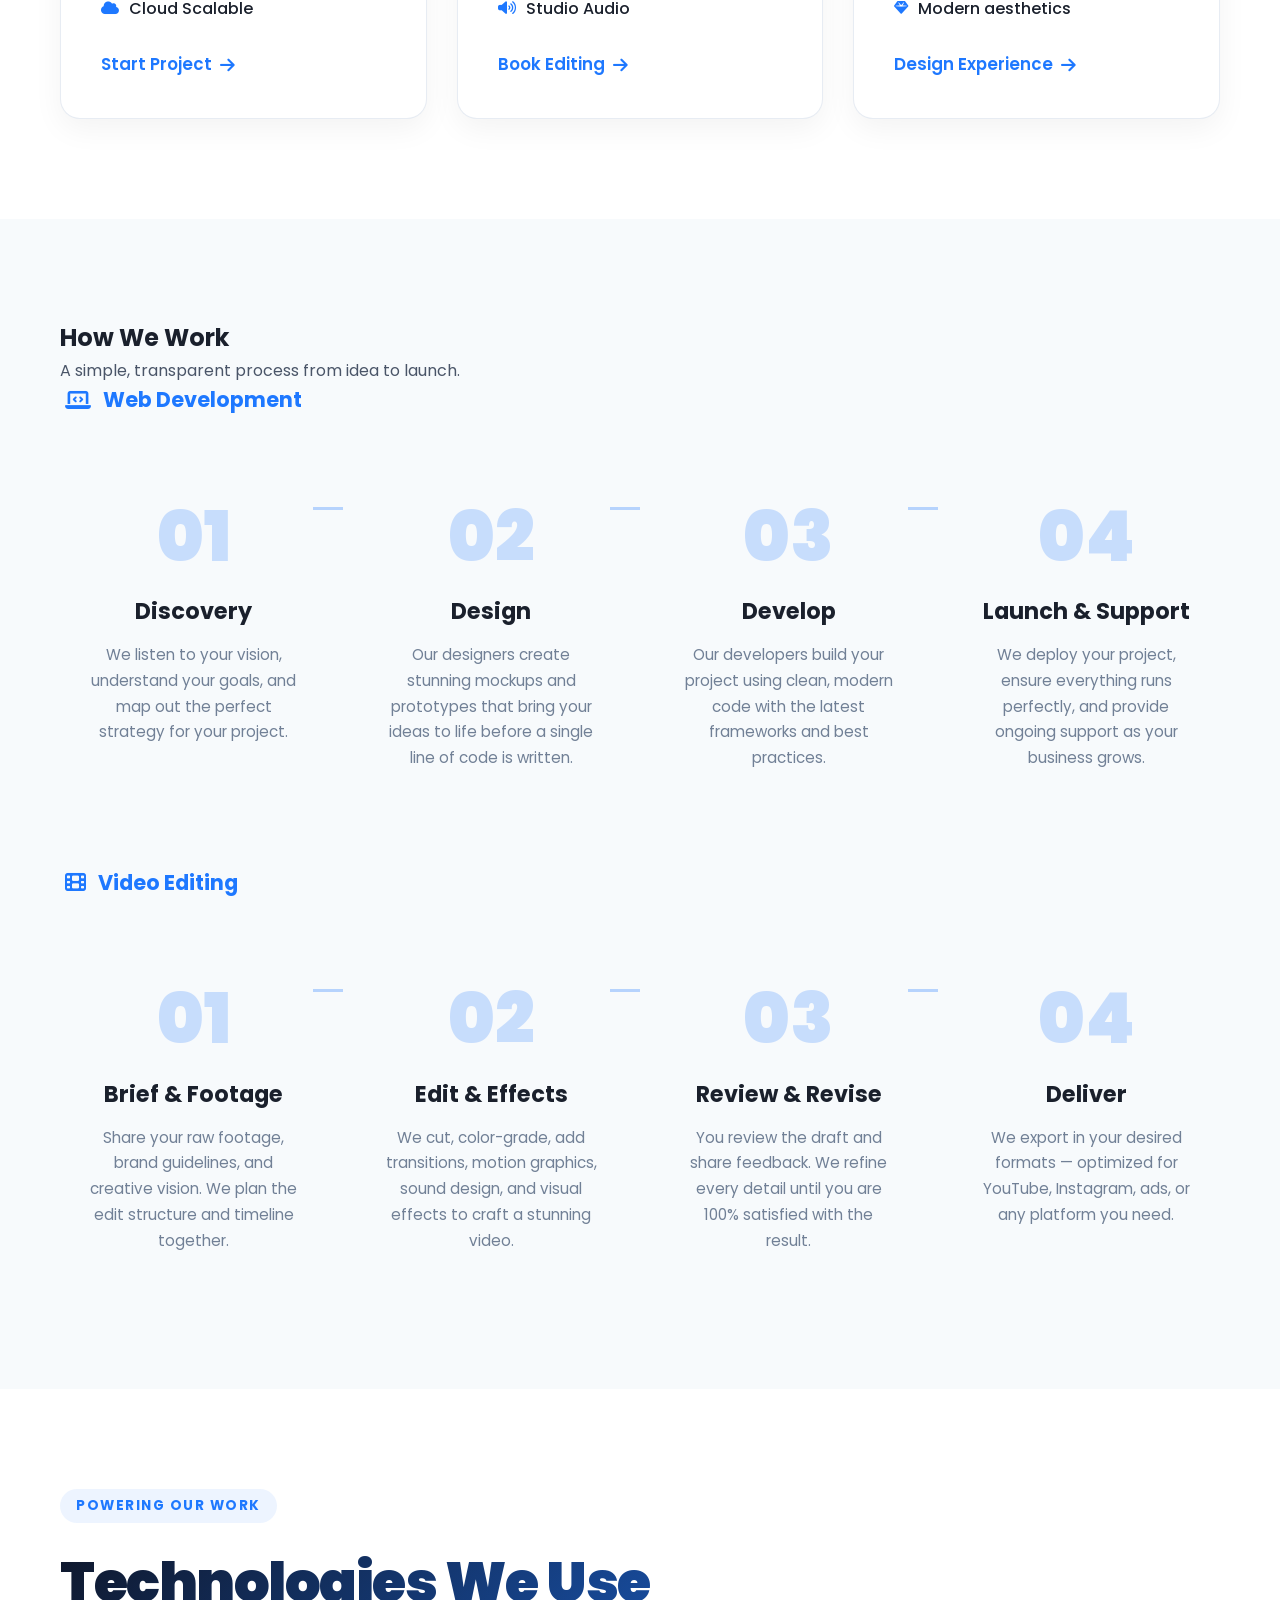
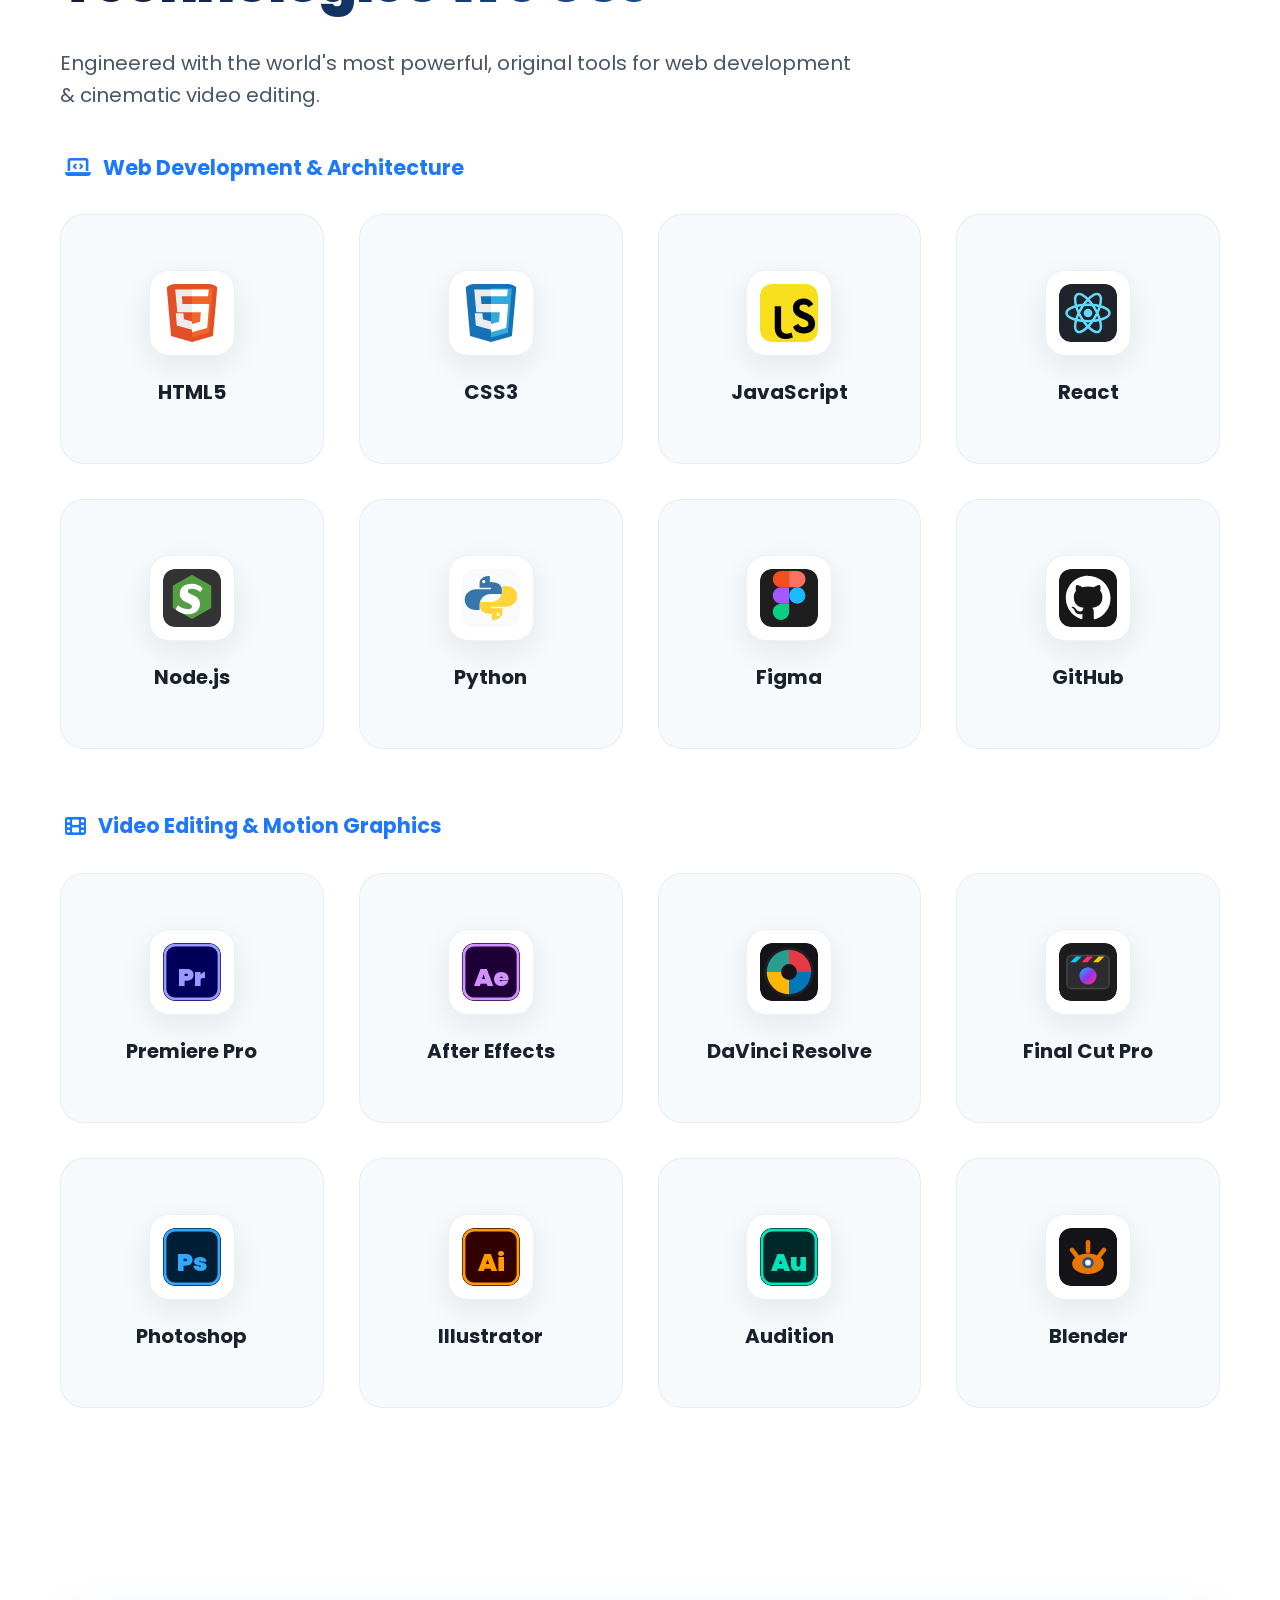
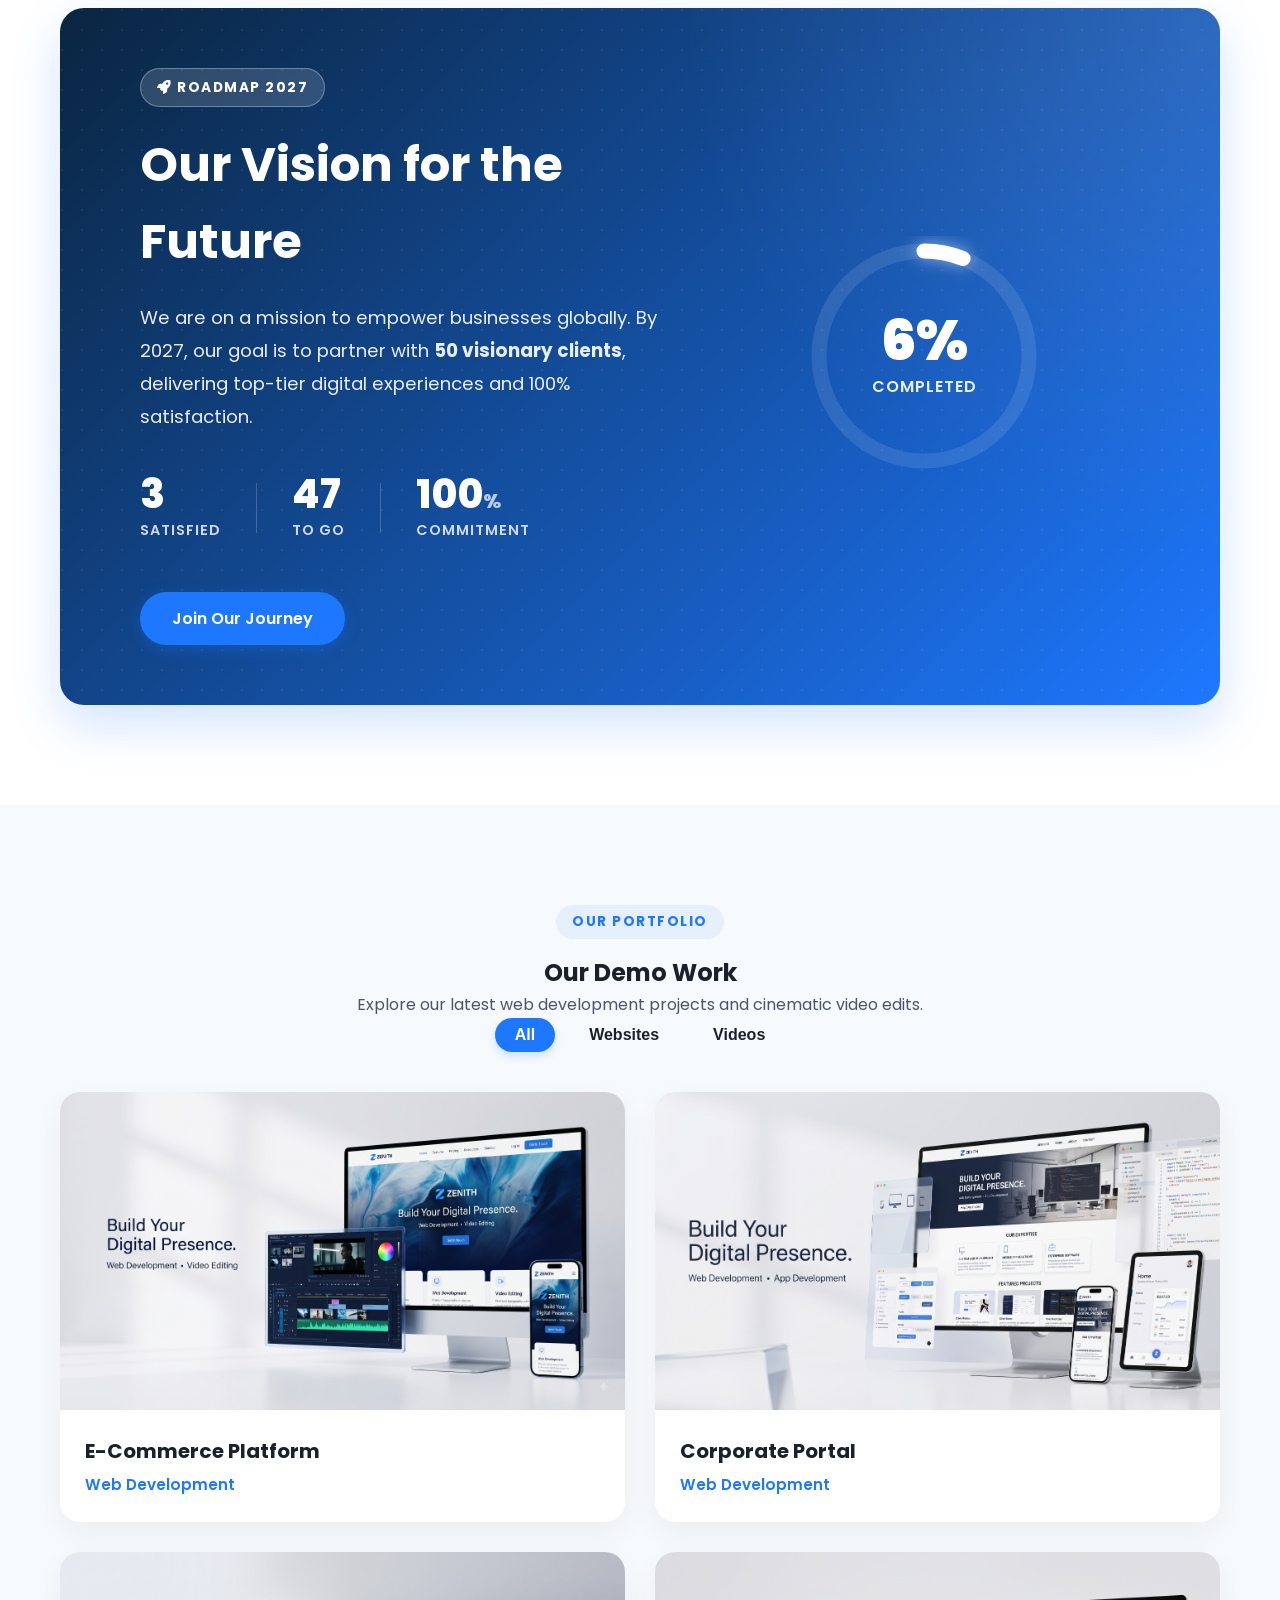
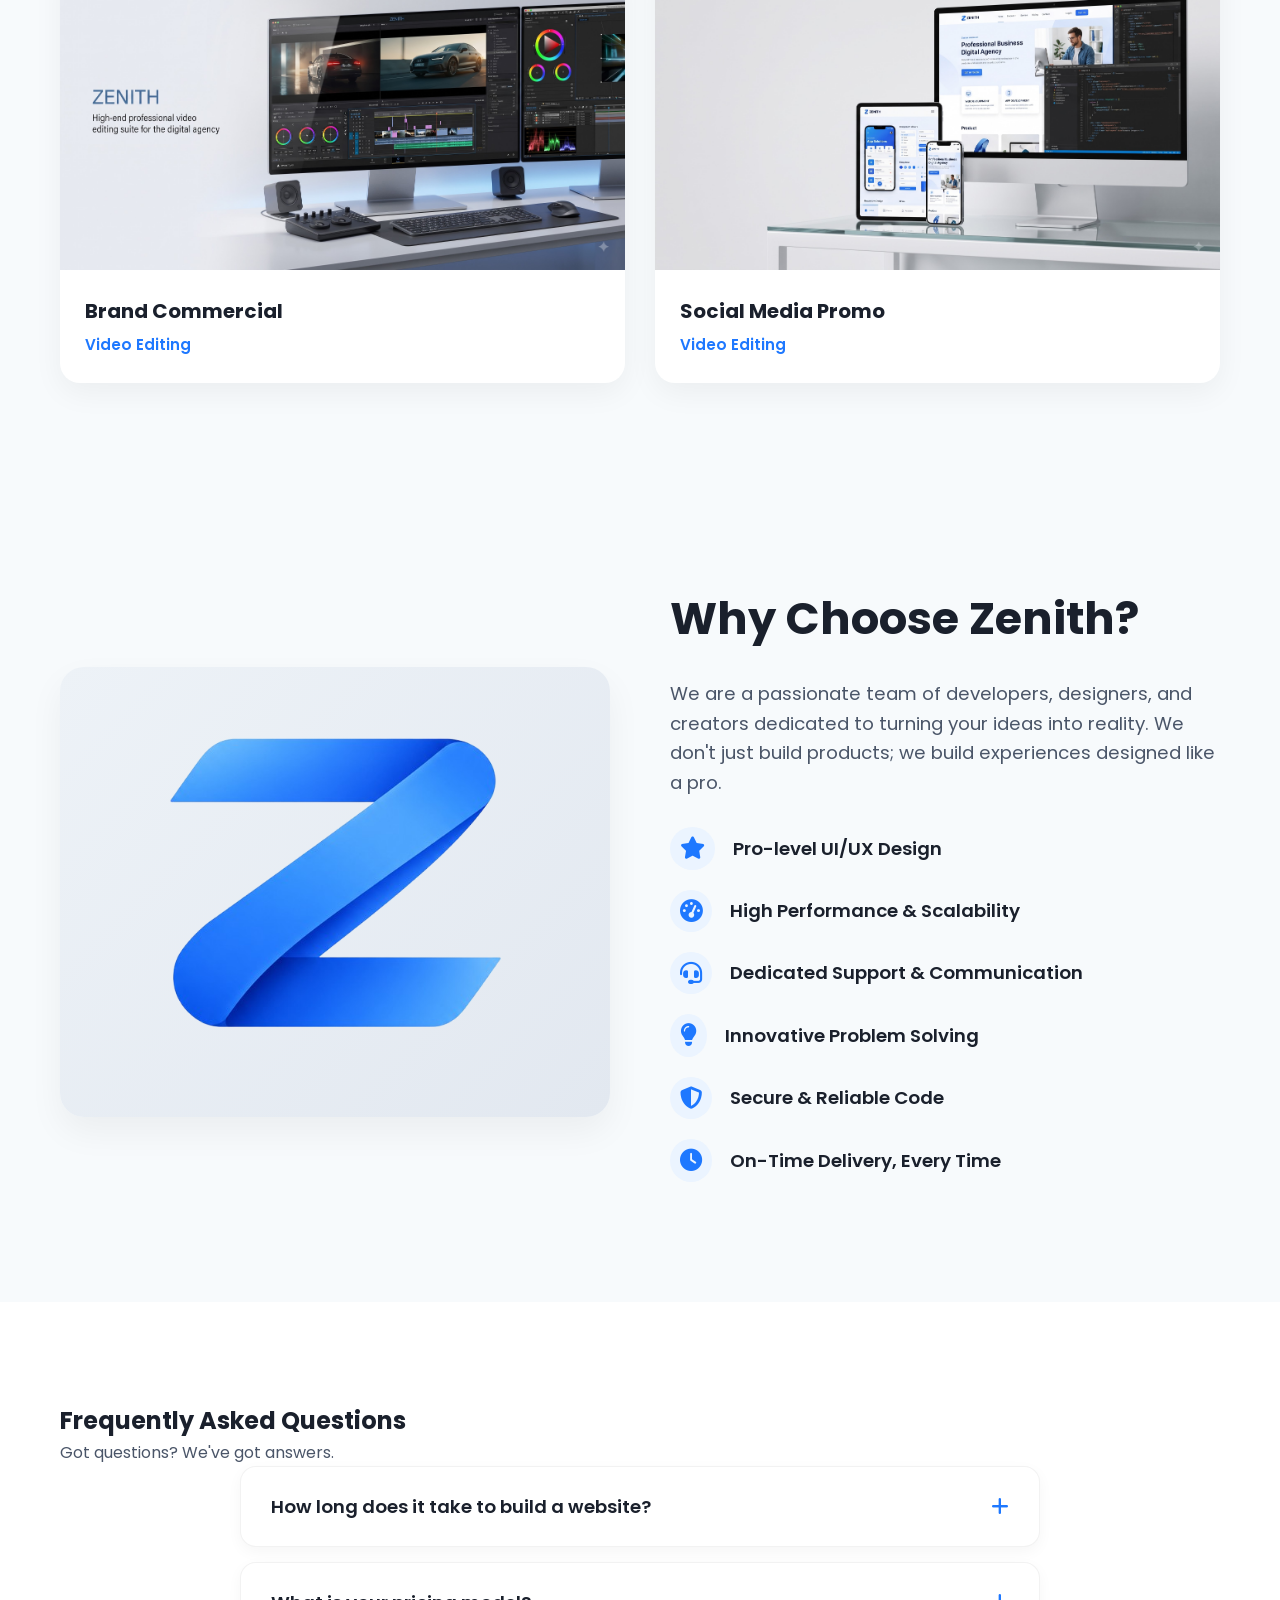
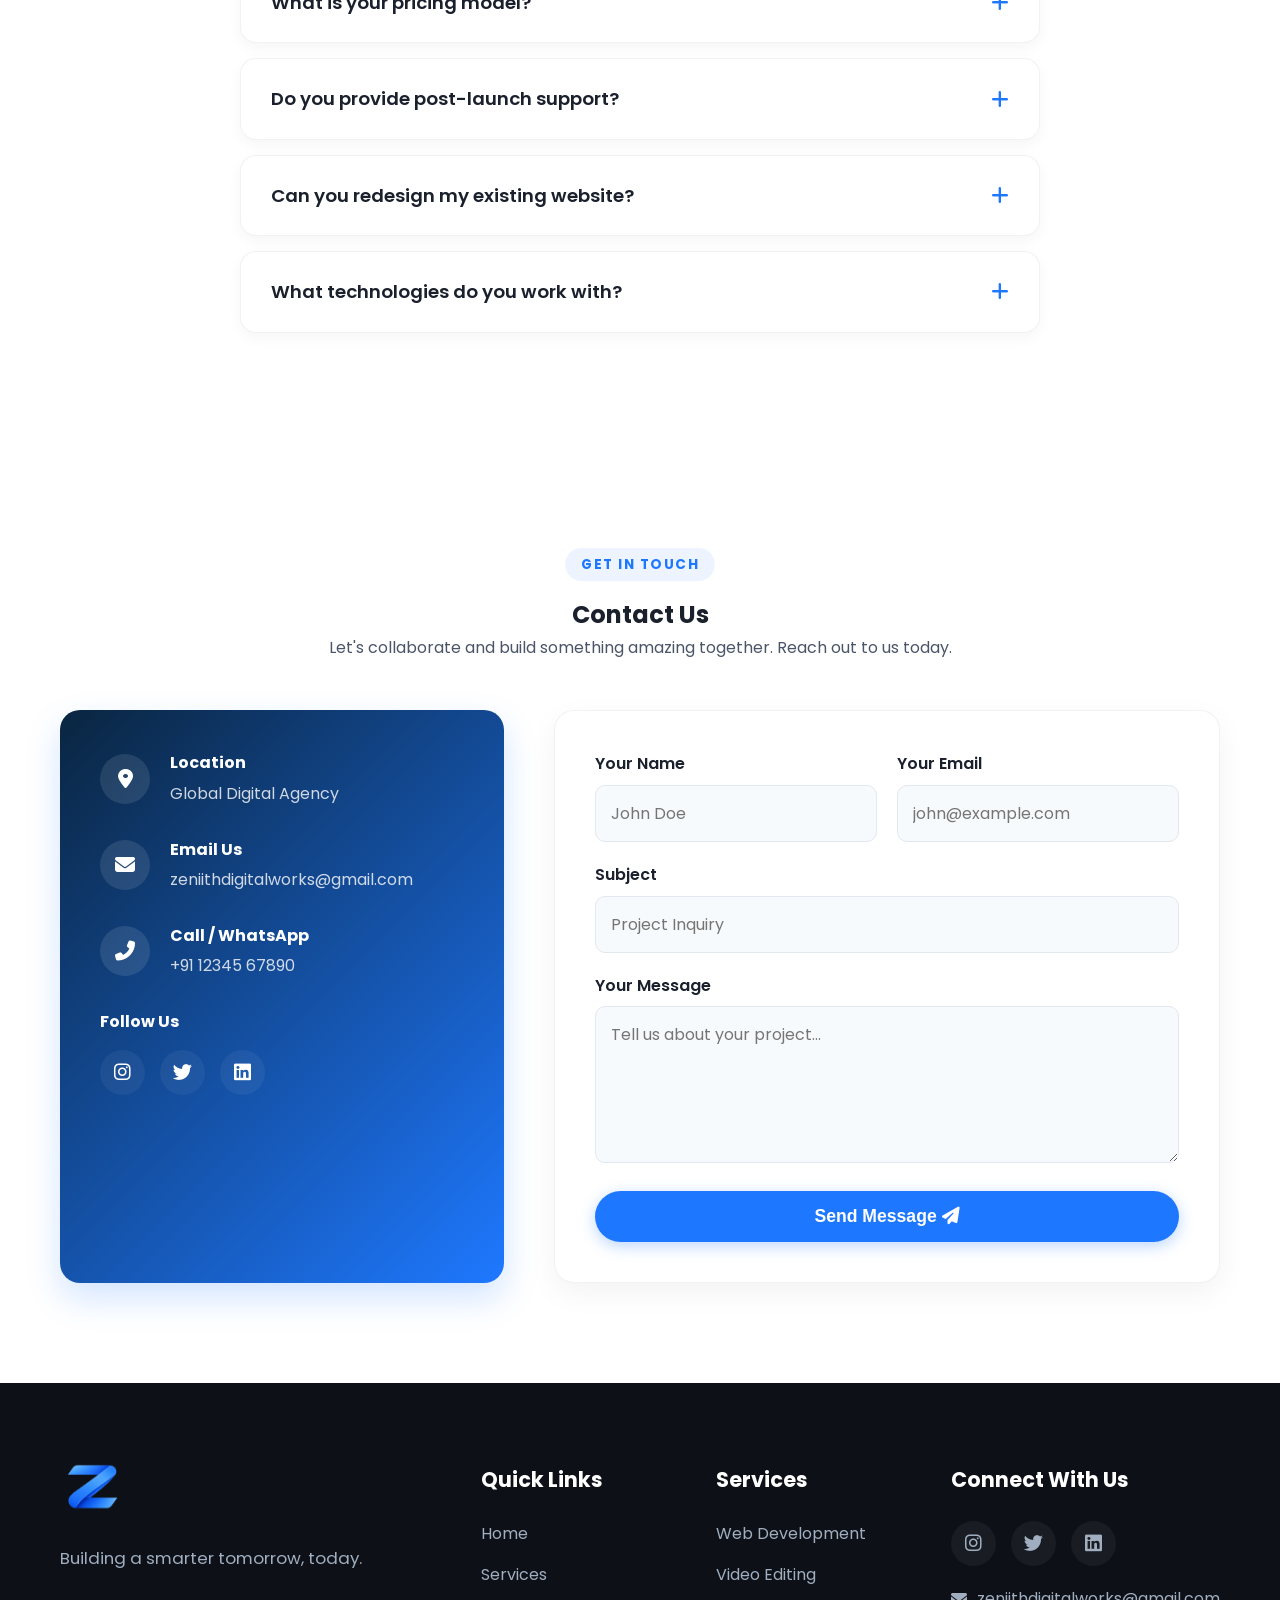
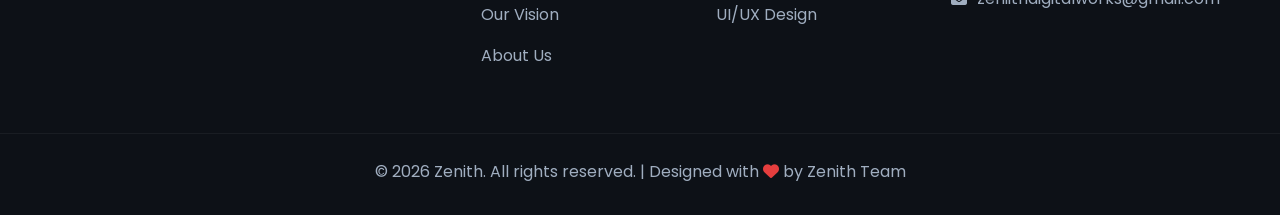
==== commit bbad0052: "Update portfolio and contact sections" ====
--- a/index.html
+++ b/index.html
@@ -506,61 +506,77 @@
         </div>
     </section>
 
-    <!-- Testimonials Section -->
-    <section class="testimonials-modern section-padding bg-light">
+    <!-- Portfolio / Demo Work Section -->
+    <section id="portfolio" class="portfolio-section section-padding bg-light">
         <div class="container">
             <div class="section-title text-center">
-                <span class="section-badge">CLIENT SUCCESS</span>
-                <h2>What Our Clients Say</h2>
-                <p>Real feedback from real businesses we've helped.</p>
+                <span class="section-badge">OUR PORTFOLIO</span>
+                <h2>Our Demo Work</h2>
+                <p>Explore our latest web development projects and cinematic video edits.</p>
             </div>
             
-            <div class="testimonials-modern-grid">
-                <!-- Card 1 -->
-                <div class="testi-card fade-in">
-                    <i class="fas fa-quote-left quote-icon"></i>
-                    <p class="testi-text">"Zenith delivered our website faster than we expected. The design was stunning and our customers love the new experience. Highly recommended!"</p>
-                    <div class="testi-footer">
-                        <img src="https://ui-avatars.com/api/?name=Rahul+Sharma&background=1E78FF&color=fff" alt="Rahul Sharma">
-                        <div class="testi-info">
-                            <h4>Rahul Sharma</h4>
-                            <span>Founder, TechStart India</span>
-                        </div>
-                    </div>
-                    <div class="testi-rating">
-                        <i class="fas fa-star"></i><i class="fas fa-star"></i><i class="fas fa-star"></i><i class="fas fa-star"></i><i class="fas fa-star"></i>
-                    </div>
-                </div>
-                
-                <!-- Card 2 (Elevated) -->
-                <div class="testi-card featured-testi fade-in">
-                    <i class="fas fa-quote-left quote-icon"></i>
-                    <p class="testi-text">"The video editing work was top-notch. They understood our brand perfectly and delivered content that boosted our social media engagement by 200%."</p>
-                    <div class="testi-footer">
-                        <img src="https://ui-avatars.com/api/?name=Priya+Patel&background=F56565&color=fff" alt="Priya Patel">
-                        <div class="testi-info">
-                            <h4>Priya Patel</h4>
-                            <span>CEO, CreativeHub</span>
-                        </div>
-                    </div>
-                    <div class="testi-rating">
-                        <i class="fas fa-star"></i><i class="fas fa-star"></i><i class="fas fa-star"></i><i class="fas fa-star"></i><i class="fas fa-star"></i>
-                    </div>
-                </div>
-                
-                <!-- Card 3 -->
-                <div class="testi-card fade-in">
-                    <i class="fas fa-quote-left quote-icon"></i>
-                    <p class="testi-text">"Professional, responsive, and incredibly talented. Zenith transformed our outdated website into a modern platform that generates real leads."</p>
-                    <div class="testi-footer">
-                        <img src="https://ui-avatars.com/api/?name=Arjun+Mehta&background=48BB78&color=fff" alt="Arjun Mehta">
-                        <div class="testi-info">
-                            <h4>Arjun Mehta</h4>
-                            <span>Director, BuildSmart</span>
-                        </div>
-                    </div>
-                    <div class="testi-rating">
-                        <i class="fas fa-star"></i><i class="fas fa-star"></i><i class="fas fa-star"></i><i class="fas fa-star"></i><i class="fas fa-star"></i>
+            <!-- Portfolio Filters -->
+            <div class="portfolio-filters text-center">
+                <button class="filter-btn active" data-filter="all">All</button>
+                <button class="filter-btn" data-filter="web">Websites</button>
+                <button class="filter-btn" data-filter="video">Videos</button>
+            </div>
+
+            <!-- Portfolio Grid -->
+            <div class="portfolio-grid">
+                <!-- Web Project 1 -->
+                <div class="portfolio-item web fade-in">
+                    <div class="portfolio-img">
+                        <img src="images/web/home.jpeg" alt="E-Commerce Website">
+                        <div class="portfolio-overlay">
+                            <a href="#" class="portfolio-link"><i class="fas fa-link"></i></a>
+                        </div>
+                    </div>
+                    <div class="portfolio-info">
+                        <h3>E-Commerce Platform</h3>
+                        <span>Web Development</span>
+                    </div>
+                </div>
+
+                <!-- Web Project 2 -->
+                <div class="portfolio-item web fade-in">
+                    <div class="portfolio-img">
+                        <img src="images/web/home2.jpeg" alt="Corporate Website">
+                        <div class="portfolio-overlay">
+                            <a href="#" class="portfolio-link"><i class="fas fa-link"></i></a>
+                        </div>
+                    </div>
+                    <div class="portfolio-info">
+                        <h3>Corporate Portal</h3>
+                        <span>Web Development</span>
+                    </div>
+                </div>
+
+                <!-- Video Project 1 -->
+                <div class="portfolio-item video fade-in">
+                    <div class="portfolio-img">
+                        <img src="images/web/home3.jpeg" alt="Cinematic Travel Video">
+                        <div class="portfolio-overlay">
+                            <a href="#" class="portfolio-video-btn"><i class="fas fa-play"></i></a>
+                        </div>
+                    </div>
+                    <div class="portfolio-info">
+                        <h3>Brand Commercial</h3>
+                        <span>Video Editing</span>
+                    </div>
+                </div>
+
+                <!-- Video Project 2 -->
+                <div class="portfolio-item video fade-in">
+                    <div class="portfolio-img">
+                        <img src="images/web/22.jpeg" alt="Social Media Promo">
+                        <div class="portfolio-overlay">
+                            <a href="#" class="portfolio-video-btn"><i class="fas fa-play"></i></a>
+                        </div>
+                    </div>
+                    <div class="portfolio-info">
+                        <h3>Social Media Promo</h3>
+                        <span>Video Editing</span>
                     </div>
                 </div>
             </div>
@@ -649,18 +665,71 @@
         </div>
     </section>
 
-    <!-- Call to Action / Contact -->
-    <section id="contact" class="cta-modern section-padding">
+    <!-- Contact Us Section -->
+    <section id="contact" class="contact-section section-padding">
         <div class="container">
-            <div class="cta-card fade-in">
-                <div class="cta-pattern"></div>
-                <div class="cta-content">
-                    <h2>Ready to start your next big project?</h2>
-                    <p>Let's collaborate and build something amazing together. Transform your digital presence today.</p>
-                    <div class="cta-buttons">
-                        <a href="mailto:hello@zenithtech.com" class="btn-primary btn-large">Contact Us Today <i class="fas fa-arrow-right"></i></a>
-                        <a href="https://wa.me/1234567890" class="btn-whatsapp btn-large" target="_blank"><i class="fab fa-whatsapp"></i> Chat on WhatsApp</a>
-                    </div>
+            <div class="section-title text-center">
+                <span class="section-badge">GET IN TOUCH</span>
+                <h2>Contact Us</h2>
+                <p>Let's collaborate and build something amazing together. Reach out to us today.</p>
+            </div>
+
+            <div class="contact-wrapper">
+                <div class="contact-info fade-in">
+                    <div class="contact-info-item">
+                        <div class="icon-box"><i class="fas fa-map-marker-alt"></i></div>
+                        <div>
+                            <h4>Location</h4>
+                            <p>Global Digital Agency</p>
+                        </div>
+                    </div>
+                    <div class="contact-info-item">
+                        <div class="icon-box"><i class="fas fa-envelope"></i></div>
+                        <div>
+                            <h4>Email Us</h4>
+                            <p>zeniithdigitalworks@gmail.com</p>
+                        </div>
+                    </div>
+                    <div class="contact-info-item">
+                        <div class="icon-box"><i class="fas fa-phone-alt"></i></div>
+                        <div>
+                            <h4>Call / WhatsApp</h4>
+                            <p>+91 12345 67890</p>
+                        </div>
+                    </div>
+                    <div class="contact-social">
+                        <h4>Follow Us</h4>
+                        <div class="social-icons">
+                            <a href="https://www.instagram.com/zeniithdigitalworks/?hl=en" target="_blank"><i class="fab fa-instagram"></i></a>
+                            <a href="#"><i class="fab fa-twitter"></i></a>
+                            <a href="#"><i class="fab fa-linkedin"></i></a>
+                        </div>
+                    </div>
+                </div>
+
+                <div class="contact-form-container fade-in">
+                    <form id="contactForm" class="contact-form" action="https://formspree.io/f/xyyllqke" method="POST">
+                        <div class="form-row">
+                            <div class="form-group">
+                                <label for="name">Your Name</label>
+                                <input type="text" id="name" name="name" placeholder="John Doe" required>
+                            </div>
+                            <div class="form-group">
+                                <label for="email">Your Email</label>
+                                <input type="email" id="email" name="email" placeholder="john@example.com" required>
+                            </div>
+                        </div>
+                        <div class="form-group">
+                            <label for="subject">Subject</label>
+                            <input type="text" id="subject" name="subject" placeholder="Project Inquiry" required>
+                        </div>
+                        <div class="form-group">
+                            <label for="message">Your Message</label>
+                            <textarea id="message" name="message" rows="5" placeholder="Tell us about your project..." required></textarea>
+                        </div>
+                        <button type="submit" class="btn-primary btn-submit">Send Message <i class="fas fa-paper-plane"></i></button>
+                    </form>
+                    <div id="formMessage" class="form-message" style="display: none; margin-top: 15px; padding: 10px; border-radius: 5px; text-align: center; font-weight: bold;"></div>
                 </div>
             </div>
         </div>
--- a/style.css
+++ b/style.css
@@ -1284,6 +1284,190 @@
     border-top: 1px solid rgba(255,255,255,0.05);
     padding-top: 25px;
     font-size: 1rem;
+}
+
+/* Portfolio Section */
+.portfolio-filters {
+    margin-bottom: 40px;
+}
+.portfolio-filters .filter-btn {
+    background: transparent;
+    border: none;
+    padding: 8px 20px;
+    font-size: 1rem;
+    font-weight: 600;
+    color: var(--secondary-color);
+    cursor: pointer;
+    transition: var(--transition);
+    border-radius: 30px;
+    margin: 0 5px;
+}
+.portfolio-filters .filter-btn.active, .portfolio-filters .filter-btn:hover {
+    background: var(--primary-color);
+    color: #fff;
+    box-shadow: 0 4px 10px rgba(30, 120, 255, 0.2);
+}
+.portfolio-grid {
+    display: grid;
+    grid-template-columns: repeat(2, 1fr);
+    gap: 30px;
+}
+.portfolio-item {
+    background: #fff;
+    border-radius: 20px;
+    overflow: hidden;
+    box-shadow: 0 10px 30px rgba(0,0,0,0.05);
+    transition: var(--transition);
+}
+.portfolio-item:hover {
+    transform: translateY(-8px);
+    box-shadow: 0 15px 40px rgba(0,0,0,0.08);
+}
+.portfolio-img {
+    position: relative;
+    overflow: hidden;
+    aspect-ratio: 16/9;
+}
+.portfolio-img img {
+    width: 100%;
+    height: 100%;
+    object-fit: cover;
+    transition: transform 0.5s ease;
+}
+.portfolio-item:hover .portfolio-img img {
+    transform: scale(1.05);
+}
+.portfolio-overlay {
+    position: absolute;
+    inset: 0;
+    background: rgba(10, 37, 64, 0.7);
+    display: flex;
+    justify-content: center;
+    align-items: center;
+    opacity: 0;
+    transition: var(--transition);
+}
+.portfolio-item:hover .portfolio-overlay {
+    opacity: 1;
+}
+.portfolio-link, .portfolio-video-btn {
+    width: 60px;
+    height: 60px;
+    background: var(--primary-color);
+    color: #fff;
+    border-radius: 50%;
+    display: flex;
+    justify-content: center;
+    align-items: center;
+    font-size: 1.5rem;
+    transform: translateY(20px);
+    transition: transform 0.4s ease, background 0.3s ease;
+}
+.portfolio-item:hover .portfolio-link, .portfolio-item:hover .portfolio-video-btn {
+    transform: translateY(0);
+}
+.portfolio-link:hover, .portfolio-video-btn:hover {
+    background: #fff;
+    color: var(--primary-color);
+}
+.portfolio-info {
+    padding: 25px;
+}
+.portfolio-info h3 {
+    font-size: 1.25rem;
+    margin-bottom: 5px;
+}
+.portfolio-info span {
+    color: var(--primary-color);
+    font-size: 0.95rem;
+    font-weight: 600;
+}
+
+/* Contact Section */
+.contact-wrapper {
+    display: grid;
+    grid-template-columns: 1fr 1.5fr;
+    gap: 50px;
+    margin-top: 50px;
+}
+.contact-info {
+    background: linear-gradient(135deg, #0A2540 0%, #1E78FF 100%);
+    border-radius: 20px;
+    padding: 40px;
+    color: #fff;
+    box-shadow: 0 15px 35px rgba(30, 120, 255, 0.2);
+}
+.contact-info-item {
+    display: flex;
+    align-items: center;
+    gap: 20px;
+    margin-bottom: 30px;
+}
+.contact-info-item .icon-box {
+    width: 50px;
+    height: 50px;
+    background: rgba(255,255,255,0.1);
+    border-radius: 50%;
+    display: flex;
+    justify-content: center;
+    align-items: center;
+    font-size: 1.25rem;
+}
+.contact-info-item h4 {
+    color: #fff;
+    margin-bottom: 5px;
+}
+.contact-info-item p {
+    color: rgba(255,255,255,0.8);
+}
+.contact-social h4 {
+    color: #fff;
+    margin-top: 20px;
+    margin-bottom: 15px;
+}
+
+.contact-form-container {
+    background: #fff;
+    border-radius: 20px;
+    padding: 40px;
+    box-shadow: 0 10px 30px rgba(0,0,0,0.05);
+    border: 1px solid rgba(0,0,0,0.05);
+}
+.form-row {
+    display: grid;
+    grid-template-columns: 1fr 1fr;
+    gap: 20px;
+}
+.form-group {
+    margin-bottom: 20px;
+}
+.form-group label {
+    display: block;
+    margin-bottom: 8px;
+    font-weight: 600;
+    color: var(--secondary-color);
+}
+.form-group input, .form-group textarea {
+    width: 100%;
+    padding: 15px;
+    border: 1px solid #E2E8F0;
+    border-radius: 10px;
+    font-family: var(--font-main);
+    font-size: 1rem;
+    transition: var(--transition);
+    background: var(--bg-light);
+}
+.form-group input:focus, .form-group textarea:focus {
+    outline: none;
+    border-color: var(--primary-color);
+    background: #fff;
+    box-shadow: 0 0 0 4px rgba(30,120,255,0.1);
+}
+.btn-submit {
+    width: 100%;
+    padding: 15px;
+    font-size: 1.1rem;
+    border: none;
 }
 
 /* Responsive */
@@ -1365,4 +1549,8 @@
     .cta-content p { font-size: 1.1rem; }
     .cta-buttons { flex-direction: column; align-items: stretch; }
     .cta-buttons a { text-align: center; }
-}
+    
+    .portfolio-grid { grid-template-columns: 1fr; }
+    .contact-wrapper { grid-template-columns: 1fr; }
+    .form-row { grid-template-columns: 1fr; }
+}
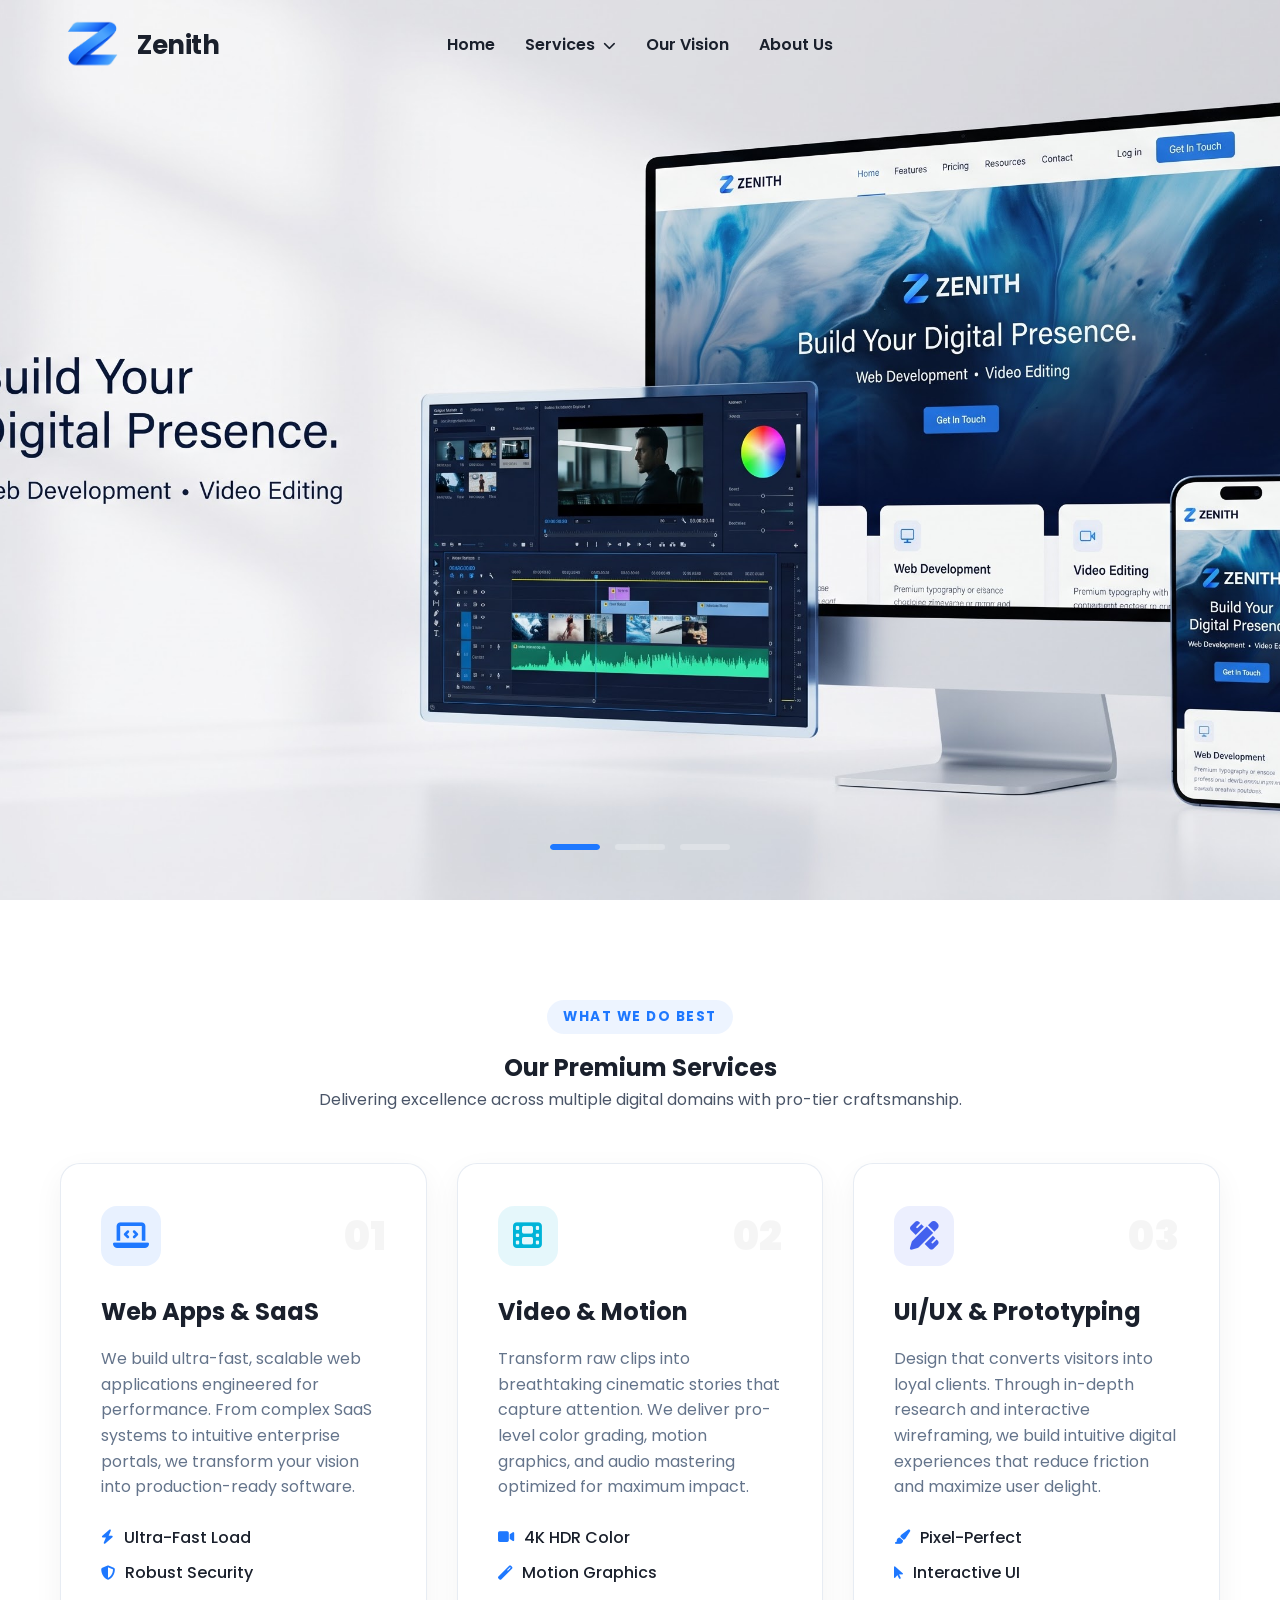
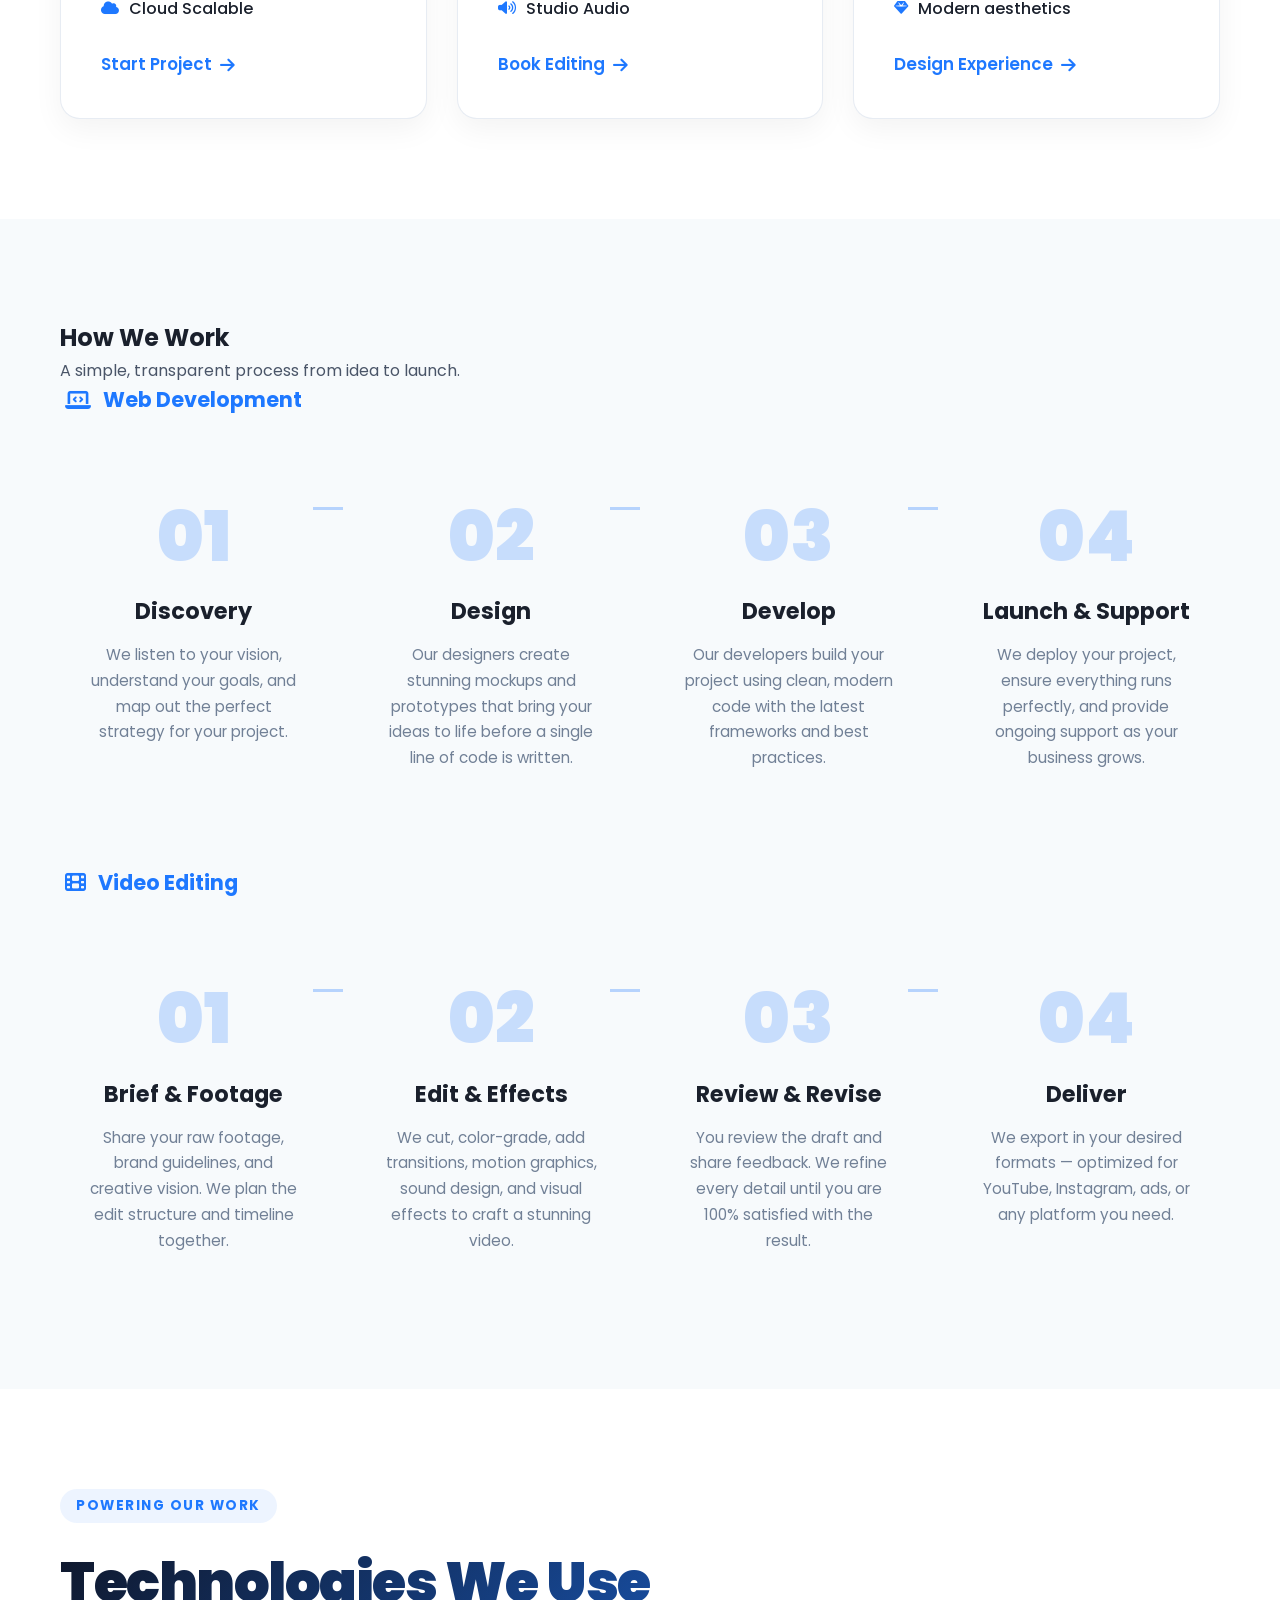
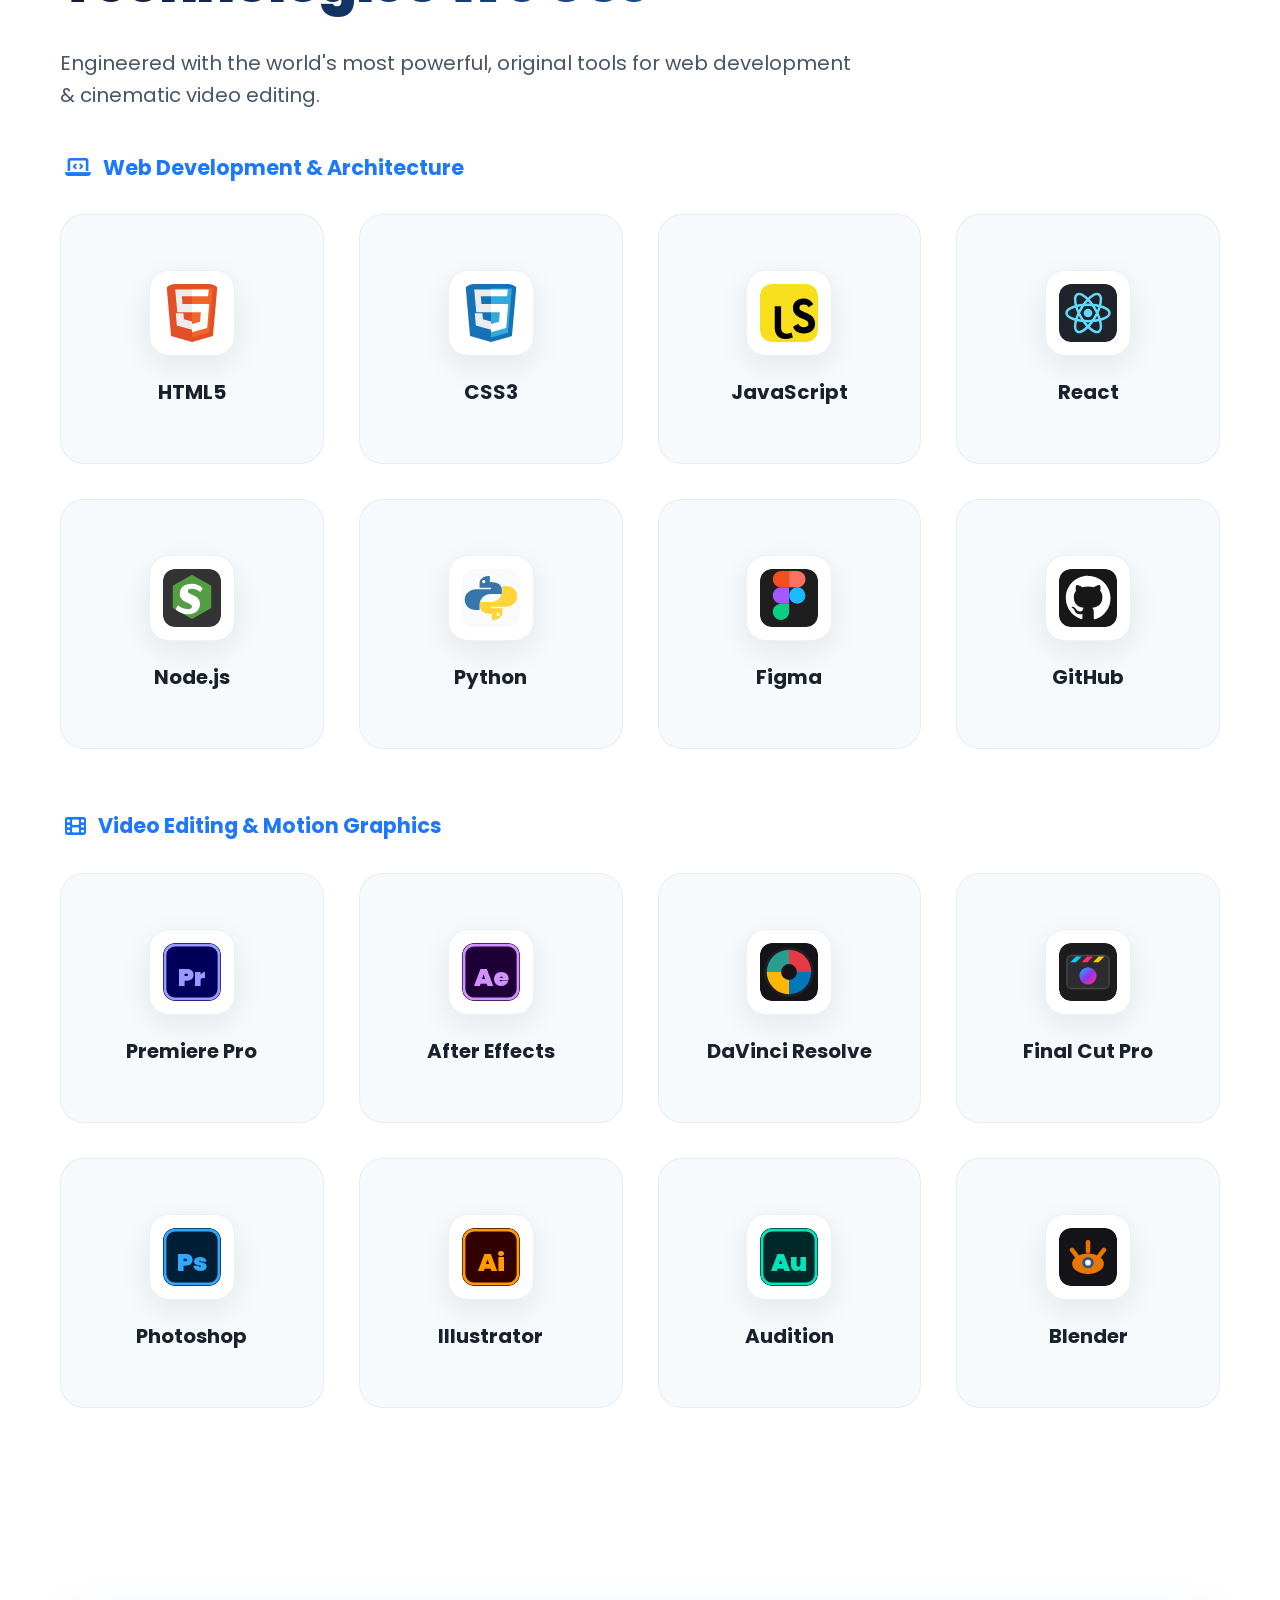
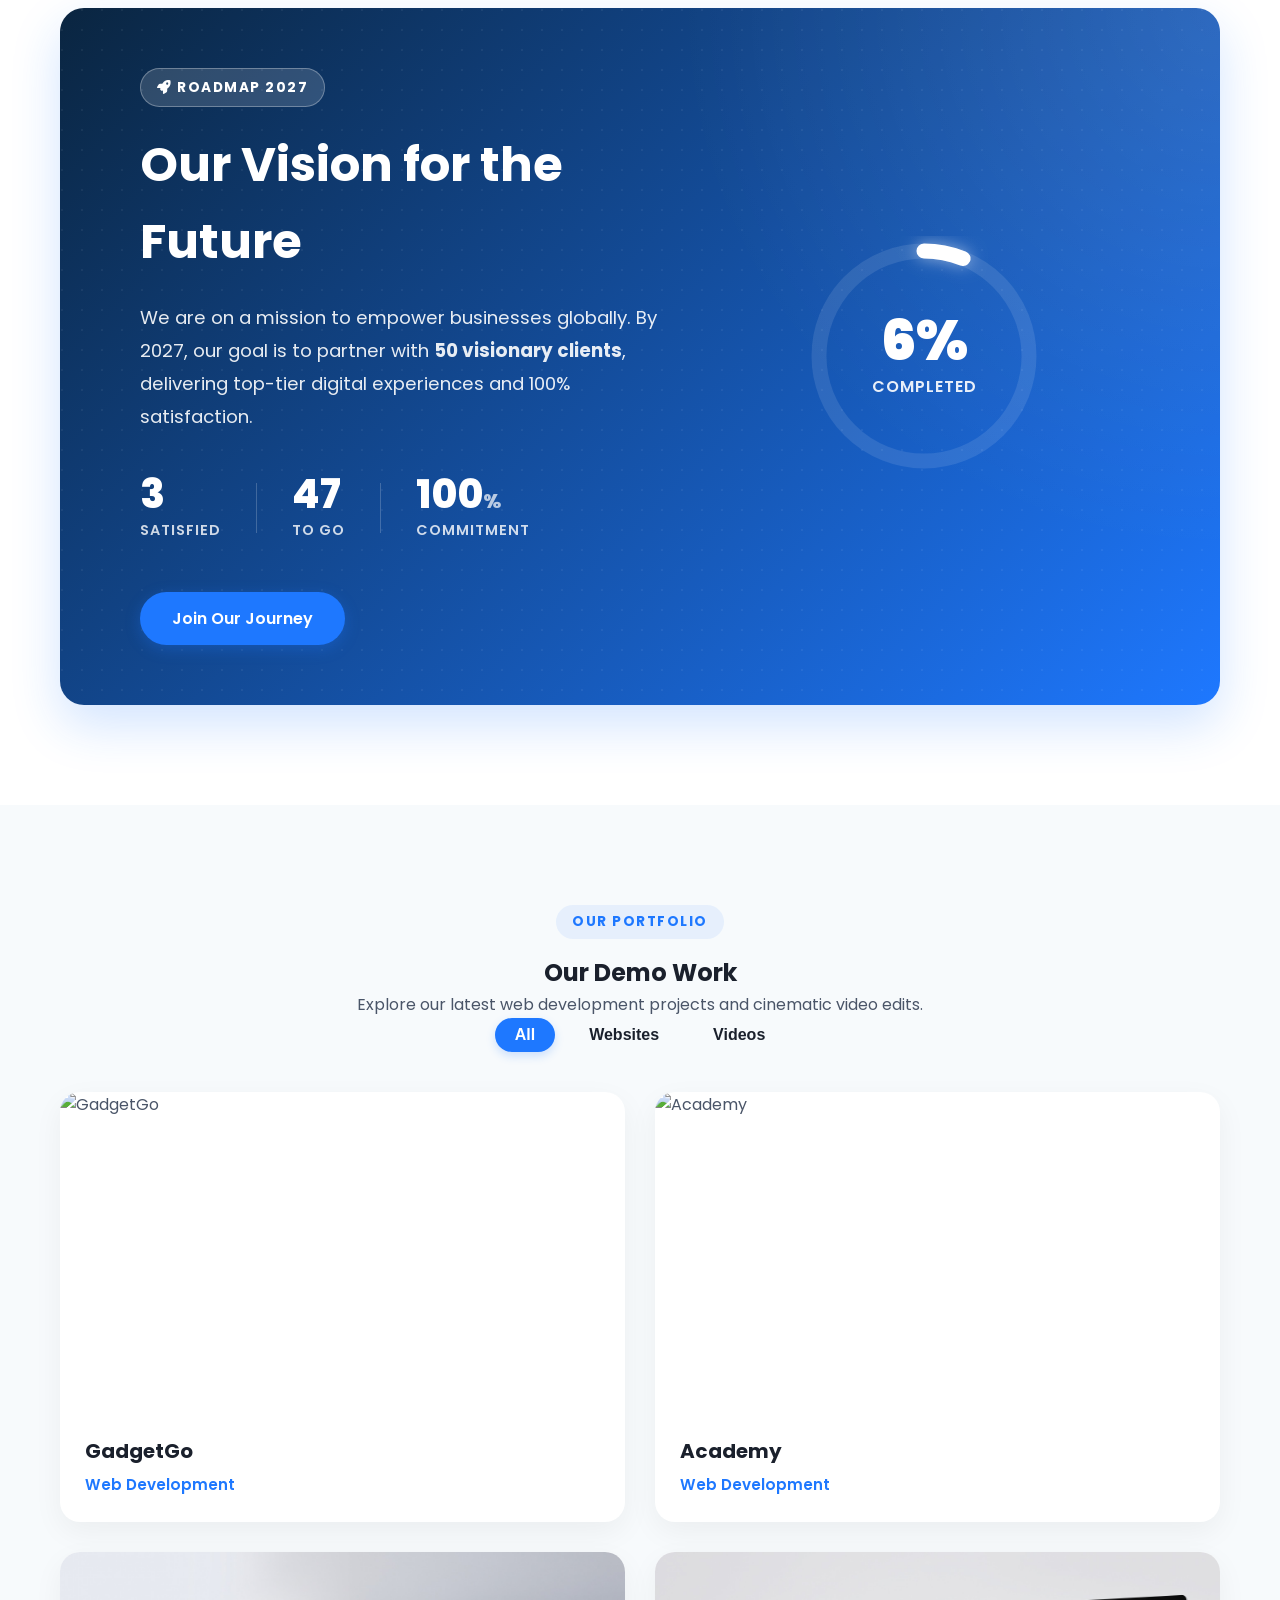
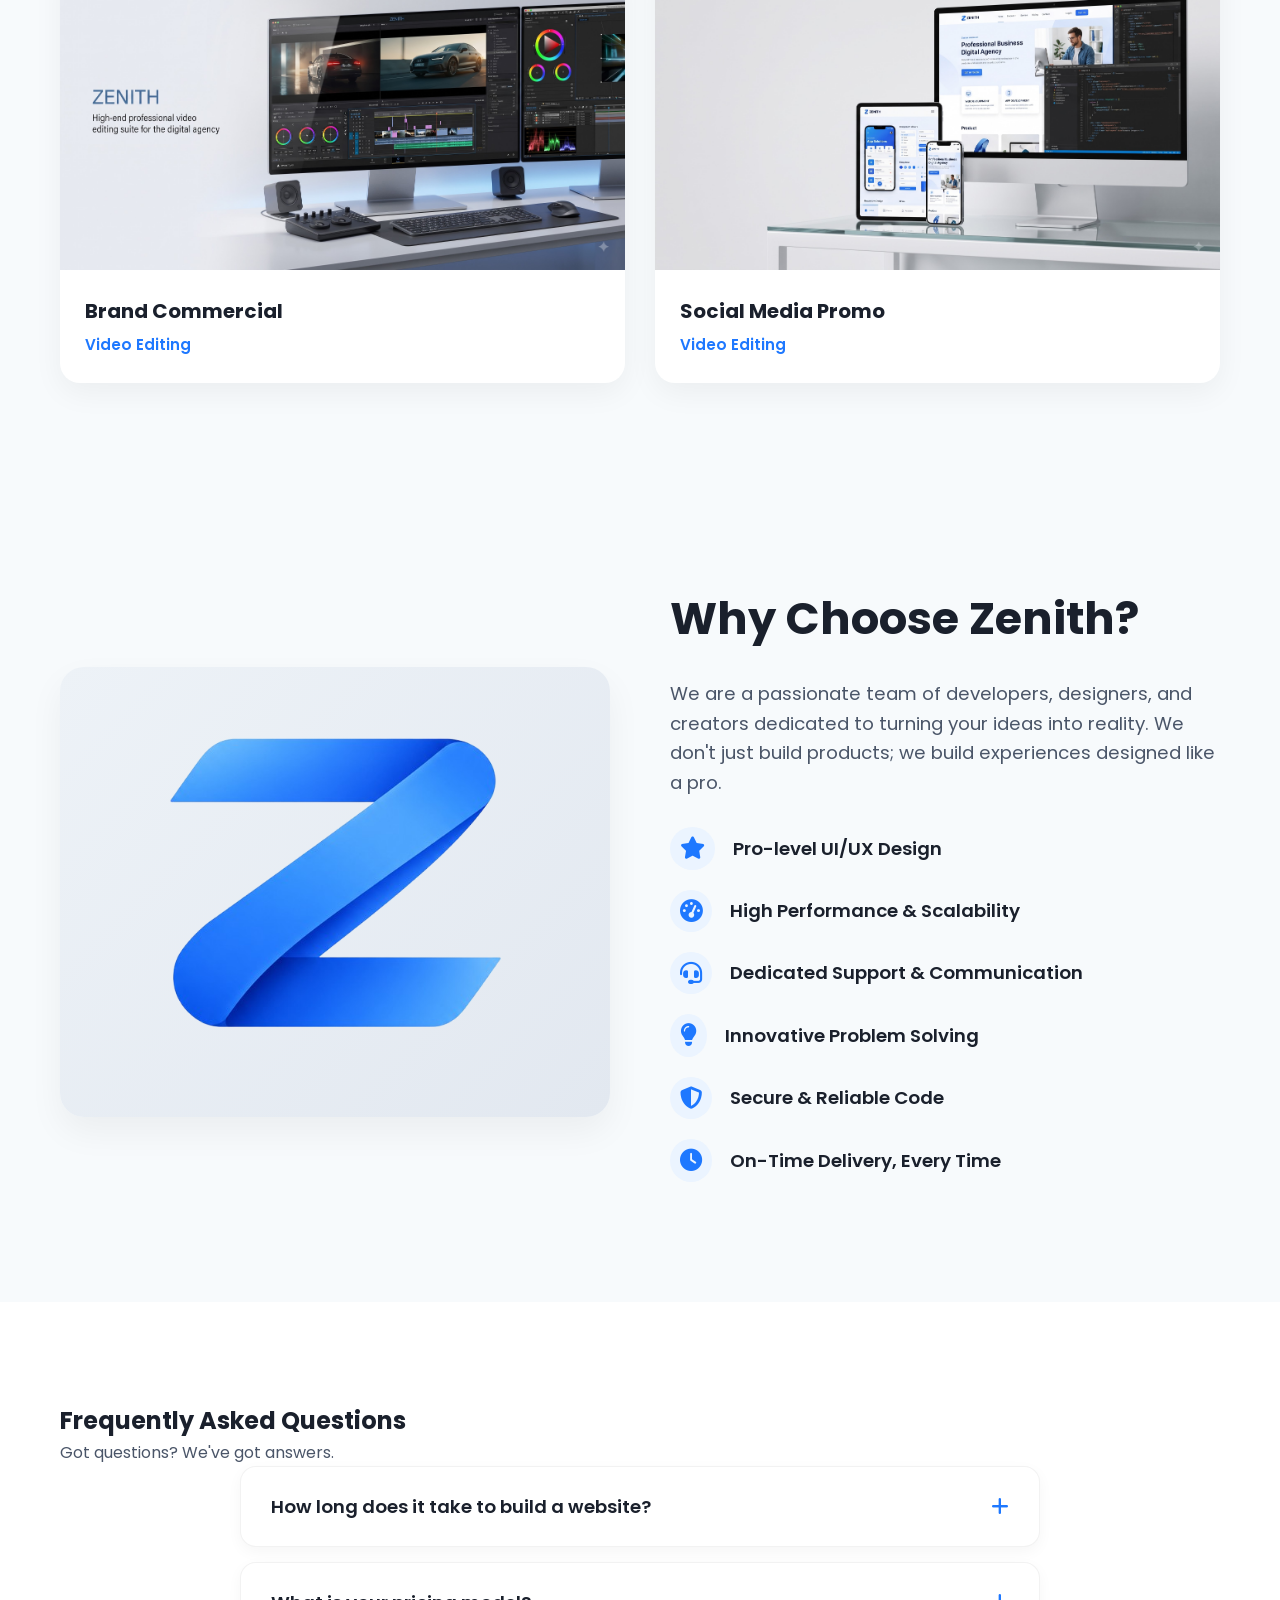
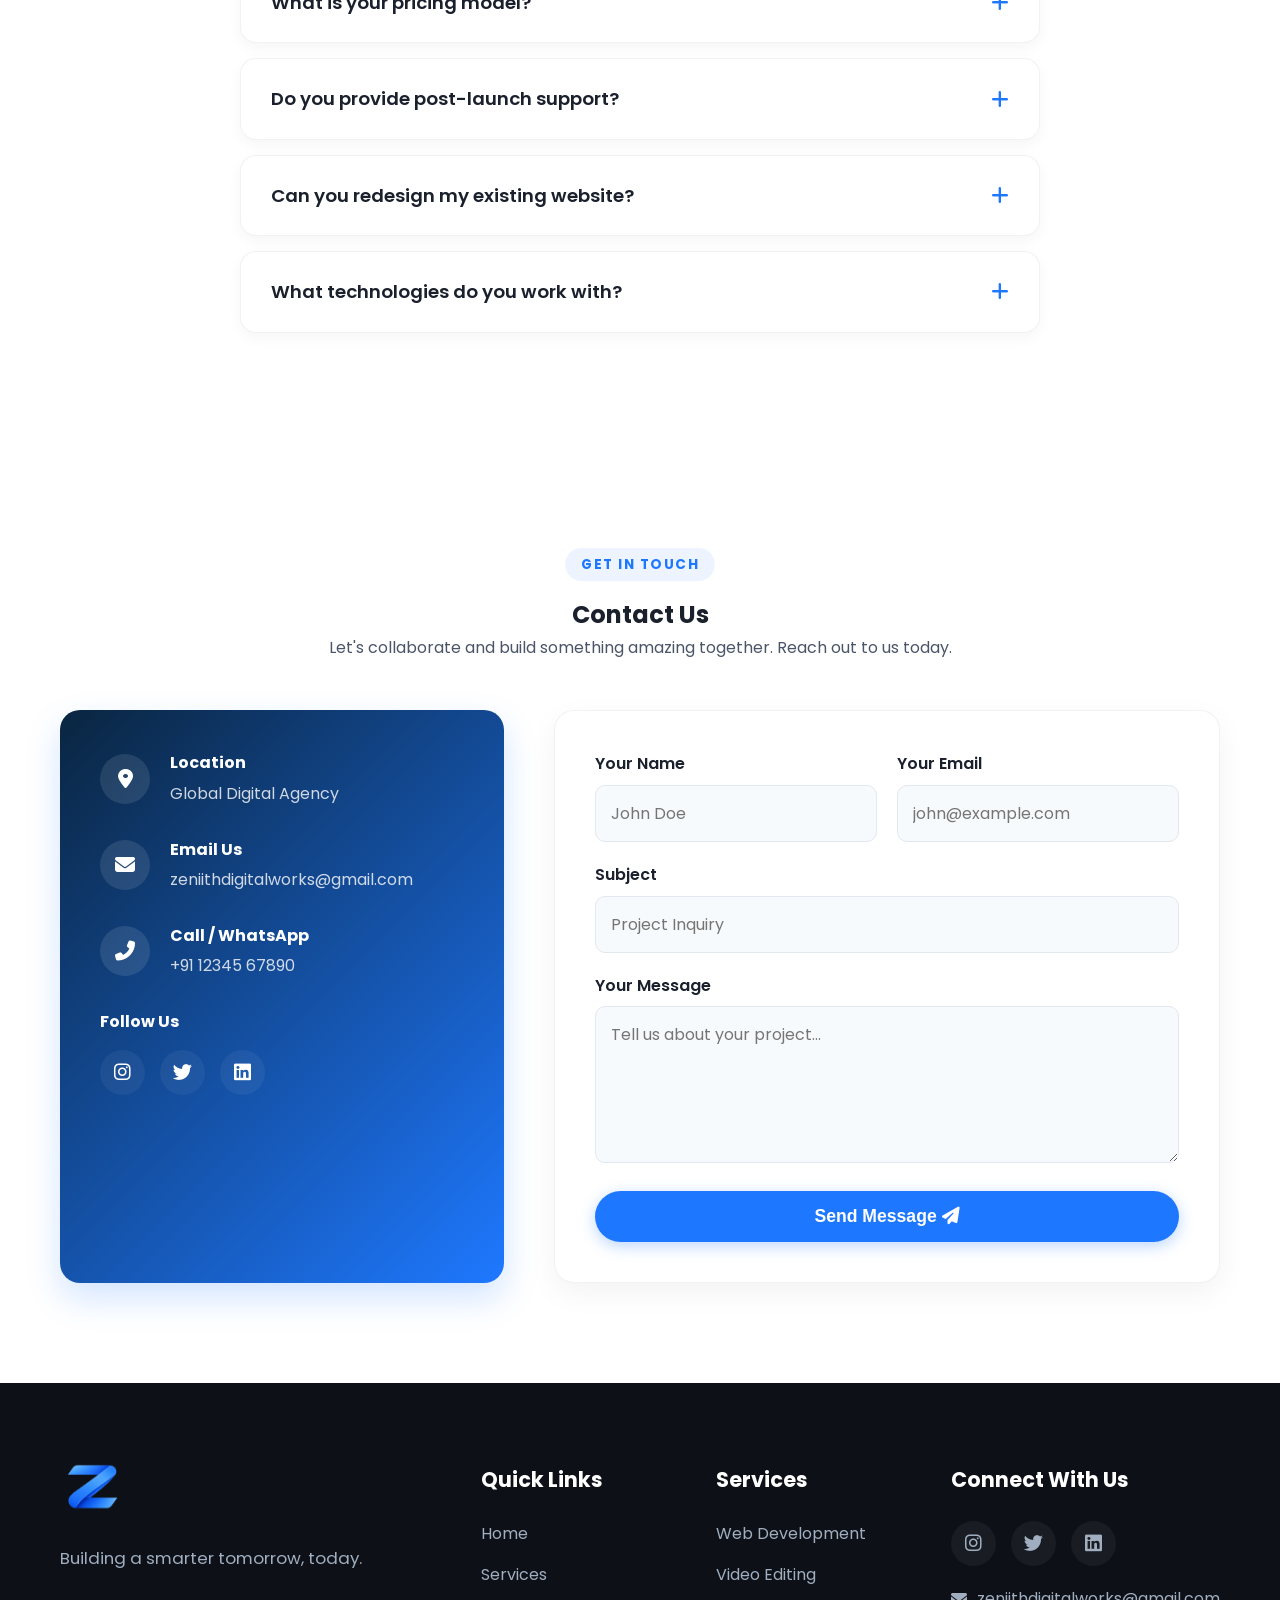
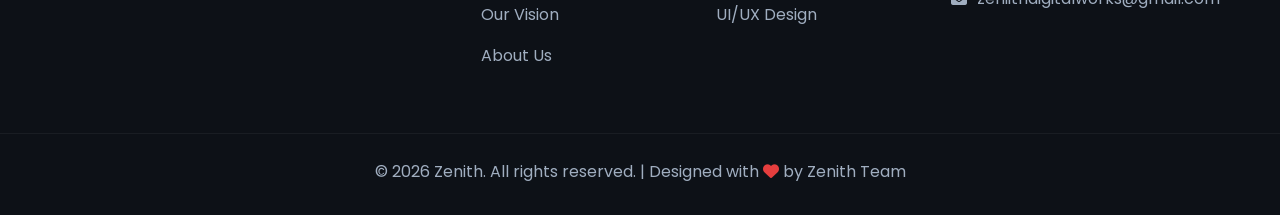
==== commit ba6add25: "Update portfolio with real links, images, and Coming Soon alerts" ====
--- a/index.html
+++ b/index.html
@@ -527,13 +527,13 @@
                 <!-- Web Project 1 -->
                 <div class="portfolio-item web fade-in">
                     <div class="portfolio-img">
-                        <img src="images/web/home.jpeg" alt="E-Commerce Website">
+                        <img src="images/web/gadgergo.png" alt="GadgetGo">
                         <div class="portfolio-overlay">
-                            <a href="#" class="portfolio-link"><i class="fas fa-link"></i></a>
+                            <a href="http://gadgetgo.free.nf" target="_blank" class="portfolio-link"><i class="fas fa-link"></i></a>
                         </div>
                     </div>
                     <div class="portfolio-info">
-                        <h3>E-Commerce Platform</h3>
+                        <h3>GadgetGo</h3>
                         <span>Web Development</span>
                     </div>
                 </div>
@@ -541,13 +541,13 @@
                 <!-- Web Project 2 -->
                 <div class="portfolio-item web fade-in">
                     <div class="portfolio-img">
-                        <img src="images/web/home2.jpeg" alt="Corporate Website">
+                        <img src="images/web/Academy.png" alt="Academy">
                         <div class="portfolio-overlay">
-                            <a href="#" class="portfolio-link"><i class="fas fa-link"></i></a>
+                            <a href="https://academy-web-mu.vercel.app/" target="_blank" class="portfolio-link"><i class="fas fa-link"></i></a>
                         </div>
                     </div>
                     <div class="portfolio-info">
-                        <h3>Corporate Portal</h3>
+                        <h3>Academy</h3>
                         <span>Web Development</span>
                     </div>
                 </div>
@@ -557,7 +557,7 @@
                     <div class="portfolio-img">
                         <img src="images/web/home3.jpeg" alt="Cinematic Travel Video">
                         <div class="portfolio-overlay">
-                            <a href="#" class="portfolio-video-btn"><i class="fas fa-play"></i></a>
+                            <a href="#" class="portfolio-video-btn" onclick="alert('Coming Soon!'); return false;"><i class="fas fa-play"></i></a>
                         </div>
                     </div>
                     <div class="portfolio-info">
@@ -571,7 +571,7 @@
                     <div class="portfolio-img">
                         <img src="images/web/22.jpeg" alt="Social Media Promo">
                         <div class="portfolio-overlay">
-                            <a href="#" class="portfolio-video-btn"><i class="fas fa-play"></i></a>
+                            <a href="#" class="portfolio-video-btn" onclick="alert('Coming Soon!'); return false;"><i class="fas fa-play"></i></a>
                         </div>
                     </div>
                     <div class="portfolio-info">
@@ -708,7 +708,7 @@
                 </div>
 
                 <div class="contact-form-container fade-in">
-                    <form id="contactForm" class="contact-form" action="https://formspree.io/f/xyyllqke" method="POST">
+                    <form id="contactForm" class="contact-form">
                         <div class="form-row">
                             <div class="form-group">
                                 <label for="name">Your Name</label>
--- a/style.css
+++ b/style.css
@@ -1482,25 +1482,19 @@
     }
     .process-grid { grid-template-columns: repeat(2, 1fr); }
     .process-step::after { display: none; }
-    .tech-grid { grid-template-columns: repeat(4, 1fr); }
+    .tech-grid { grid-template-columns: repeat(3, 1fr); }
     .vision-card { grid-template-columns: 1fr; gap: 40px; text-align: center; }
-    .vision-visual { order: -1; } /* move ring to top on mobile */
+    .vision-visual { order: -1; }
     .vision-stats { justify-content: center; }
     .about-grid { grid-template-columns: 1fr; gap: 40px; }
     .footer-content { grid-template-columns: 1fr 1fr; }
     
-    .testimonials-modern-grid {
-        grid-template-columns: 1fr;
-    }
-    .testi-card.featured-testi {
-        transform: scale(1);
-    }
-    .testi-card.featured-testi:hover {
-        transform: translateY(-8px);
-    }
+    .portfolio-grid { grid-template-columns: repeat(2, 1fr); }
+    .contact-wrapper { grid-template-columns: 1fr; gap: 30px; }
 }
 
 @media (max-width: 768px) {
+    .section-padding { padding: 60px 0; }
     .nav-links {
         display: none;
         flex-direction: column;
@@ -1514,43 +1508,50 @@
         box-shadow: 0 10px 15px rgba(0,0,0,0.05);
         gap: 20px;
     }
-
     .nav-links.active {
         display: flex;
     }
-
     .hamburger {
         display: block;
     }
-
     .hero {
         background-position: 65% center;
     }
+    .hero-content-overlay h1 { font-size: 2.5rem; }
     
     .services-grid {
         grid-template-columns: 1fr;
     }
     .process-grid { grid-template-columns: 1fr; }
     .tech-grid { grid-template-columns: repeat(2, 1fr); }
-    .testimonials-modern-grid { gap: 20px; }
     .vision-card { padding: 40px 20px; }
     .vision-stats { flex-wrap: wrap; justify-content: center; gap: 20px; }
     .stat-divider { display: none; }
     
     .section-title h2 { font-size: 2.2rem; }
     .section-title p { font-size: 1rem; padding: 0 10px; }
-    .mega-title { font-size: 2.4rem !important; }
+    .mega-title { font-size: 2.2rem !important; }
     .mega-subtitle { font-size: 1.05rem !important; padding: 0 15px; }
     .section-badge { font-size: 0.75rem; padding: 5px 12px; }
     
     .footer-content { grid-template-columns: 1fr; gap: 30px; }
-    .cta-card { padding: 50px 20px; }
-    .cta-content h2 { font-size: 2.2rem; }
-    .cta-content p { font-size: 1.1rem; }
-    .cta-buttons { flex-direction: column; align-items: stretch; }
-    .cta-buttons a { text-align: center; }
     
     .portfolio-grid { grid-template-columns: 1fr; }
+    .portfolio-filters { display: flex; flex-wrap: wrap; justify-content: center; gap: 10px; margin-bottom: 30px; }
+    .portfolio-filters .filter-btn { margin: 0; }
+    
     .contact-wrapper { grid-template-columns: 1fr; }
     .form-row { grid-template-columns: 1fr; }
 }
+
+@media (max-width: 480px) {
+    .tech-grid { grid-template-columns: 1fr; }
+    .hero-content-overlay h1 { font-size: 2rem; }
+    .hero-content-overlay p { font-size: 1rem; }
+    .about-text h2 { font-size: 2rem; }
+    .vision-content h2 { font-size: 2rem; }
+    .vision-stats { flex-direction: column; align-items: center; gap: 15px; }
+    .stat-item { align-items: center; }
+    .contact-info { padding: 25px; }
+    .contact-form-container { padding: 25px; }
+}
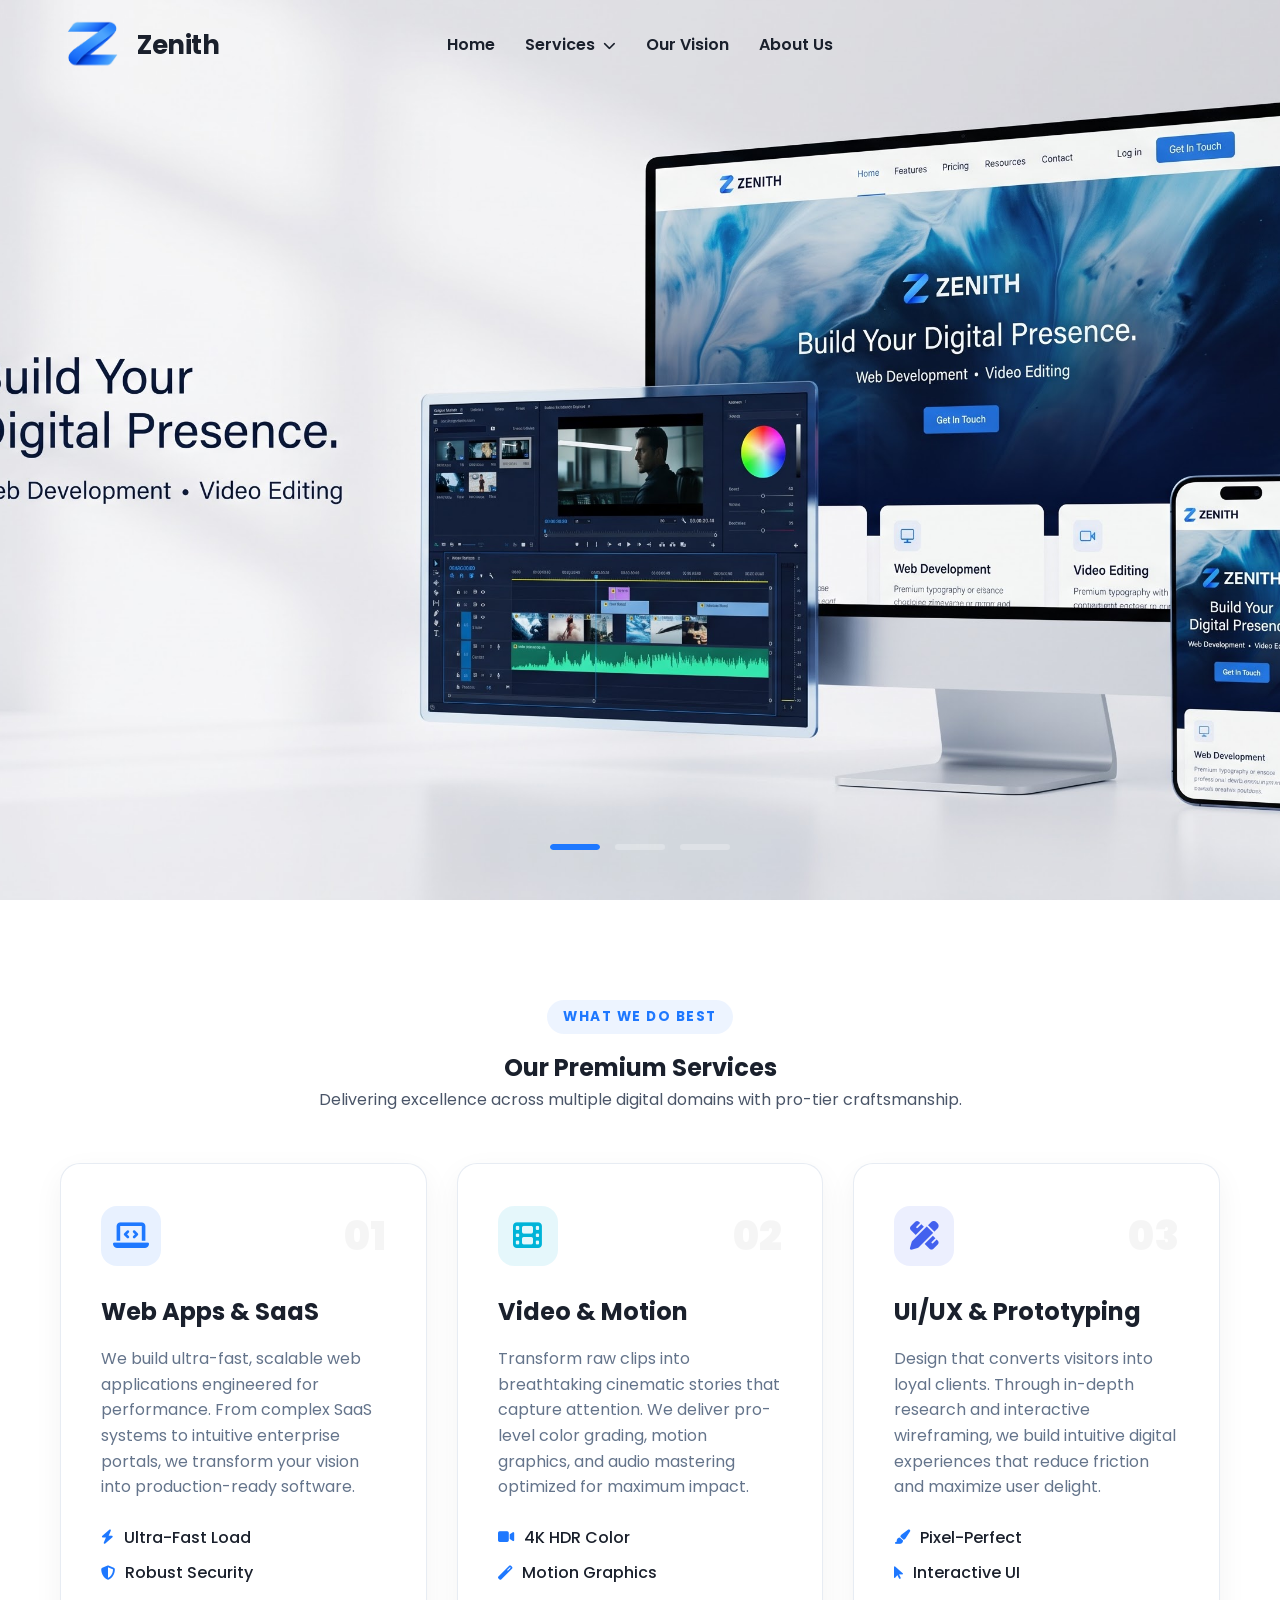
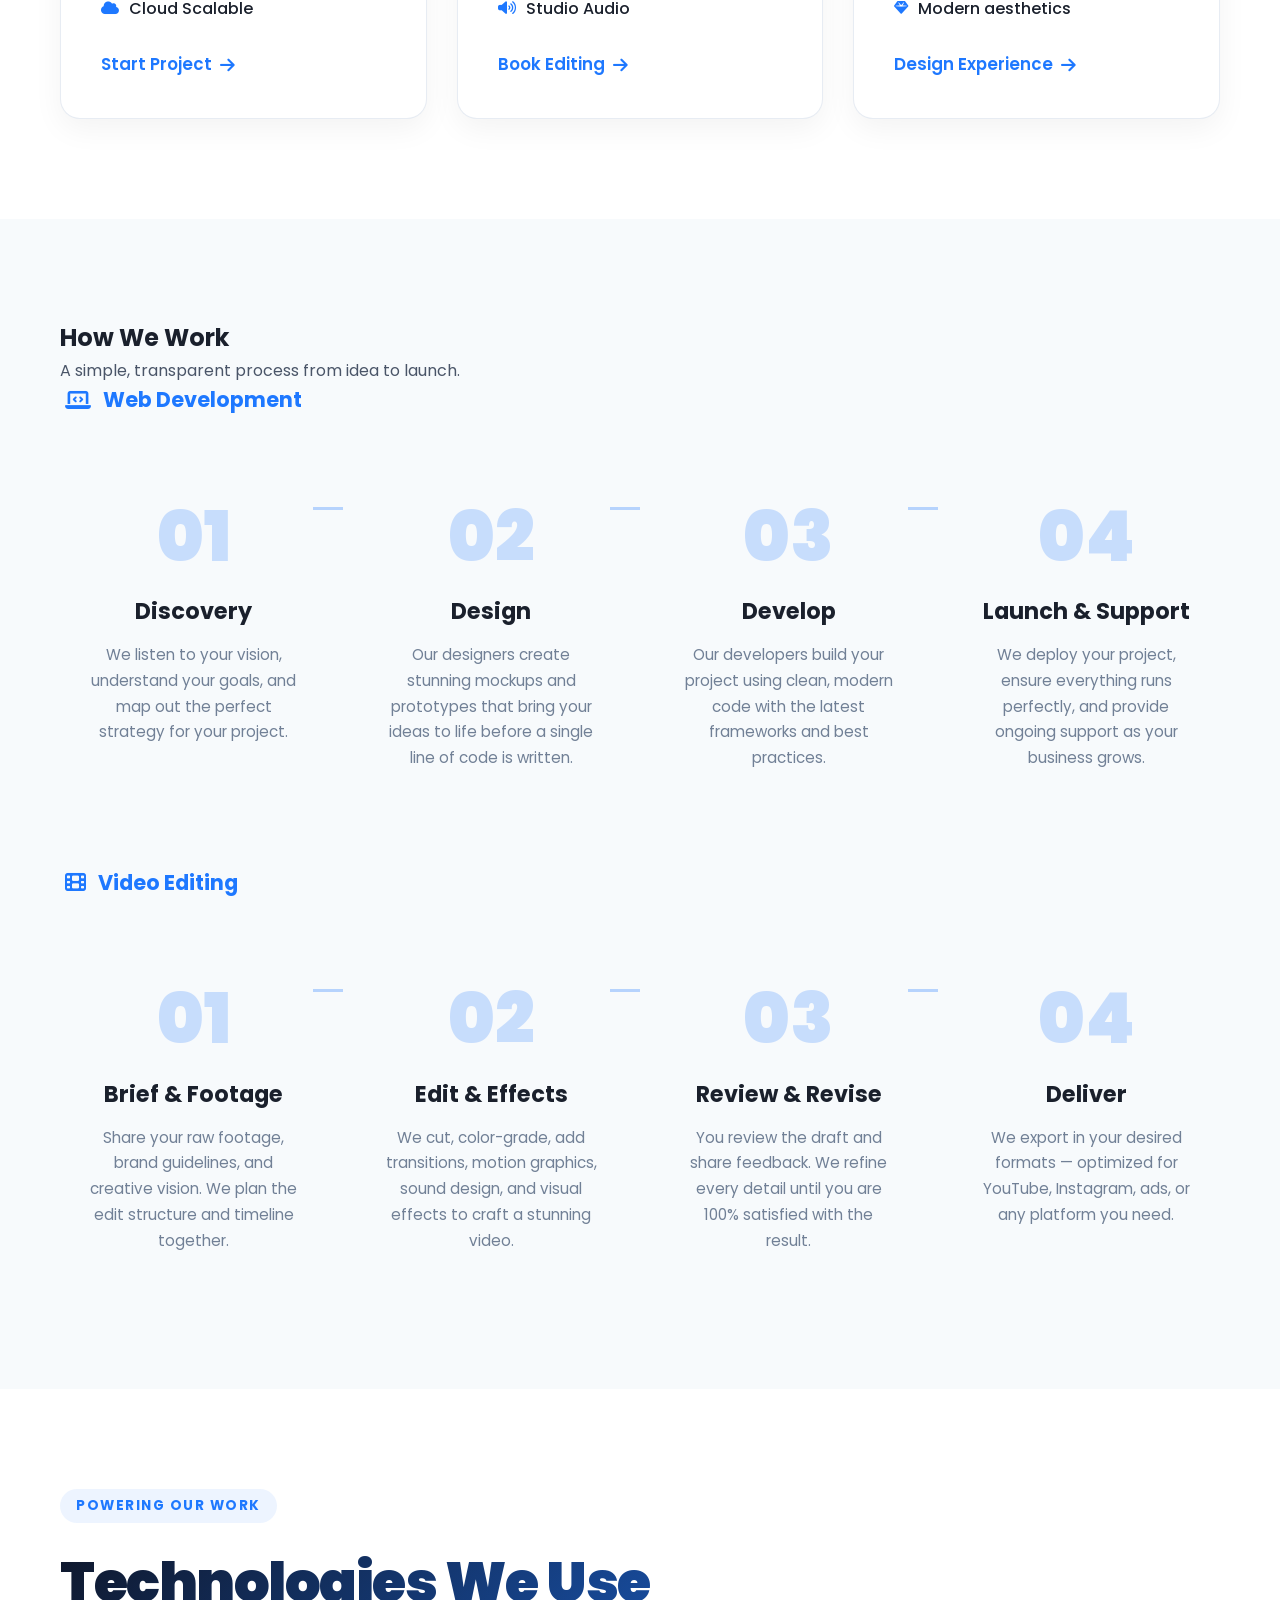
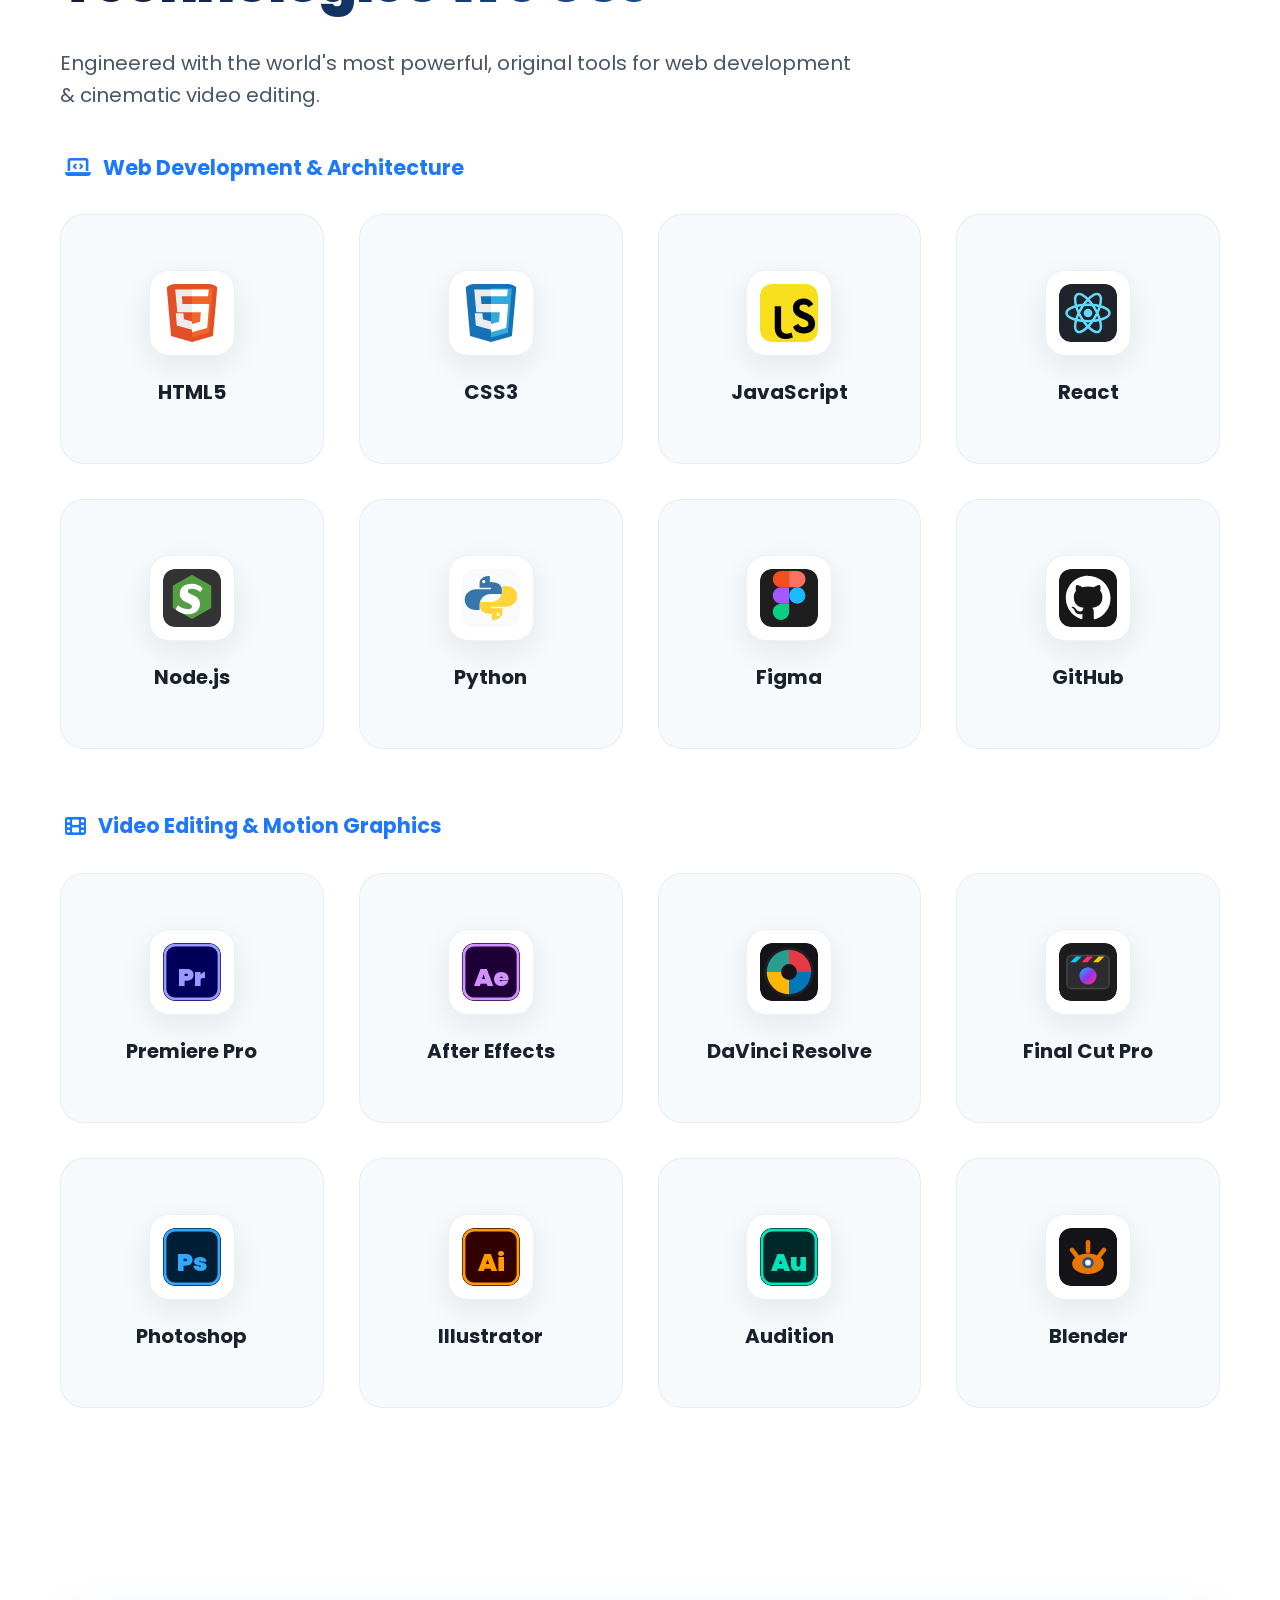
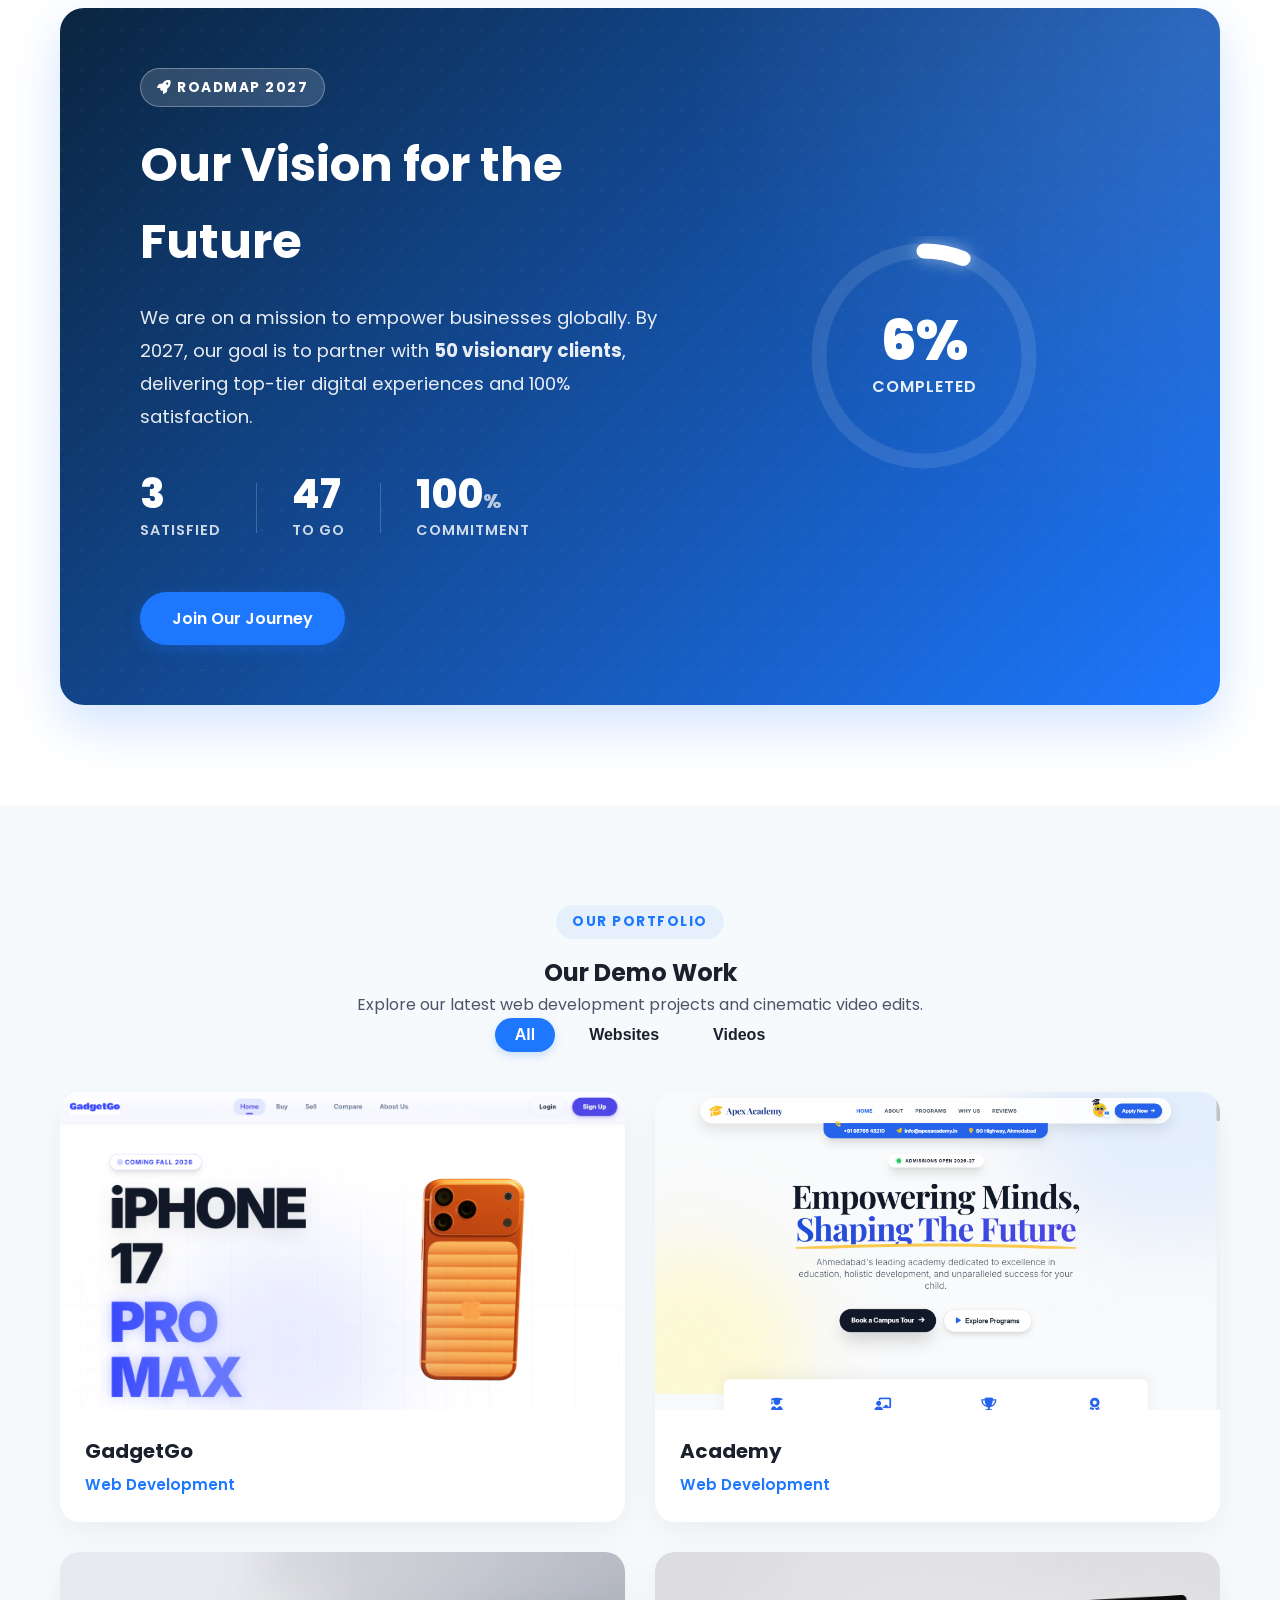
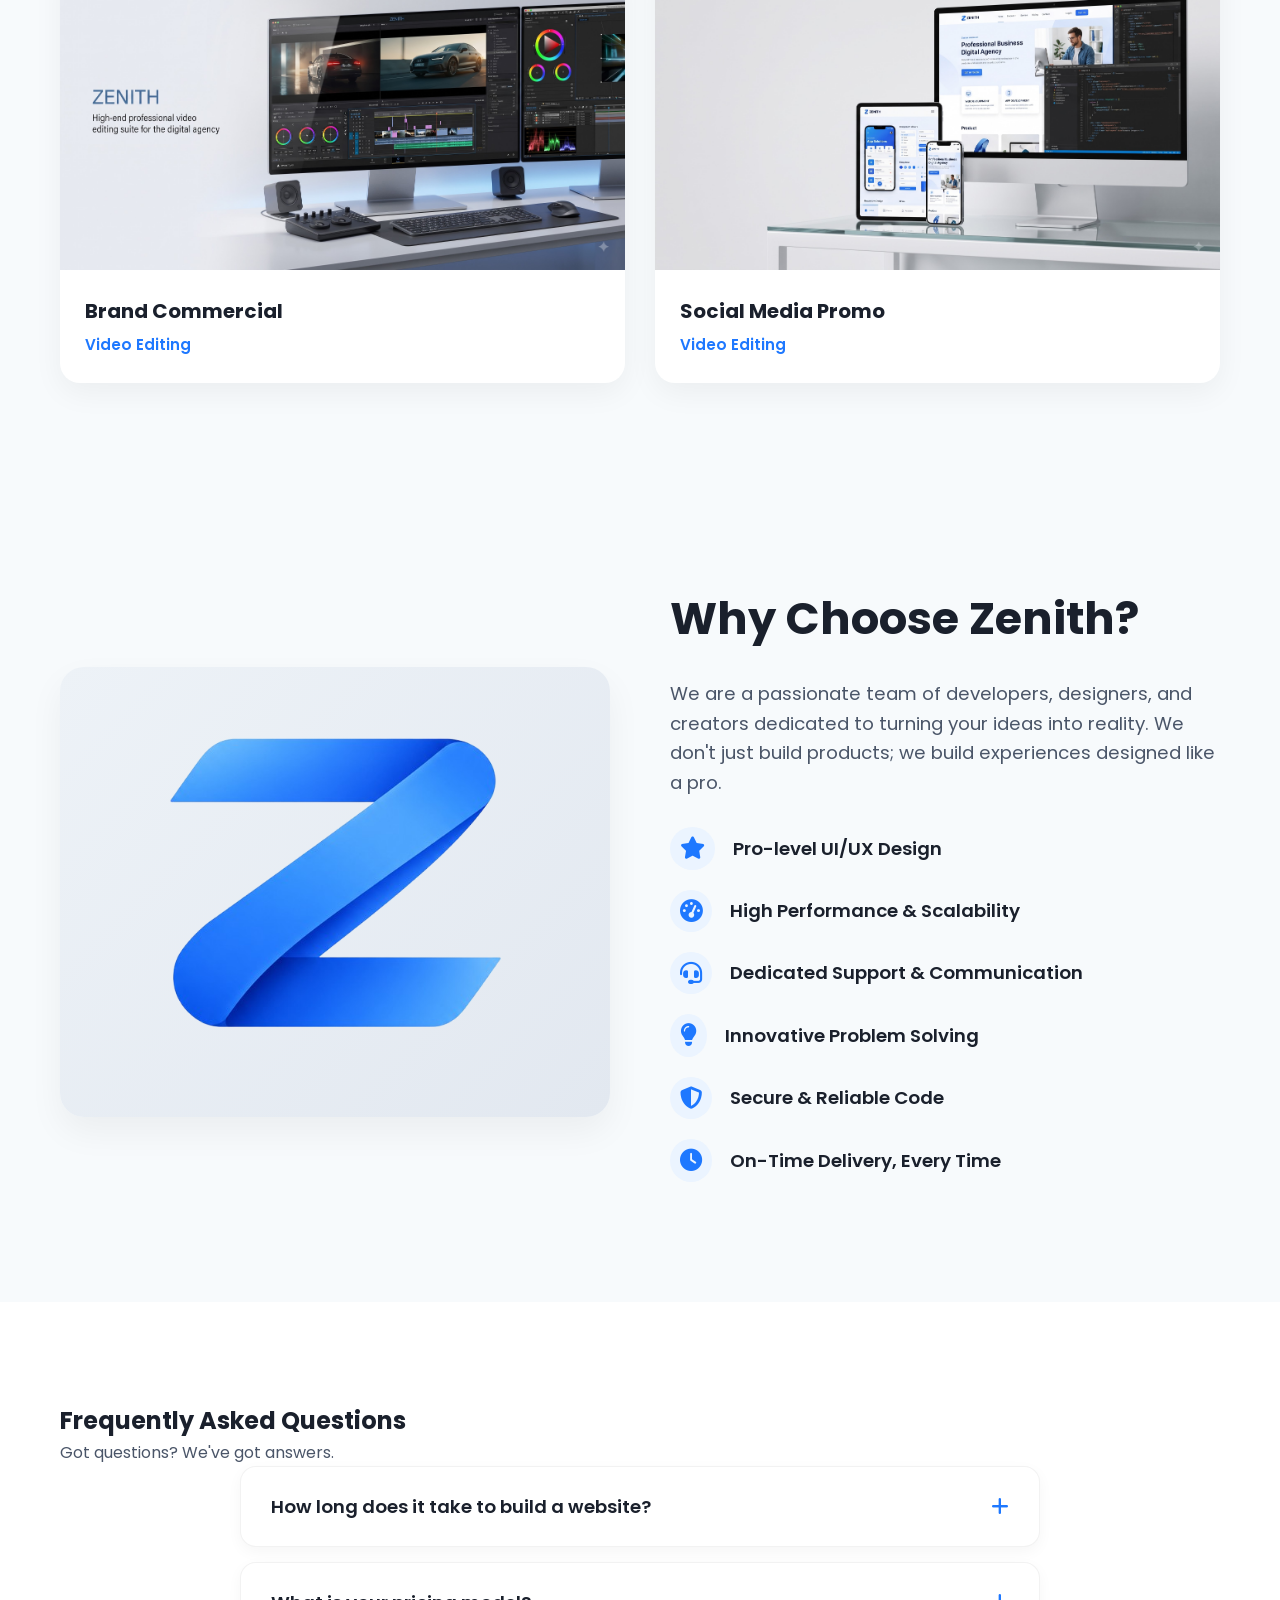
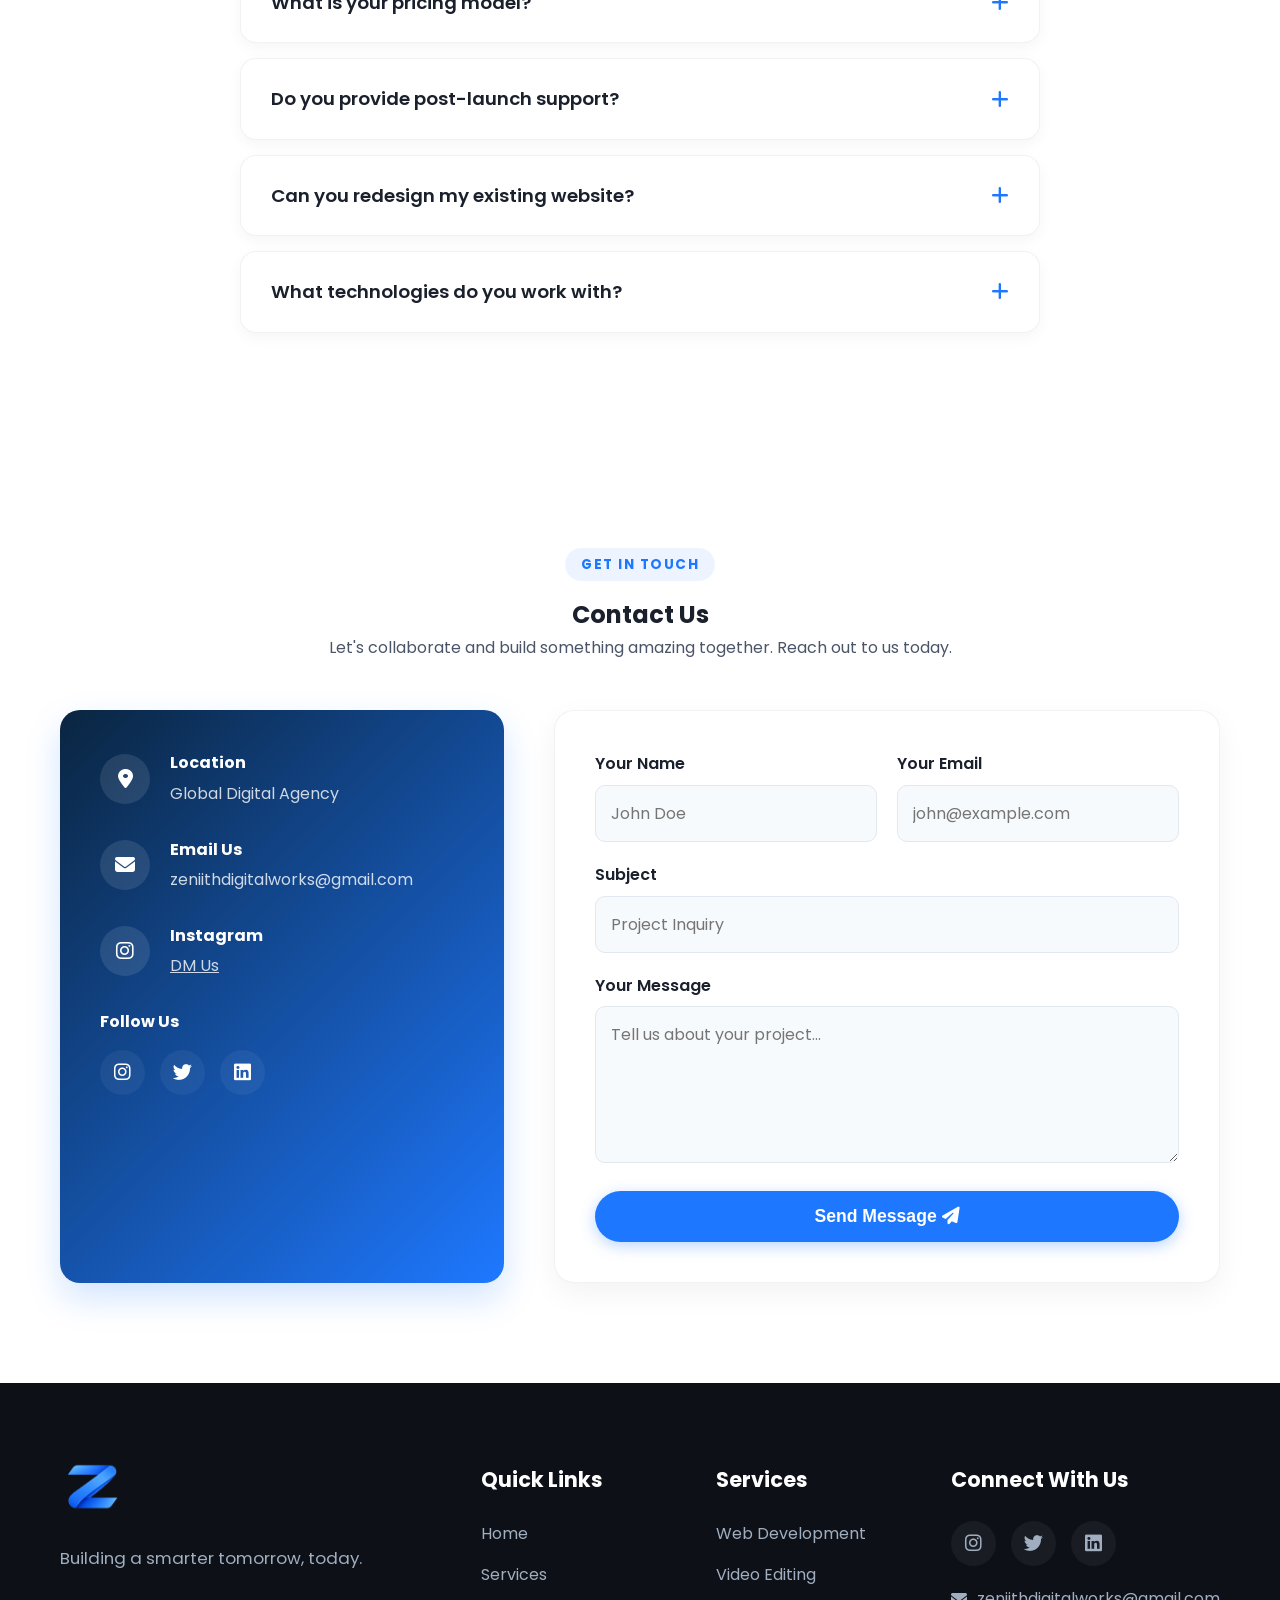
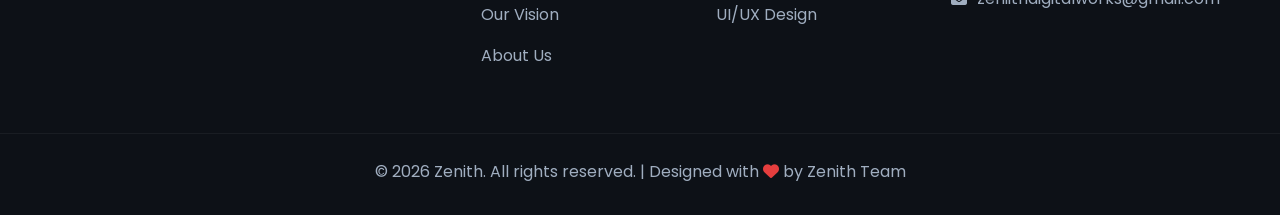
==== commit f1c86b5e: "Replace phone number with Instagram DM link in contact section" ====
--- a/index.html
+++ b/index.html
@@ -691,10 +691,10 @@
                         </div>
                     </div>
                     <div class="contact-info-item">
-                        <div class="icon-box"><i class="fas fa-phone-alt"></i></div>
+                        <div class="icon-box"><i class="fab fa-instagram"></i></div>
                         <div>
-                            <h4>Call / WhatsApp</h4>
-                            <p>+91 12345 67890</p>
+                            <h4>Instagram</h4>
+                            <p><a href="https://www.instagram.com/zeniithdigitalworks/?hl=en" target="_blank" style="color: inherit; text-decoration: underline;">DM Us</a></p>
                         </div>
                     </div>
                     <div class="contact-social">
